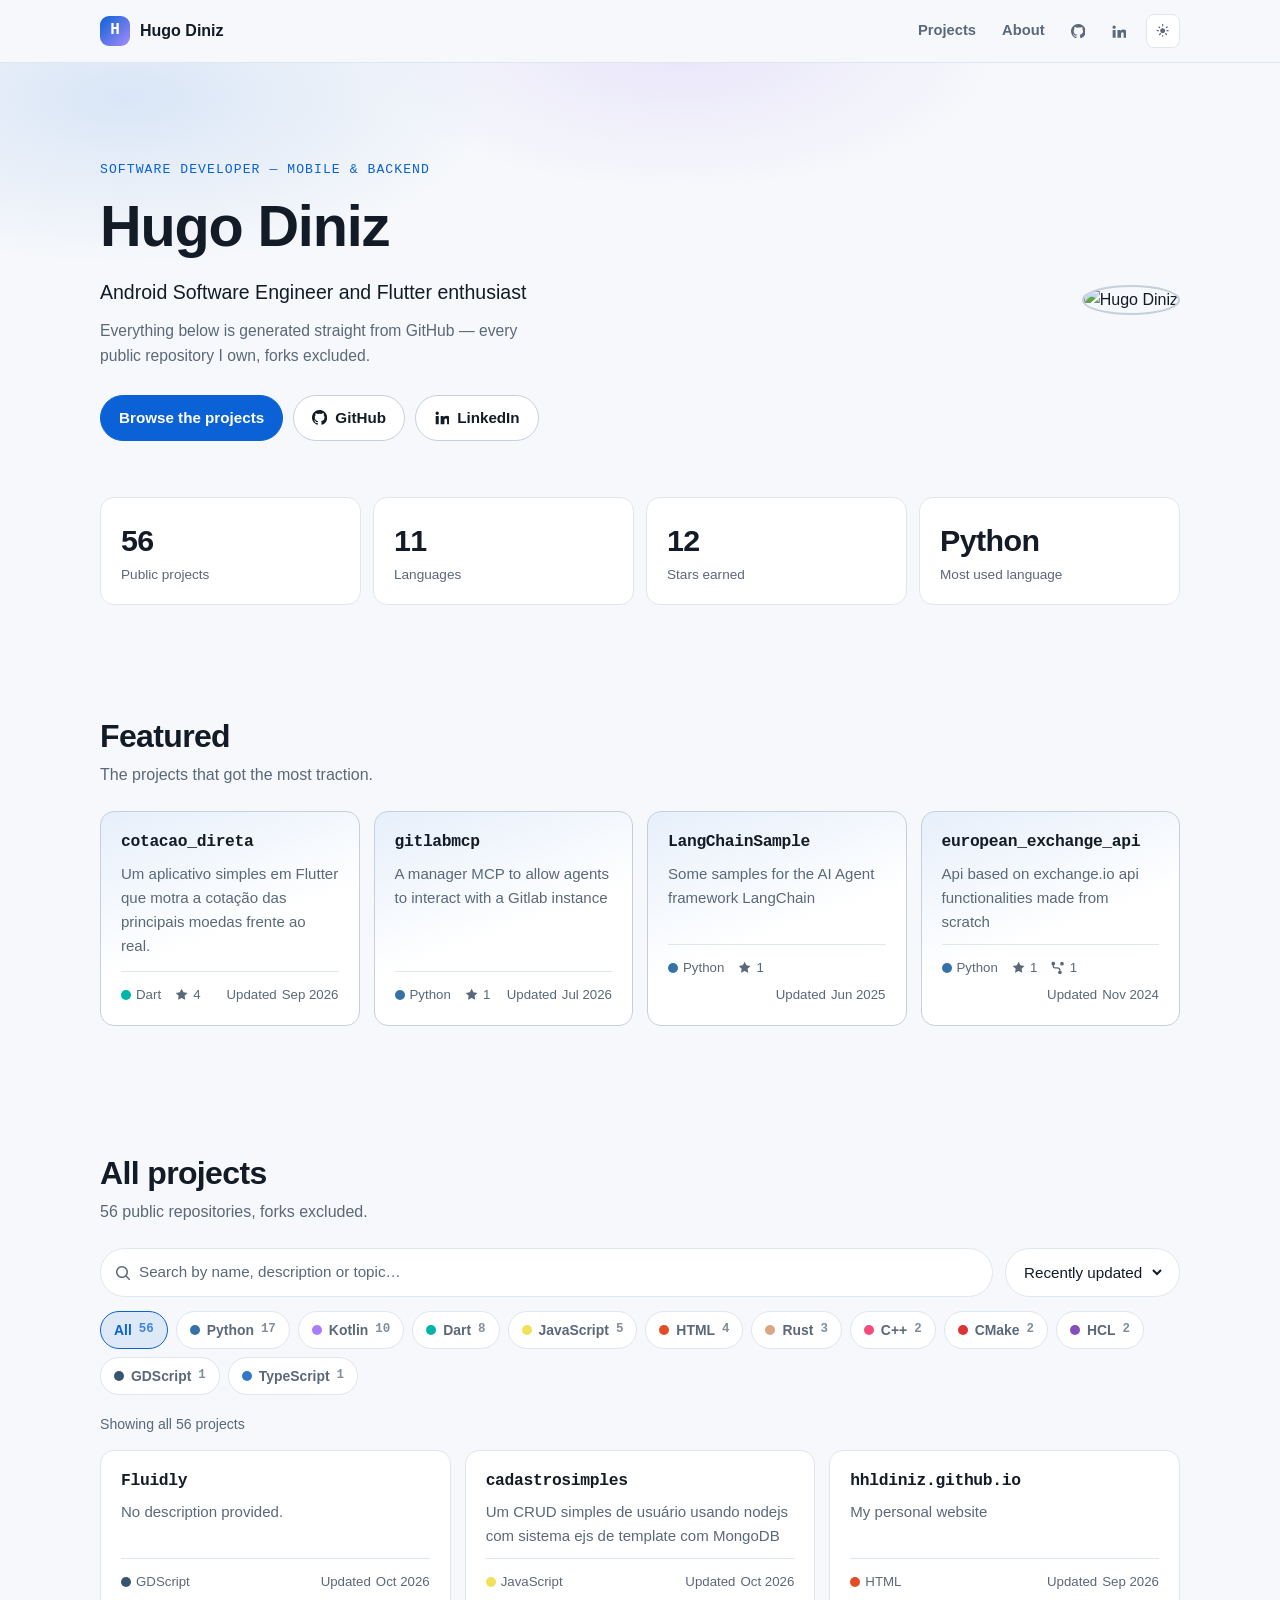
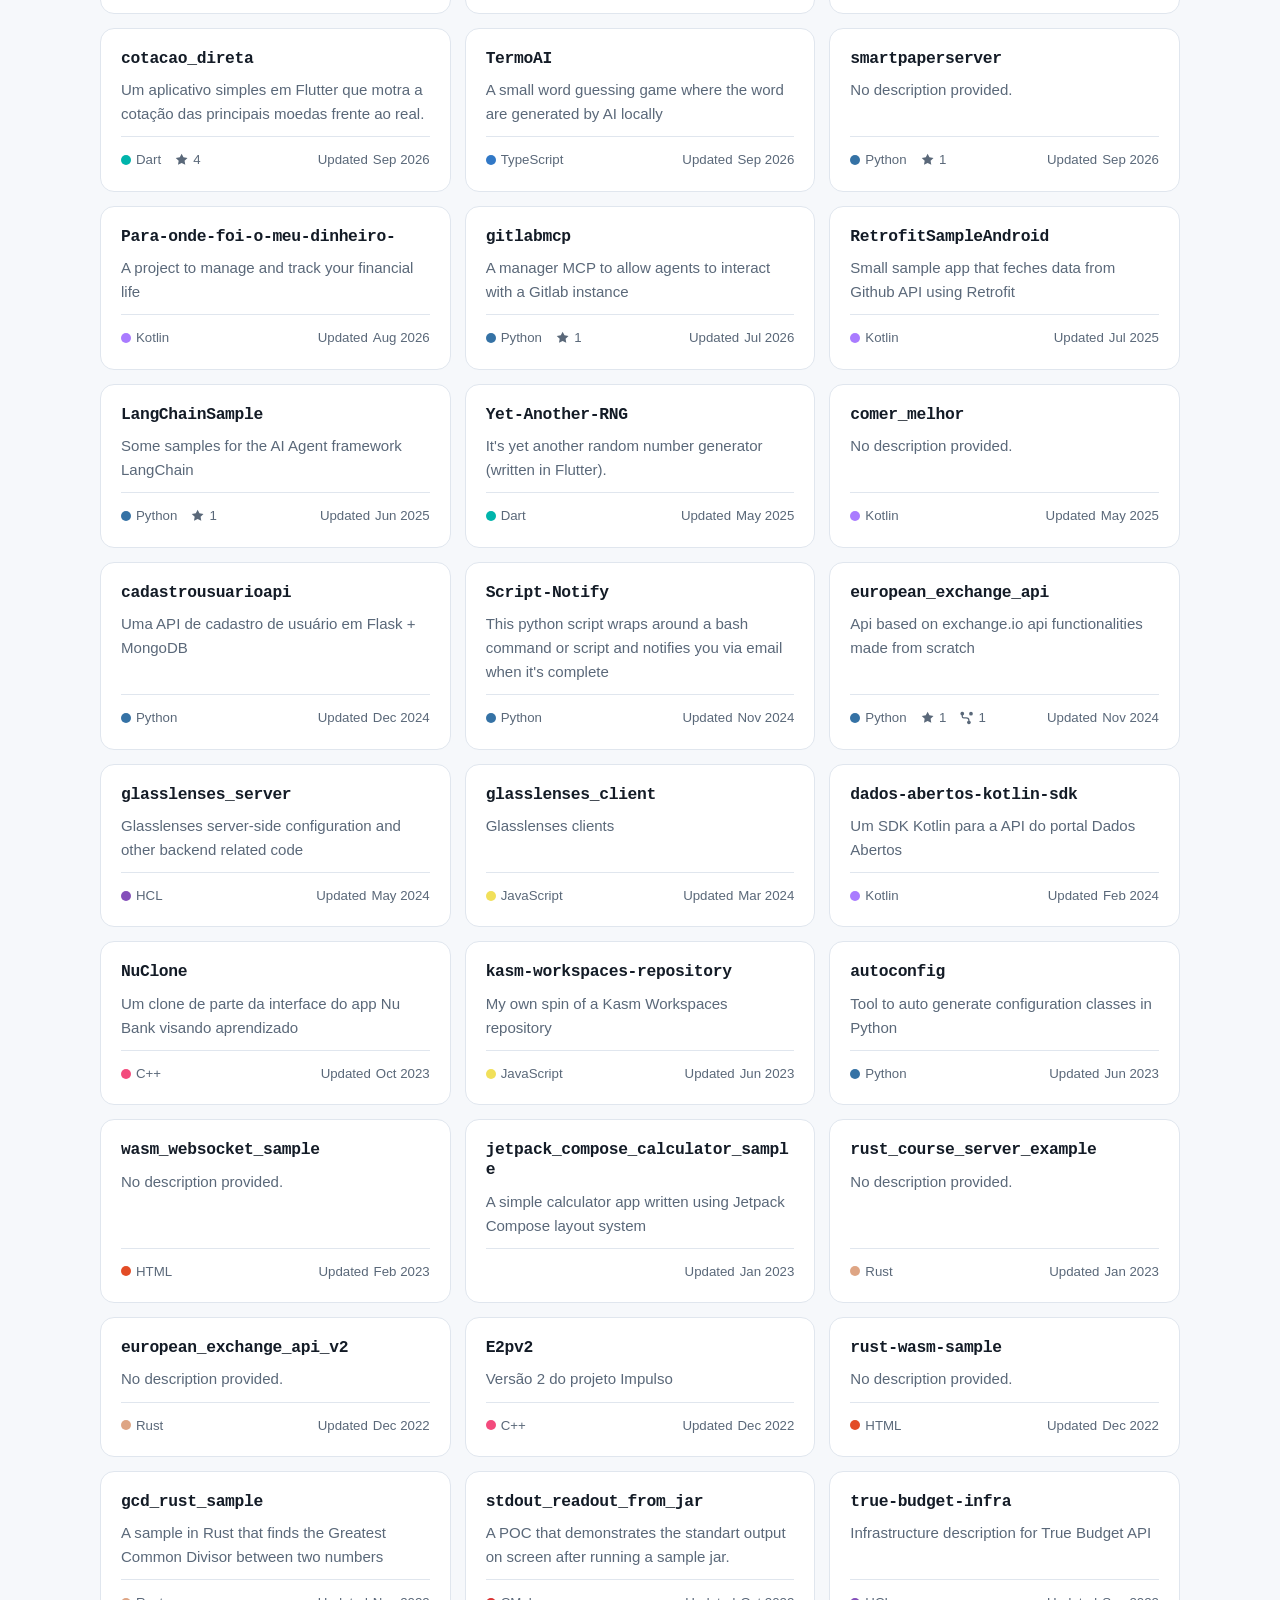
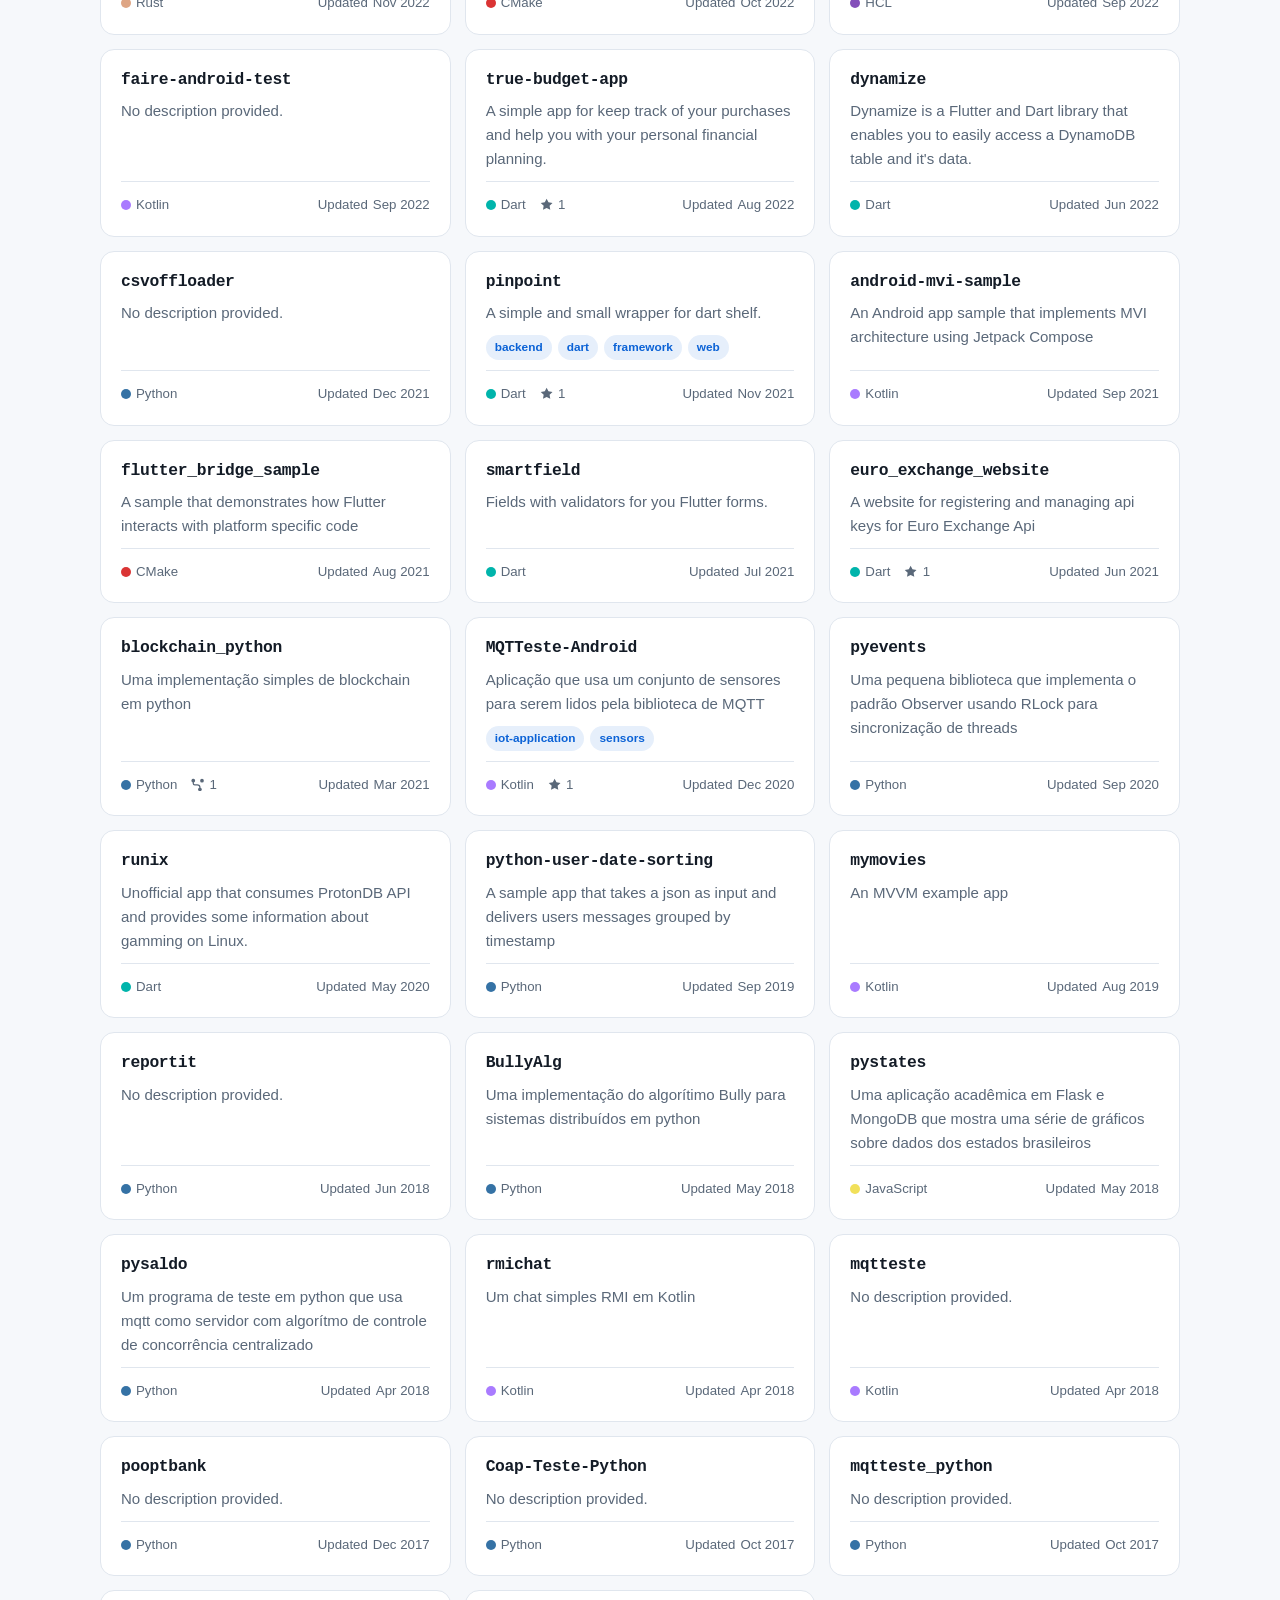
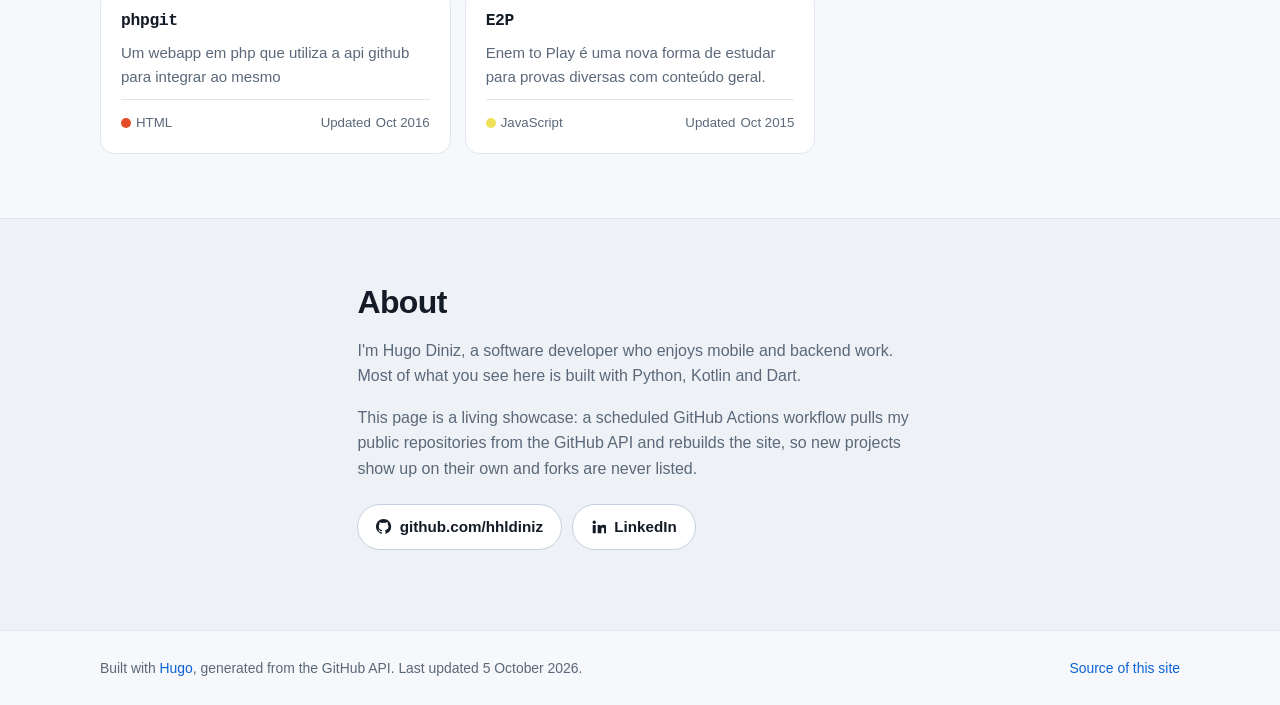
==== index.html @ 8334fb5f "deploy: 41e1f90b6f4371c943f8d280349ce79de2acee01" ====
<!doctype html><html lang=en-us data-theme=dark><head><meta name=generator content="Hugo 0.134.3"><meta charset=utf-8><meta name=viewport content="width=device-width,initial-scale=1"><title>Hugo Diniz — Portfolio</title>
<meta name=description content="Showcase of every public, non-forked project by Hugo Diniz — mobile, backend, and everything in between."><meta name=author content="Hugo Diniz"><link rel=canonical href=https://hhldiniz.github.io/><meta property="og:type" content="website"><meta property="og:title" content="Hugo Diniz — Portfolio"><meta property="og:description" content="Showcase of every public, non-forked project by Hugo Diniz — mobile, backend, and everything in between."><meta property="og:url" content="https://hhldiniz.github.io/"><meta property="og:image" content="https://avatars.githubusercontent.com/u/11294748?v=4"><meta name=twitter:card content="summary"><link rel=icon href="data:image/svg+xml,<svg xmlns=%22http://www.w3.org/2000/svg%22 viewBox=%220 0 100 100%22><text y=%22.9em%22 font-size=%2290%22>%F0%9F%91%A8%E2%80%8D%F0%9F%92%BB</text></svg>"><link rel=preconnect href=https://avatars.githubusercontent.com><link rel=stylesheet href=/css/portfolio.css><script type=application/ld+json>{"@context":"https://schema.org","@type":"Person","description":"Showcase of every public, non-forked project by Hugo Diniz — mobile, backend, and everything in between.","image":"https://avatars.githubusercontent.com/u/11294748?v=4","name":"Hugo Diniz","sameAs":["https://github.com/hhldiniz","https://www.linkedin.com/in/hhldiniz/"],"url":"https://hhldiniz.github.io/"}</script><script>(function(){try{var e=window.localStorage.getItem("portfolio-theme");if(e==="light"||e==="dark"){document.documentElement.setAttribute("data-theme",e);return}}catch{}window.matchMedia&&window.matchMedia("(prefers-color-scheme: light)").matches&&document.documentElement.setAttribute("data-theme","light")})()</script></head><body><a class=skip-link href=#projects>Skip to projects</a><header class=site-header><div class="wrap site-header__inner"><a class=brand href=/><span class=brand__mark aria-hidden=true>H</span>
<span class=brand__name>Hugo Diniz</span></a><nav class=site-nav aria-label=Primary><a href=#projects>Projects</a>
<a href=#about>About</a>
<a href=https://github.com/hhldiniz rel="noopener noreferrer me" target=_blank><svg class="icon" viewBox="0 0 16 16" aria-hidden="true" focusable="false"><path fill="currentcolor" d="M8 0C3.58.0.0 3.58.0 8c0 3.54 2.29 6.53 5.47 7.59.4.07.55-.17.55-.38.0-.19-.01-.82-.01-1.49-2.01.37-2.53-.49-2.69-.94-.09-.23-.48-.94-.82-1.13-.28-.15-.68-.52-.01-.53.63-.01 1.08.58 1.23.82.72 1.21 1.87.87 2.33.66.07-.52.28-.87.51-1.07-1.78-.2-3.64-.89-3.64-3.95.0-.87.31-1.59.82-2.15-.08-.2-.36-1.02.08-2.12.0.0.67-.21 2.2.82a7.4 7.4.0 012-.27c.68.0 1.36.09 2 .27 1.53-1.04 2.2-.82 2.2-.82.44 1.1.16 1.92.08 2.12.51.56.82 1.27.82 2.15.0 3.07-1.87 3.75-3.65 3.95.29.25.54.73.54 1.48.0 1.07-.01 1.93-.01 2.2.0.21.15.46.55.38A8.01 8.01.0 0016 8c0-4.42-3.58-8-8-8z"/></svg><span class=sr-only>GitHub profile</span>
</a><a href=https://www.linkedin.com/in/hhldiniz/ rel="noopener noreferrer me" target=_blank><svg class="icon" viewBox="0 0 16 16" aria-hidden="true" focusable="false"><path fill="currentcolor" d="M3.4 1.6a1.8 1.8.0 110 3.6 1.8 1.8.0 010-3.6zM1.8 6.4H5V15H1.8V6.4zm5.2.0h3.06v1.18h.04c.43-.8 1.47-1.64 3.02-1.64 3.23.0 3.83 2.06 3.83 4.74V15h-3.2v-3.84c0-.92-.02-2.1-1.3-2.1-1.3.0-1.5 1-1.5 2.04V15H7V6.4z"/></svg><span class=sr-only>LinkedIn profile</span>
</a><button type=button class=theme-toggle data-theme-toggle aria-label="Switch colour theme">
<span class=theme-toggle__sun><svg class="icon" viewBox="0 0 16 16" aria-hidden="true" focusable="false"><path fill="currentcolor" d="M8 11a3 3 0 110-6 3 3 0 010 6zm0-8.25A.75.75.0 017.25 2V.75a.75.75.0 011.5.0V2A.75.75.0 018 2.75zm0 12.5a.75.75.0 01-.75-.75V14a.75.75.0 011.5.0v.5a.75.75.0 01-.75.75zM2.75 8.75H1.5a.75.75.0 010-1.5h1.25a.75.75.0 010 1.5zm11.75.0h-1.25a.75.75.0 010-1.5h1.25a.75.75.0 010 1.5zM3.87 4.93 3 4.05A.75.75.0 014.05 3l.88.87A.75.75.0 013.87 4.93zm8.19 8.19-.88-.88a.75.75.0 111.06-1.06l.88.88a.75.75.0 01-1.06 1.06zm-8.19.0a.75.75.0 010-1.06l.88-.88a.75.75.0 111.06 1.06l-.88.88a.75.75.0 01-1.06.0zm8.19-8.19a.75.75.0 010-1.06L12.94 3A.75.75.0 0114 4.05l-.88.88a.75.75.0 01-1.06.0z"/></svg></span>
<span class=theme-toggle__moon><svg class="icon" viewBox="0 0 16 16" aria-hidden="true" focusable="false"><path fill="currentcolor" d="M9.6.63a.75.75.0 01.33.88 5.5 5.5.0 006.9 6.9.75.75.0 01.93 1A7.5 7.5.0 118.6.3a.75.75.0 011 .33z" transform="translate(-1 -.1)"/></svg></span></button></nav></div></header><main><section class=hero><div class="wrap hero__inner"><div class=hero__text><p class=eyebrow>Software developer — mobile & backend</p><h1>Hugo Diniz</h1><p class=hero__bio>Android Software Engineer and Flutter enthusiast</p><p class=hero__note>Everything below is generated straight from GitHub — every public repository I own,
forks excluded.</p><div class=hero__actions><a class="button button--primary" href=#projects>Browse the projects</a>
<a class=button href=https://github.com/hhldiniz rel="noopener noreferrer" target=_blank><svg class="icon" viewBox="0 0 16 16" aria-hidden="true" focusable="false"><path fill="currentcolor" d="M8 0C3.58.0.0 3.58.0 8c0 3.54 2.29 6.53 5.47 7.59.4.07.55-.17.55-.38.0-.19-.01-.82-.01-1.49-2.01.37-2.53-.49-2.69-.94-.09-.23-.48-.94-.82-1.13-.28-.15-.68-.52-.01-.53.63-.01 1.08.58 1.23.82.72 1.21 1.87.87 2.33.66.07-.52.28-.87.51-1.07-1.78-.2-3.64-.89-3.64-3.95.0-.87.31-1.59.82-2.15-.08-.2-.36-1.02.08-2.12.0.0.67-.21 2.2.82a7.4 7.4.0 012-.27c.68.0 1.36.09 2 .27 1.53-1.04 2.2-.82 2.2-.82.44 1.1.16 1.92.08 2.12.51.56.82 1.27.82 2.15.0 3.07-1.87 3.75-3.65 3.95.29.25.54.73.54 1.48.0 1.07-.01 1.93-.01 2.2.0.21.15.46.55.38A8.01 8.01.0 0016 8c0-4.42-3.58-8-8-8z"/></svg>GitHub
</a><a class=button href=https://www.linkedin.com/in/hhldiniz/ rel="noopener noreferrer" target=_blank><svg class="icon" viewBox="0 0 16 16" aria-hidden="true" focusable="false"><path fill="currentcolor" d="M3.4 1.6a1.8 1.8.0 110 3.6 1.8 1.8.0 010-3.6zM1.8 6.4H5V15H1.8V6.4zm5.2.0h3.06v1.18h.04c.43-.8 1.47-1.64 3.02-1.64 3.23.0 3.83 2.06 3.83 4.74V15h-3.2v-3.84c0-.92-.02-2.1-1.3-2.1-1.3.0-1.5 1-1.5 2.04V15H7V6.4z"/></svg>LinkedIn</a></div></div><div class=hero__avatar><img src="https://avatars.githubusercontent.com/u/11294748?v=4" alt="Hugo Diniz" width=200 height=200 loading=eager></div></div></section><section class=stats aria-label="Portfolio at a glance"><div class="wrap stats__grid"><div class=stat><span class=stat__value>56</span><span class=stat__label>Public projects</span></div><div class=stat><span class=stat__value>11</span><span class=stat__label>Languages</span></div><div class=stat><span class=stat__value>12</span><span class=stat__label>Stars earned</span></div><div class=stat><span class=stat__value>Python</span><span class=stat__label>Most used language</span></div></div></section><section class=section id=featured><div class=wrap><header class=section__head><h2>Featured</h2><p class=section__sub>The projects that got the most traction.</p></header><div class="grid grid--featured"><article class="card card--featured" data-repo data-name=cotacao_direta data-text="cotacao_direta um aplicativo simples em flutter que motra a cotação das principais moedas frente ao real. dart " data-language=Dart data-stars=4 data-pushed=2026-09-26T19:04:52Z><div class=card__head><h3 class=card__title><a href=https://github.com/hhldiniz/cotacao_direta rel="noopener noreferrer" target=_blank>cotacao_direta</a></h3></div><p class=card__description>Um aplicativo simples em Flutter que motra a cotação das principais moedas frente ao real.</p><footer class=card__meta><span class=meta-item><span class=lang-dot style=background:#00b4ab aria-hidden=true></span>Dart
</span><span class=meta-item><svg class="icon" viewBox="0 0 16 16" aria-hidden="true" focusable="false"><path fill="currentcolor" d="M8 .8l2.2 4.45 4.91.72-3.55 3.46.84 4.89L8 12l-4.4 2.32.84-4.89L.9 5.97l4.91-.72L8 .8z"/></svg>4</span>
<span class="meta-item meta-item--date">Updated <time datetime=2026-09-26T19:04:52Z>Sep 2026</time></span></footer></article><article class="card card--featured" data-repo data-name=gitlabmcp data-text="gitlabmcp a manager mcp to allow agents to interact with a gitlab instance python " data-language=Python data-stars=1 data-pushed=2026-07-07T11:11:59Z><div class=card__head><h3 class=card__title><a href=https://github.com/hhldiniz/gitlabmcp rel="noopener noreferrer" target=_blank>gitlabmcp</a></h3></div><p class=card__description>A manager MCP to allow agents to interact with a Gitlab instance</p><footer class=card__meta><span class=meta-item><span class=lang-dot style=background:#3572a5 aria-hidden=true></span>Python
</span><span class=meta-item><svg class="icon" viewBox="0 0 16 16" aria-hidden="true" focusable="false"><path fill="currentcolor" d="M8 .8l2.2 4.45 4.91.72-3.55 3.46.84 4.89L8 12l-4.4 2.32.84-4.89L.9 5.97l4.91-.72L8 .8z"/></svg>1</span>
<span class="meta-item meta-item--date">Updated <time datetime=2026-07-07T11:11:59Z>Jul 2026</time></span></footer></article><article class="card card--featured" data-repo data-name=langchainsample data-text="langchainsample some samples for the ai agent framework langchain python " data-language=Python data-stars=1 data-pushed=2025-06-23T17:15:56Z><div class=card__head><h3 class=card__title><a href=https://github.com/hhldiniz/LangChainSample rel="noopener noreferrer" target=_blank>LangChainSample</a></h3></div><p class=card__description>Some samples for the AI Agent framework LangChain</p><footer class=card__meta><span class=meta-item><span class=lang-dot style=background:#3572a5 aria-hidden=true></span>Python
</span><span class=meta-item><svg class="icon" viewBox="0 0 16 16" aria-hidden="true" focusable="false"><path fill="currentcolor" d="M8 .8l2.2 4.45 4.91.72-3.55 3.46.84 4.89L8 12l-4.4 2.32.84-4.89L.9 5.97l4.91-.72L8 .8z"/></svg>1</span>
<span class="meta-item meta-item--date">Updated <time datetime=2025-06-23T17:15:56Z>Jun 2025</time></span></footer></article><article class="card card--featured" data-repo data-name=european_exchange_api data-text="european_exchange_api api based on exchange.io api functionalities made from scratch python " data-language=Python data-stars=1 data-pushed=2024-11-18T18:19:58Z><div class=card__head><h3 class=card__title><a href=https://github.com/hhldiniz/european_exchange_api rel="noopener noreferrer" target=_blank>european_exchange_api</a></h3></div><p class=card__description>Api based on exchange.io api functionalities made from scratch</p><footer class=card__meta><span class=meta-item><span class=lang-dot style=background:#3572a5 aria-hidden=true></span>Python
</span><span class=meta-item><svg class="icon" viewBox="0 0 16 16" aria-hidden="true" focusable="false"><path fill="currentcolor" d="M8 .8l2.2 4.45 4.91.72-3.55 3.46.84 4.89L8 12l-4.4 2.32.84-4.89L.9 5.97l4.91-.72L8 .8z"/></svg>1</span>
<span class=meta-item><svg class="icon" viewBox="0 0 16 16" aria-hidden="true" focusable="false"><path fill="currentcolor" d="M5 3.25A2.25 2.25.0 102 5.37V6.5A2.5 2.5.0 004.5 9h3A2.5 2.5.0 0110 11.5v.13a2.25 2.25.0 101.5.0V11.5a4 4 0 00-4-4h-3a1 1 0 01-1-1V5.37A2.25 2.25.0 005 3.25zm6 0a2.25 2.25.0 114.5.0 2.25 2.25.0 01-4.5.0z"/></svg>1</span>
<span class="meta-item meta-item--date">Updated <time datetime=2024-11-18T18:19:58Z>Nov 2024</time></span></footer></article></div></div></section><section class=section id=projects><div class=wrap><header class=section__head><h2>All projects</h2><p class=section__sub>56 public repositories, forks excluded.</p></header><div class=toolbar data-toolbar hidden><div class="field field--search"><label class=sr-only for=project-search>Search projects</label>
<svg class="icon" viewBox="0 0 16 16" aria-hidden="true" focusable="false"><path fill="currentcolor" d="M10.68 11.74a6 6 0 111.06-1.06l3.04 3.04a.75.75.0 11-1.06 1.06l-3.04-3.04zM11.5 7a4.5 4.5.0 10-9 0 4.5 4.5.0 009 0z"/></svg>
<input type=search id=project-search data-search placeholder="Search by name, description or topic…" autocomplete=off></div><div class=field><label class=sr-only for=project-sort>Sort projects</label>
<select id=project-sort data-sort><option value=recent>Recently updated</option><option value=stars>Most starred</option><option value=name>Name (A–Z)</option></select></div></div><div class=filters data-filters hidden role=group aria-label="Filter by language"><button type=button class="chip is-active" data-language>All<span class=chip__count>56</span></button>
<button type=button class=chip data-language=Python>
<span class=lang-dot style=background:#3572a5 aria-hidden=true></span>Python<span class=chip__count>17</span>
</button>
<button type=button class=chip data-language=Kotlin>
<span class=lang-dot style=background:#a97bff aria-hidden=true></span>Kotlin<span class=chip__count>10</span>
</button>
<button type=button class=chip data-language=Dart>
<span class=lang-dot style=background:#00b4ab aria-hidden=true></span>Dart<span class=chip__count>8</span>
</button>
<button type=button class=chip data-language=JavaScript>
<span class=lang-dot style=background:#f1e05a aria-hidden=true></span>JavaScript<span class=chip__count>5</span>
</button>
<button type=button class=chip data-language=HTML>
<span class=lang-dot style=background:#e34c26 aria-hidden=true></span>HTML<span class=chip__count>4</span>
</button>
<button type=button class=chip data-language=Rust>
<span class=lang-dot style=background:#dea584 aria-hidden=true></span>Rust<span class=chip__count>3</span>
</button>
<button type=button class=chip data-language=C++>
<span class=lang-dot style=background:#f34b7d aria-hidden=true></span>C++<span class=chip__count>2</span>
</button>
<button type=button class=chip data-language=CMake>
<span class=lang-dot style=background:#da3434 aria-hidden=true></span>CMake<span class=chip__count>2</span>
</button>
<button type=button class=chip data-language=HCL>
<span class=lang-dot style=background:#844fba aria-hidden=true></span>HCL<span class=chip__count>2</span>
</button>
<button type=button class=chip data-language=GDScript>
<span class=lang-dot style=background:#355570 aria-hidden=true></span>GDScript<span class=chip__count>1</span>
</button>
<button type=button class=chip data-language=TypeScript>
<span class=lang-dot style=background:#3178c6 aria-hidden=true></span>TypeScript<span class=chip__count>1</span></button></div><p class=result-count data-result-count aria-live=polite hidden></p><div class=grid data-grid><article class=card data-repo data-name=fluidly data-text="fluidly  gdscript " data-language=GDScript data-stars=0 data-pushed=2026-10-04T07:17:45Z><div class=card__head><h3 class=card__title><a href=https://github.com/hhldiniz/Fluidly rel="noopener noreferrer" target=_blank>Fluidly</a></h3></div><p class=card__description><span class=muted>No description provided.</span></p><footer class=card__meta><span class=meta-item><span class=lang-dot style=background:#355570 aria-hidden=true></span>GDScript
</span><span class="meta-item meta-item--date">Updated <time datetime=2026-10-04T07:17:45Z>Oct 2026</time></span></footer></article><article class=card data-repo data-name=cadastrosimples data-text="cadastrosimples um crud simples de usuário usando nodejs com sistema ejs de template com mongodb javascript " data-language=JavaScript data-stars=0 data-pushed=2026-10-03T18:24:38Z><div class=card__head><h3 class=card__title><a href=https://github.com/hhldiniz/cadastrosimples rel="noopener noreferrer" target=_blank>cadastrosimples</a></h3></div><p class=card__description>Um CRUD simples de usuário usando nodejs com sistema ejs de template com MongoDB</p><footer class=card__meta><span class=meta-item><span class=lang-dot style=background:#f1e05a aria-hidden=true></span>JavaScript
</span><span class="meta-item meta-item--date">Updated <time datetime=2026-10-03T18:24:38Z>Oct 2026</time></span></footer></article><article class=card data-repo data-name=hhldiniz.github.io data-text="hhldiniz.github.io my personal website html " data-language=HTML data-stars=0 data-pushed=2026-09-28T11:18:39Z><div class=card__head><h3 class=card__title><a href=https://github.com/hhldiniz/hhldiniz.github.io rel="noopener noreferrer" target=_blank>hhldiniz.github.io</a></h3></div><p class=card__description>My personal website</p><footer class=card__meta><span class=meta-item><span class=lang-dot style=background:#e34c26 aria-hidden=true></span>HTML
</span><span class="meta-item meta-item--date">Updated <time datetime=2026-09-28T11:18:39Z>Sep 2026</time></span></footer></article><article class=card data-repo data-name=cotacao_direta data-text="cotacao_direta um aplicativo simples em flutter que motra a cotação das principais moedas frente ao real. dart " data-language=Dart data-stars=4 data-pushed=2026-09-26T19:04:52Z><div class=card__head><h3 class=card__title><a href=https://github.com/hhldiniz/cotacao_direta rel="noopener noreferrer" target=_blank>cotacao_direta</a></h3></div><p class=card__description>Um aplicativo simples em Flutter que motra a cotação das principais moedas frente ao real.</p><footer class=card__meta><span class=meta-item><span class=lang-dot style=background:#00b4ab aria-hidden=true></span>Dart
</span><span class=meta-item><svg class="icon" viewBox="0 0 16 16" aria-hidden="true" focusable="false"><path fill="currentcolor" d="M8 .8l2.2 4.45 4.91.72-3.55 3.46.84 4.89L8 12l-4.4 2.32.84-4.89L.9 5.97l4.91-.72L8 .8z"/></svg>4</span>
<span class="meta-item meta-item--date">Updated <time datetime=2026-09-26T19:04:52Z>Sep 2026</time></span></footer></article><article class=card data-repo data-name=termoai data-text="termoai a small word guessing game where the word are generated by ai locally typescript " data-language=TypeScript data-stars=0 data-pushed=2026-09-26T18:30:41Z><div class=card__head><h3 class=card__title><a href=https://github.com/hhldiniz/TermoAI rel="noopener noreferrer" target=_blank>TermoAI</a></h3></div><p class=card__description>A small word guessing game where the word are generated by AI locally</p><footer class=card__meta><span class=meta-item><span class=lang-dot style=background:#3178c6 aria-hidden=true></span>TypeScript
</span><span class="meta-item meta-item--date">Updated <time datetime=2026-09-26T18:30:41Z>Sep 2026</time></span></footer></article><article class=card data-repo data-name=smartpaperserver data-text="smartpaperserver  python " data-language=Python data-stars=1 data-pushed=2026-09-18T01:30:48Z><div class=card__head><h3 class=card__title><a href=https://github.com/hhldiniz/smartpaperserver rel="noopener noreferrer" target=_blank>smartpaperserver</a></h3></div><p class=card__description><span class=muted>No description provided.</span></p><footer class=card__meta><span class=meta-item><span class=lang-dot style=background:#3572a5 aria-hidden=true></span>Python
</span><span class=meta-item><svg class="icon" viewBox="0 0 16 16" aria-hidden="true" focusable="false"><path fill="currentcolor" d="M8 .8l2.2 4.45 4.91.72-3.55 3.46.84 4.89L8 12l-4.4 2.32.84-4.89L.9 5.97l4.91-.72L8 .8z"/></svg>1</span>
<span class="meta-item meta-item--date">Updated <time datetime=2026-09-18T01:30:48Z>Sep 2026</time></span></footer></article><article class=card data-repo data-name=para-onde-foi-o-meu-dinheiro- data-text="para-onde-foi-o-meu-dinheiro- a project to manage and track your financial life kotlin " data-language=Kotlin data-stars=0 data-pushed=2026-08-24T11:31:44Z><div class=card__head><h3 class=card__title><a href=https://github.com/hhldiniz/Para-onde-foi-o-meu-dinheiro- rel="noopener noreferrer" target=_blank>Para-onde-foi-o-meu-dinheiro-</a></h3></div><p class=card__description>A project to manage and track your financial life</p><footer class=card__meta><span class=meta-item><span class=lang-dot style=background:#a97bff aria-hidden=true></span>Kotlin
</span><span class="meta-item meta-item--date">Updated <time datetime=2026-08-24T11:31:44Z>Aug 2026</time></span></footer></article><article class=card data-repo data-name=gitlabmcp data-text="gitlabmcp a manager mcp to allow agents to interact with a gitlab instance python " data-language=Python data-stars=1 data-pushed=2026-07-07T11:11:59Z><div class=card__head><h3 class=card__title><a href=https://github.com/hhldiniz/gitlabmcp rel="noopener noreferrer" target=_blank>gitlabmcp</a></h3></div><p class=card__description>A manager MCP to allow agents to interact with a Gitlab instance</p><footer class=card__meta><span class=meta-item><span class=lang-dot style=background:#3572a5 aria-hidden=true></span>Python
</span><span class=meta-item><svg class="icon" viewBox="0 0 16 16" aria-hidden="true" focusable="false"><path fill="currentcolor" d="M8 .8l2.2 4.45 4.91.72-3.55 3.46.84 4.89L8 12l-4.4 2.32.84-4.89L.9 5.97l4.91-.72L8 .8z"/></svg>1</span>
<span class="meta-item meta-item--date">Updated <time datetime=2026-07-07T11:11:59Z>Jul 2026</time></span></footer></article><article class=card data-repo data-name=retrofitsampleandroid data-text="retrofitsampleandroid small sample app that feches data from github api using retrofit kotlin " data-language=Kotlin data-stars=0 data-pushed=2025-07-17T10:47:07Z><div class=card__head><h3 class=card__title><a href=https://github.com/hhldiniz/RetrofitSampleAndroid rel="noopener noreferrer" target=_blank>RetrofitSampleAndroid</a></h3></div><p class=card__description>Small sample app that feches data from Github API using Retrofit</p><footer class=card__meta><span class=meta-item><span class=lang-dot style=background:#a97bff aria-hidden=true></span>Kotlin
</span><span class="meta-item meta-item--date">Updated <time datetime=2025-07-17T10:47:07Z>Jul 2025</time></span></footer></article><article class=card data-repo data-name=langchainsample data-text="langchainsample some samples for the ai agent framework langchain python " data-language=Python data-stars=1 data-pushed=2025-06-23T17:15:56Z><div class=card__head><h3 class=card__title><a href=https://github.com/hhldiniz/LangChainSample rel="noopener noreferrer" target=_blank>LangChainSample</a></h3></div><p class=card__description>Some samples for the AI Agent framework LangChain</p><footer class=card__meta><span class=meta-item><span class=lang-dot style=background:#3572a5 aria-hidden=true></span>Python
</span><span class=meta-item><svg class="icon" viewBox="0 0 16 16" aria-hidden="true" focusable="false"><path fill="currentcolor" d="M8 .8l2.2 4.45 4.91.72-3.55 3.46.84 4.89L8 12l-4.4 2.32.84-4.89L.9 5.97l4.91-.72L8 .8z"/></svg>1</span>
<span class="meta-item meta-item--date">Updated <time datetime=2025-06-23T17:15:56Z>Jun 2025</time></span></footer></article><article class=card data-repo data-name=yet-another-rng data-text="yet-another-rng it's yet another random number generator (written in flutter). dart " data-language=Dart data-stars=0 data-pushed=2025-05-22T10:17:59Z><div class=card__head><h3 class=card__title><a href=https://github.com/hhldiniz/Yet-Another-RNG rel="noopener noreferrer" target=_blank>Yet-Another-RNG</a></h3></div><p class=card__description>It's yet another random number generator (written in Flutter).</p><footer class=card__meta><span class=meta-item><span class=lang-dot style=background:#00b4ab aria-hidden=true></span>Dart
</span><span class="meta-item meta-item--date">Updated <time datetime=2025-05-22T10:17:59Z>May 2025</time></span></footer></article><article class=card data-repo data-name=comer_melhor data-text="comer_melhor  kotlin " data-language=Kotlin data-stars=0 data-pushed=2025-05-16T10:10:52Z><div class=card__head><h3 class=card__title><a href=https://github.com/hhldiniz/comer_melhor rel="noopener noreferrer" target=_blank>comer_melhor</a></h3></div><p class=card__description><span class=muted>No description provided.</span></p><footer class=card__meta><span class=meta-item><span class=lang-dot style=background:#a97bff aria-hidden=true></span>Kotlin
</span><span class="meta-item meta-item--date">Updated <time datetime=2025-05-16T10:10:52Z>May 2025</time></span></footer></article><article class=card data-repo data-name=cadastrousuarioapi data-text="cadastrousuarioapi uma api de cadastro de usuário em flask + mongodb python " data-language=Python data-stars=0 data-pushed=2024-12-03T14:15:33Z><div class=card__head><h3 class=card__title><a href=https://github.com/hhldiniz/cadastrousuarioapi rel="noopener noreferrer" target=_blank>cadastrousuarioapi</a></h3></div><p class=card__description>Uma API de cadastro de usuário em Flask + MongoDB</p><footer class=card__meta><span class=meta-item><span class=lang-dot style=background:#3572a5 aria-hidden=true></span>Python
</span><span class="meta-item meta-item--date">Updated <time datetime=2024-12-03T14:15:33Z>Dec 2024</time></span></footer></article><article class=card data-repo data-name=script-notify data-text="script-notify this python script wraps around a bash command or script and notifies you via email when it's complete python " data-language=Python data-stars=0 data-pushed=2024-11-29T14:56:59Z><div class=card__head><h3 class=card__title><a href=https://github.com/hhldiniz/Script-Notify rel="noopener noreferrer" target=_blank>Script-Notify</a></h3></div><p class=card__description>This python script wraps around a bash command or script and notifies you via email when it's complete</p><footer class=card__meta><span class=meta-item><span class=lang-dot style=background:#3572a5 aria-hidden=true></span>Python
</span><span class="meta-item meta-item--date">Updated <time datetime=2024-11-29T14:56:59Z>Nov 2024</time></span></footer></article><article class=card data-repo data-name=european_exchange_api data-text="european_exchange_api api based on exchange.io api functionalities made from scratch python " data-language=Python data-stars=1 data-pushed=2024-11-18T18:19:58Z><div class=card__head><h3 class=card__title><a href=https://github.com/hhldiniz/european_exchange_api rel="noopener noreferrer" target=_blank>european_exchange_api</a></h3></div><p class=card__description>Api based on exchange.io api functionalities made from scratch</p><footer class=card__meta><span class=meta-item><span class=lang-dot style=background:#3572a5 aria-hidden=true></span>Python
</span><span class=meta-item><svg class="icon" viewBox="0 0 16 16" aria-hidden="true" focusable="false"><path fill="currentcolor" d="M8 .8l2.2 4.45 4.91.72-3.55 3.46.84 4.89L8 12l-4.4 2.32.84-4.89L.9 5.97l4.91-.72L8 .8z"/></svg>1</span>
<span class=meta-item><svg class="icon" viewBox="0 0 16 16" aria-hidden="true" focusable="false"><path fill="currentcolor" d="M5 3.25A2.25 2.25.0 102 5.37V6.5A2.5 2.5.0 004.5 9h3A2.5 2.5.0 0110 11.5v.13a2.25 2.25.0 101.5.0V11.5a4 4 0 00-4-4h-3a1 1 0 01-1-1V5.37A2.25 2.25.0 005 3.25zm6 0a2.25 2.25.0 114.5.0 2.25 2.25.0 01-4.5.0z"/></svg>1</span>
<span class="meta-item meta-item--date">Updated <time datetime=2024-11-18T18:19:58Z>Nov 2024</time></span></footer></article><article class=card data-repo data-name=glasslenses_server data-text="glasslenses_server glasslenses server-side configuration and other backend related code hcl " data-language=HCL data-stars=0 data-pushed=2024-05-24T22:49:43Z><div class=card__head><h3 class=card__title><a href=https://github.com/hhldiniz/glasslenses_server rel="noopener noreferrer" target=_blank>glasslenses_server</a></h3></div><p class=card__description>Glasslenses server-side configuration and other backend related code</p><footer class=card__meta><span class=meta-item><span class=lang-dot style=background:#844fba aria-hidden=true></span>HCL
</span><span class="meta-item meta-item--date">Updated <time datetime=2024-05-24T22:49:43Z>May 2024</time></span></footer></article><article class=card data-repo data-name=glasslenses_client data-text="glasslenses_client glasslenses clients javascript " data-language=JavaScript data-stars=0 data-pushed=2024-03-01T15:01:00Z><div class=card__head><h3 class=card__title><a href=https://github.com/hhldiniz/glasslenses_client rel="noopener noreferrer" target=_blank>glasslenses_client</a></h3></div><p class=card__description>Glasslenses clients</p><footer class=card__meta><span class=meta-item><span class=lang-dot style=background:#f1e05a aria-hidden=true></span>JavaScript
</span><span class="meta-item meta-item--date">Updated <time datetime=2024-03-01T15:01:00Z>Mar 2024</time></span></footer></article><article class=card data-repo data-name=dados-abertos-kotlin-sdk data-text="dados-abertos-kotlin-sdk um sdk kotlin para a api do portal dados abertos kotlin " data-language=Kotlin data-stars=0 data-pushed=2024-02-12T22:44:10Z><div class=card__head><h3 class=card__title><a href=https://github.com/hhldiniz/dados-abertos-kotlin-sdk rel="noopener noreferrer" target=_blank>dados-abertos-kotlin-sdk</a></h3></div><p class=card__description>Um SDK Kotlin para a API do portal Dados Abertos</p><footer class=card__meta><span class=meta-item><span class=lang-dot style=background:#a97bff aria-hidden=true></span>Kotlin
</span><span class="meta-item meta-item--date">Updated <time datetime=2024-02-12T22:44:10Z>Feb 2024</time></span></footer></article><article class=card data-repo data-name=nuclone data-text="nuclone um clone de parte da interface do app nu bank visando aprendizado c++ " data-language=C++ data-stars=0 data-pushed=2023-10-20T19:10:34Z><div class=card__head><h3 class=card__title><a href=https://github.com/hhldiniz/NuClone rel="noopener noreferrer" target=_blank>NuClone</a></h3></div><p class=card__description>Um clone de parte da interface do app Nu Bank visando aprendizado</p><footer class=card__meta><span class=meta-item><span class=lang-dot style=background:#f34b7d aria-hidden=true></span>C++
</span><span class="meta-item meta-item--date">Updated <time datetime=2023-10-20T19:10:34Z>Oct 2023</time></span></footer></article><article class=card data-repo data-name=kasm-workspaces-repository data-text="kasm-workspaces-repository my own spin of a kasm workspaces repository javascript " data-language=JavaScript data-stars=0 data-pushed=2023-06-20T13:20:55Z><div class=card__head><h3 class=card__title><a href=https://github.com/hhldiniz/kasm-workspaces-repository rel="noopener noreferrer" target=_blank>kasm-workspaces-repository</a></h3></div><p class=card__description>My own spin of a Kasm Workspaces repository</p><footer class=card__meta><span class=meta-item><span class=lang-dot style=background:#f1e05a aria-hidden=true></span>JavaScript
</span><span class="meta-item meta-item--date">Updated <time datetime=2023-06-20T13:20:55Z>Jun 2023</time></span></footer></article><article class=card data-repo data-name=autoconfig data-text="autoconfig tool to auto generate configuration classes in python python " data-language=Python data-stars=0 data-pushed=2023-06-16T01:19:28Z><div class=card__head><h3 class=card__title><a href=https://github.com/hhldiniz/autoconfig rel="noopener noreferrer" target=_blank>autoconfig</a></h3></div><p class=card__description>Tool to auto generate configuration classes in Python</p><footer class=card__meta><span class=meta-item><span class=lang-dot style=background:#3572a5 aria-hidden=true></span>Python
</span><span class="meta-item meta-item--date">Updated <time datetime=2023-06-16T01:19:28Z>Jun 2023</time></span></footer></article><article class=card data-repo data-name=wasm_websocket_sample data-text="wasm_websocket_sample  html " data-language=HTML data-stars=0 data-pushed=2023-02-21T22:39:26Z><div class=card__head><h3 class=card__title><a href=https://github.com/hhldiniz/wasm_websocket_sample rel="noopener noreferrer" target=_blank>wasm_websocket_sample</a></h3></div><p class=card__description><span class=muted>No description provided.</span></p><footer class=card__meta><span class=meta-item><span class=lang-dot style=background:#e34c26 aria-hidden=true></span>HTML
</span><span class="meta-item meta-item--date">Updated <time datetime=2023-02-21T22:39:26Z>Feb 2023</time></span></footer></article><article class=card data-repo data-name=jetpack_compose_calculator_sample data-text="jetpack_compose_calculator_sample a simple calculator app written using jetpack compose layout system  " data-language data-stars=0 data-pushed=2023-01-30T22:22:04Z><div class=card__head><h3 class=card__title><a href=https://github.com/hhldiniz/jetpack_compose_calculator_sample rel="noopener noreferrer" target=_blank>jetpack_compose_calculator_sample</a></h3></div><p class=card__description>A simple calculator app written using Jetpack Compose layout system</p><footer class=card__meta><span class="meta-item meta-item--date">Updated <time datetime=2023-01-30T22:22:04Z>Jan 2023</time></span></footer></article><article class=card data-repo data-name=rust_course_server_example data-text="rust_course_server_example  rust " data-language=Rust data-stars=0 data-pushed=2023-01-18T22:14:30Z><div class=card__head><h3 class=card__title><a href=https://github.com/hhldiniz/rust_course_server_example rel="noopener noreferrer" target=_blank>rust_course_server_example</a></h3></div><p class=card__description><span class=muted>No description provided.</span></p><footer class=card__meta><span class=meta-item><span class=lang-dot style=background:#dea584 aria-hidden=true></span>Rust
</span><span class="meta-item meta-item--date">Updated <time datetime=2023-01-18T22:14:30Z>Jan 2023</time></span></footer></article><article class=card data-repo data-name=european_exchange_api_v2 data-text="european_exchange_api_v2  rust " data-language=Rust data-stars=0 data-pushed=2022-12-17T02:36:09Z><div class=card__head><h3 class=card__title><a href=https://github.com/hhldiniz/european_exchange_api_v2 rel="noopener noreferrer" target=_blank>european_exchange_api_v2</a></h3></div><p class=card__description><span class=muted>No description provided.</span></p><footer class=card__meta><span class=meta-item><span class=lang-dot style=background:#dea584 aria-hidden=true></span>Rust
</span><span class="meta-item meta-item--date">Updated <time datetime=2022-12-17T02:36:09Z>Dec 2022</time></span></footer></article><article class=card data-repo data-name=e2pv2 data-text="e2pv2 versão 2 do projeto impulso c++ " data-language=C++ data-stars=0 data-pushed=2022-12-07T00:10:31Z><div class=card__head><h3 class=card__title><a href=https://github.com/hhldiniz/E2pv2 rel="noopener noreferrer" target=_blank>E2pv2</a></h3></div><p class=card__description>Versão 2 do projeto Impulso</p><footer class=card__meta><span class=meta-item><span class=lang-dot style=background:#f34b7d aria-hidden=true></span>C++
</span><span class="meta-item meta-item--date">Updated <time datetime=2022-12-07T00:10:31Z>Dec 2022</time></span></footer></article><article class=card data-repo data-name=rust-wasm-sample data-text="rust-wasm-sample  html " data-language=HTML data-stars=0 data-pushed=2022-12-02T23:15:45Z><div class=card__head><h3 class=card__title><a href=https://github.com/hhldiniz/rust-wasm-sample rel="noopener noreferrer" target=_blank>rust-wasm-sample</a></h3></div><p class=card__description><span class=muted>No description provided.</span></p><footer class=card__meta><span class=meta-item><span class=lang-dot style=background:#e34c26 aria-hidden=true></span>HTML
</span><span class="meta-item meta-item--date">Updated <time datetime=2022-12-02T23:15:45Z>Dec 2022</time></span></footer></article><article class=card data-repo data-name=gcd_rust_sample data-text="gcd_rust_sample a sample in rust that finds the greatest common divisor between two numbers rust " data-language=Rust data-stars=0 data-pushed=2022-11-20T17:50:04Z><div class=card__head><h3 class=card__title><a href=https://github.com/hhldiniz/gcd_rust_sample rel="noopener noreferrer" target=_blank>gcd_rust_sample</a></h3></div><p class=card__description>A sample in Rust that finds the Greatest Common Divisor between two numbers</p><footer class=card__meta><span class=meta-item><span class=lang-dot style=background:#dea584 aria-hidden=true></span>Rust
</span><span class="meta-item meta-item--date">Updated <time datetime=2022-11-20T17:50:04Z>Nov 2022</time></span></footer></article><article class=card data-repo data-name=stdout_readout_from_jar data-text="stdout_readout_from_jar a poc that demonstrates the standart output on screen after running a sample jar. cmake " data-language=CMake data-stars=0 data-pushed=2022-10-12T21:36:38Z><div class=card__head><h3 class=card__title><a href=https://github.com/hhldiniz/stdout_readout_from_jar rel="noopener noreferrer" target=_blank>stdout_readout_from_jar</a></h3></div><p class=card__description>A POC that demonstrates the standart output on screen after running a sample jar.</p><footer class=card__meta><span class=meta-item><span class=lang-dot style=background:#da3434 aria-hidden=true></span>CMake
</span><span class="meta-item meta-item--date">Updated <time datetime=2022-10-12T21:36:38Z>Oct 2022</time></span></footer></article><article class=card data-repo data-name=true-budget-infra data-text="true-budget-infra infrastructure description for true budget api hcl " data-language=HCL data-stars=0 data-pushed=2022-09-25T16:16:47Z><div class=card__head><h3 class=card__title><a href=https://github.com/hhldiniz/true-budget-infra rel="noopener noreferrer" target=_blank>true-budget-infra</a></h3></div><p class=card__description>Infrastructure description for True Budget API</p><footer class=card__meta><span class=meta-item><span class=lang-dot style=background:#844fba aria-hidden=true></span>HCL
</span><span class="meta-item meta-item--date">Updated <time datetime=2022-09-25T16:16:47Z>Sep 2022</time></span></footer></article><article class=card data-repo data-name=faire-android-test data-text="faire-android-test  kotlin " data-language=Kotlin data-stars=0 data-pushed=2022-09-05T22:43:26Z><div class=card__head><h3 class=card__title><a href=https://github.com/hhldiniz/faire-android-test rel="noopener noreferrer" target=_blank>faire-android-test</a></h3></div><p class=card__description><span class=muted>No description provided.</span></p><footer class=card__meta><span class=meta-item><span class=lang-dot style=background:#a97bff aria-hidden=true></span>Kotlin
</span><span class="meta-item meta-item--date">Updated <time datetime=2022-09-05T22:43:26Z>Sep 2022</time></span></footer></article><article class=card data-repo data-name=true-budget-app data-text="true-budget-app a simple app for keep track of your purchases and help you with your personal financial planning. dart " data-language=Dart data-stars=1 data-pushed=2022-08-03T21:46:28Z><div class=card__head><h3 class=card__title><a href=https://github.com/hhldiniz/true-budget-app rel="noopener noreferrer" target=_blank>true-budget-app</a></h3></div><p class=card__description>A simple app for keep track of your purchases and help you with your personal financial planning.</p><footer class=card__meta><span class=meta-item><span class=lang-dot style=background:#00b4ab aria-hidden=true></span>Dart
</span><span class=meta-item><svg class="icon" viewBox="0 0 16 16" aria-hidden="true" focusable="false"><path fill="currentcolor" d="M8 .8l2.2 4.45 4.91.72-3.55 3.46.84 4.89L8 12l-4.4 2.32.84-4.89L.9 5.97l4.91-.72L8 .8z"/></svg>1</span>
<span class="meta-item meta-item--date">Updated <time datetime=2022-08-03T21:46:28Z>Aug 2022</time></span></footer></article><article class=card data-repo data-name=dynamize data-text="dynamize dynamize is a flutter and dart library that enables you to easily access a dynamodb table and it's data. dart " data-language=Dart data-stars=0 data-pushed=2022-06-26T19:41:47Z><div class=card__head><h3 class=card__title><a href=https://github.com/hhldiniz/dynamize rel="noopener noreferrer" target=_blank>dynamize</a></h3></div><p class=card__description>Dynamize is a Flutter and Dart library that enables you to easily access a DynamoDB table and it's data.</p><footer class=card__meta><span class=meta-item><span class=lang-dot style=background:#00b4ab aria-hidden=true></span>Dart
</span><span class="meta-item meta-item--date">Updated <time datetime=2022-06-26T19:41:47Z>Jun 2022</time></span></footer></article><article class=card data-repo data-name=csvoffloader data-text="csvoffloader  python " data-language=Python data-stars=0 data-pushed=2021-12-05T01:10:12Z><div class=card__head><h3 class=card__title><a href=https://github.com/hhldiniz/csvoffloader rel="noopener noreferrer" target=_blank>csvoffloader</a></h3></div><p class=card__description><span class=muted>No description provided.</span></p><footer class=card__meta><span class=meta-item><span class=lang-dot style=background:#3572a5 aria-hidden=true></span>Python
</span><span class="meta-item meta-item--date">Updated <time datetime=2021-12-05T01:10:12Z>Dec 2021</time></span></footer></article><article class=card data-repo data-name=pinpoint data-text="pinpoint a simple and small wrapper for dart shelf. dart backend dart framework web webserver" data-language=Dart data-stars=1 data-pushed=2021-11-04T23:34:20Z><div class=card__head><h3 class=card__title><a href=https://github.com/hhldiniz/pinpoint rel="noopener noreferrer" target=_blank>pinpoint</a></h3></div><p class=card__description>A simple and small wrapper for dart shelf.</p><ul class=topics aria-label=Topics><li class=topic>backend</li><li class=topic>dart</li><li class=topic>framework</li><li class=topic>web</li></ul><footer class=card__meta><span class=meta-item><span class=lang-dot style=background:#00b4ab aria-hidden=true></span>Dart
</span><span class=meta-item><svg class="icon" viewBox="0 0 16 16" aria-hidden="true" focusable="false"><path fill="currentcolor" d="M8 .8l2.2 4.45 4.91.72-3.55 3.46.84 4.89L8 12l-4.4 2.32.84-4.89L.9 5.97l4.91-.72L8 .8z"/></svg>1</span>
<span class="meta-item meta-item--date">Updated <time datetime=2021-11-04T23:34:20Z>Nov 2021</time></span></footer></article><article class=card data-repo data-name=android-mvi-sample data-text="android-mvi-sample an android app sample that implements mvi architecture using jetpack compose kotlin " data-language=Kotlin data-stars=0 data-pushed=2021-09-12T23:23:37Z><div class=card__head><h3 class=card__title><a href=https://github.com/hhldiniz/android-mvi-sample rel="noopener noreferrer" target=_blank>android-mvi-sample</a></h3></div><p class=card__description>An Android app sample that implements MVI architecture using Jetpack Compose</p><footer class=card__meta><span class=meta-item><span class=lang-dot style=background:#a97bff aria-hidden=true></span>Kotlin
</span><span class="meta-item meta-item--date">Updated <time datetime=2021-09-12T23:23:37Z>Sep 2021</time></span></footer></article><article class=card data-repo data-name=flutter_bridge_sample data-text="flutter_bridge_sample a sample that demonstrates how flutter interacts with platform specific code cmake " data-language=CMake data-stars=0 data-pushed=2021-08-26T23:12:55Z><div class=card__head><h3 class=card__title><a href=https://github.com/hhldiniz/flutter_bridge_sample rel="noopener noreferrer" target=_blank>flutter_bridge_sample</a></h3></div><p class=card__description>A sample that demonstrates how Flutter interacts with platform specific code</p><footer class=card__meta><span class=meta-item><span class=lang-dot style=background:#da3434 aria-hidden=true></span>CMake
</span><span class="meta-item meta-item--date">Updated <time datetime=2021-08-26T23:12:55Z>Aug 2021</time></span></footer></article><article class=card data-repo data-name=smartfield data-text="smartfield fields with validators for you flutter forms. dart " data-language=Dart data-stars=0 data-pushed=2021-07-11T20:04:47Z><div class=card__head><h3 class=card__title><a href=https://github.com/hhldiniz/smartfield rel="noopener noreferrer" target=_blank>smartfield</a></h3></div><p class=card__description>Fields with validators for you Flutter forms.</p><footer class=card__meta><span class=meta-item><span class=lang-dot style=background:#00b4ab aria-hidden=true></span>Dart
</span><span class="meta-item meta-item--date">Updated <time datetime=2021-07-11T20:04:47Z>Jul 2021</time></span></footer></article><article class=card data-repo data-name=euro_exchange_website data-text="euro_exchange_website a website for registering and managing api keys for euro exchange api dart " data-language=Dart data-stars=1 data-pushed=2021-06-09T01:05:27Z><div class=card__head><h3 class=card__title><a href=https://github.com/hhldiniz/euro_exchange_website rel="noopener noreferrer" target=_blank>euro_exchange_website</a></h3></div><p class=card__description>A website for registering and managing api keys for Euro Exchange Api</p><footer class=card__meta><span class=meta-item><span class=lang-dot style=background:#00b4ab aria-hidden=true></span>Dart
</span><span class=meta-item><svg class="icon" viewBox="0 0 16 16" aria-hidden="true" focusable="false"><path fill="currentcolor" d="M8 .8l2.2 4.45 4.91.72-3.55 3.46.84 4.89L8 12l-4.4 2.32.84-4.89L.9 5.97l4.91-.72L8 .8z"/></svg>1</span>
<span class="meta-item meta-item--date">Updated <time datetime=2021-06-09T01:05:27Z>Jun 2021</time></span></footer></article><article class=card data-repo data-name=blockchain_python data-text="blockchain_python uma implementação simples de blockchain em python python " data-language=Python data-stars=0 data-pushed=2021-03-27T21:07:57Z><div class=card__head><h3 class=card__title><a href=https://github.com/hhldiniz/blockchain_python rel="noopener noreferrer" target=_blank>blockchain_python</a></h3></div><p class=card__description>Uma implementação simples de blockchain em python</p><footer class=card__meta><span class=meta-item><span class=lang-dot style=background:#3572a5 aria-hidden=true></span>Python
</span><span class=meta-item><svg class="icon" viewBox="0 0 16 16" aria-hidden="true" focusable="false"><path fill="currentcolor" d="M5 3.25A2.25 2.25.0 102 5.37V6.5A2.5 2.5.0 004.5 9h3A2.5 2.5.0 0110 11.5v.13a2.25 2.25.0 101.5.0V11.5a4 4 0 00-4-4h-3a1 1 0 01-1-1V5.37A2.25 2.25.0 005 3.25zm6 0a2.25 2.25.0 114.5.0 2.25 2.25.0 01-4.5.0z"/></svg>1</span>
<span class="meta-item meta-item--date">Updated <time datetime=2021-03-27T21:07:57Z>Mar 2021</time></span></footer></article><article class=card data-repo data-name=mqtteste-android data-text="mqtteste-android aplicação que usa um conjunto de sensores para serem lidos pela biblioteca de mqtt kotlin iot-application sensors" data-language=Kotlin data-stars=1 data-pushed=2020-12-14T19:46:07Z><div class=card__head><h3 class=card__title><a href=https://github.com/hhldiniz/MQTTeste-Android rel="noopener noreferrer" target=_blank>MQTTeste-Android</a></h3></div><p class=card__description>Aplicação que usa um conjunto de sensores para serem lidos pela biblioteca de MQTT</p><ul class=topics aria-label=Topics><li class=topic>iot-application</li><li class=topic>sensors</li></ul><footer class=card__meta><span class=meta-item><span class=lang-dot style=background:#a97bff aria-hidden=true></span>Kotlin
</span><span class=meta-item><svg class="icon" viewBox="0 0 16 16" aria-hidden="true" focusable="false"><path fill="currentcolor" d="M8 .8l2.2 4.45 4.91.72-3.55 3.46.84 4.89L8 12l-4.4 2.32.84-4.89L.9 5.97l4.91-.72L8 .8z"/></svg>1</span>
<span class="meta-item meta-item--date">Updated <time datetime=2020-12-14T19:46:07Z>Dec 2020</time></span></footer></article><article class=card data-repo data-name=pyevents data-text="pyevents uma pequena biblioteca que implementa o padrão observer usando rlock para sincronização de threads python " data-language=Python data-stars=0 data-pushed=2020-09-22T16:28:34Z><div class=card__head><h3 class=card__title><a href=https://github.com/hhldiniz/pyevents rel="noopener noreferrer" target=_blank>pyevents</a></h3></div><p class=card__description>Uma pequena biblioteca que implementa o padrão Observer usando RLock para sincronização de threads</p><footer class=card__meta><span class=meta-item><span class=lang-dot style=background:#3572a5 aria-hidden=true></span>Python
</span><span class="meta-item meta-item--date">Updated <time datetime=2020-09-22T16:28:34Z>Sep 2020</time></span></footer></article><article class=card data-repo data-name=runix data-text="runix unofficial app that consumes protondb api and provides some information about gamming on linux. dart " data-language=Dart data-stars=0 data-pushed=2020-05-10T20:10:08Z><div class=card__head><h3 class=card__title><a href=https://github.com/hhldiniz/runix rel="noopener noreferrer" target=_blank>runix</a></h3></div><p class=card__description>Unofficial app that consumes ProtonDB API and provides some information about gamming on Linux.</p><footer class=card__meta><span class=meta-item><span class=lang-dot style=background:#00b4ab aria-hidden=true></span>Dart
</span><span class="meta-item meta-item--date">Updated <time datetime=2020-05-10T20:10:08Z>May 2020</time></span></footer></article><article class=card data-repo data-name=python-user-date-sorting data-text="python-user-date-sorting a sample app that takes a json as input and delivers users messages grouped by timestamp python " data-language=Python data-stars=0 data-pushed=2019-09-29T20:06:35Z><div class=card__head><h3 class=card__title><a href=https://github.com/hhldiniz/python-user-date-sorting rel="noopener noreferrer" target=_blank>python-user-date-sorting</a></h3></div><p class=card__description>A sample app that takes a json as input and delivers users messages grouped by timestamp</p><footer class=card__meta><span class=meta-item><span class=lang-dot style=background:#3572a5 aria-hidden=true></span>Python
</span><span class="meta-item meta-item--date">Updated <time datetime=2019-09-29T20:06:35Z>Sep 2019</time></span></footer></article><article class=card data-repo data-name=mymovies data-text="mymovies an mvvm example app kotlin " data-language=Kotlin data-stars=0 data-pushed=2019-08-23T19:17:11Z><div class=card__head><h3 class=card__title><a href=https://github.com/hhldiniz/mymovies rel="noopener noreferrer" target=_blank>mymovies</a></h3></div><p class=card__description>An MVVM example app</p><footer class=card__meta><span class=meta-item><span class=lang-dot style=background:#a97bff aria-hidden=true></span>Kotlin
</span><span class="meta-item meta-item--date">Updated <time datetime=2019-08-23T19:17:11Z>Aug 2019</time></span></footer></article><article class=card data-repo data-name=reportit data-text="reportit  python " data-language=Python data-stars=0 data-pushed=2018-06-19T23:48:14Z><div class=card__head><h3 class=card__title><a href=https://github.com/hhldiniz/reportit rel="noopener noreferrer" target=_blank>reportit</a></h3></div><p class=card__description><span class=muted>No description provided.</span></p><footer class=card__meta><span class=meta-item><span class=lang-dot style=background:#3572a5 aria-hidden=true></span>Python
</span><span class="meta-item meta-item--date">Updated <time datetime=2018-06-19T23:48:14Z>Jun 2018</time></span></footer></article><article class=card data-repo data-name=bullyalg data-text="bullyalg uma implementação do algorítimo bully para sistemas distribuídos em python python " data-language=Python data-stars=0 data-pushed=2018-05-17T00:11:25Z><div class=card__head><h3 class=card__title><a href=https://github.com/hhldiniz/BullyAlg rel="noopener noreferrer" target=_blank>BullyAlg</a></h3></div><p class=card__description>Uma implementação do algorítimo Bully para sistemas distribuídos em python</p><footer class=card__meta><span class=meta-item><span class=lang-dot style=background:#3572a5 aria-hidden=true></span>Python
</span><span class="meta-item meta-item--date">Updated <time datetime=2018-05-17T00:11:25Z>May 2018</time></span></footer></article><article class=card data-repo data-name=pystates data-text="pystates uma aplicação acadêmica em flask e mongodb que mostra uma série de gráficos sobre dados dos estados brasileiros javascript " data-language=JavaScript data-stars=0 data-pushed=2018-05-13T00:43:47Z><div class=card__head><h3 class=card__title><a href=https://github.com/hhldiniz/pystates rel="noopener noreferrer" target=_blank>pystates</a></h3></div><p class=card__description>Uma aplicação acadêmica em Flask e MongoDB que mostra uma série de gráficos sobre dados dos estados brasileiros</p><footer class=card__meta><span class=meta-item><span class=lang-dot style=background:#f1e05a aria-hidden=true></span>JavaScript
</span><span class="meta-item meta-item--date">Updated <time datetime=2018-05-13T00:43:47Z>May 2018</time></span></footer></article><article class=card data-repo data-name=pysaldo data-text="pysaldo um programa de teste em python que usa mqtt como servidor com algorítmo de controle de concorrência centralizado python " data-language=Python data-stars=0 data-pushed=2018-04-29T23:44:01Z><div class=card__head><h3 class=card__title><a href=https://github.com/hhldiniz/pysaldo rel="noopener noreferrer" target=_blank>pysaldo</a></h3></div><p class=card__description>Um programa de teste em python que usa mqtt como servidor com algorítmo de controle de concorrência centralizado</p><footer class=card__meta><span class=meta-item><span class=lang-dot style=background:#3572a5 aria-hidden=true></span>Python
</span><span class="meta-item meta-item--date">Updated <time datetime=2018-04-29T23:44:01Z>Apr 2018</time></span></footer></article><article class=card data-repo data-name=rmichat data-text="rmichat um chat simples rmi em kotlin kotlin " data-language=Kotlin data-stars=0 data-pushed=2018-04-28T00:08:10Z><div class=card__head><h3 class=card__title><a href=https://github.com/hhldiniz/rmichat rel="noopener noreferrer" target=_blank>rmichat</a></h3></div><p class=card__description>Um chat simples RMI em Kotlin</p><footer class=card__meta><span class=meta-item><span class=lang-dot style=background:#a97bff aria-hidden=true></span>Kotlin
</span><span class="meta-item meta-item--date">Updated <time datetime=2018-04-28T00:08:10Z>Apr 2018</time></span></footer></article><article class=card data-repo data-name=mqtteste data-text="mqtteste  kotlin " data-language=Kotlin data-stars=0 data-pushed=2018-04-03T22:48:21Z><div class=card__head><h3 class=card__title><a href=https://github.com/hhldiniz/mqtteste rel="noopener noreferrer" target=_blank>mqtteste</a></h3></div><p class=card__description><span class=muted>No description provided.</span></p><footer class=card__meta><span class=meta-item><span class=lang-dot style=background:#a97bff aria-hidden=true></span>Kotlin
</span><span class="meta-item meta-item--date">Updated <time datetime=2018-04-03T22:48:21Z>Apr 2018</time></span></footer></article><article class=card data-repo data-name=pooptbank data-text="pooptbank  python " data-language=Python data-stars=0 data-pushed=2017-12-08T22:45:41Z><div class=card__head><h3 class=card__title><a href=https://github.com/hhldiniz/pooptbank rel="noopener noreferrer" target=_blank>pooptbank</a></h3></div><p class=card__description><span class=muted>No description provided.</span></p><footer class=card__meta><span class=meta-item><span class=lang-dot style=background:#3572a5 aria-hidden=true></span>Python
</span><span class="meta-item meta-item--date">Updated <time datetime=2017-12-08T22:45:41Z>Dec 2017</time></span></footer></article><article class=card data-repo data-name=coap-teste-python data-text="coap-teste-python  python " data-language=Python data-stars=0 data-pushed=2017-10-23T22:26:16Z><div class=card__head><h3 class=card__title><a href=https://github.com/hhldiniz/Coap-Teste-Python rel="noopener noreferrer" target=_blank>Coap-Teste-Python</a></h3></div><p class=card__description><span class=muted>No description provided.</span></p><footer class=card__meta><span class=meta-item><span class=lang-dot style=background:#3572a5 aria-hidden=true></span>Python
</span><span class="meta-item meta-item--date">Updated <time datetime=2017-10-23T22:26:16Z>Oct 2017</time></span></footer></article><article class=card data-repo data-name=mqtteste_python data-text="mqtteste_python  python " data-language=Python data-stars=0 data-pushed=2017-10-23T00:25:23Z><div class=card__head><h3 class=card__title><a href=https://github.com/hhldiniz/mqtteste_python rel="noopener noreferrer" target=_blank>mqtteste_python</a></h3></div><p class=card__description><span class=muted>No description provided.</span></p><footer class=card__meta><span class=meta-item><span class=lang-dot style=background:#3572a5 aria-hidden=true></span>Python
</span><span class="meta-item meta-item--date">Updated <time datetime=2017-10-23T00:25:23Z>Oct 2017</time></span></footer></article><article class=card data-repo data-name=phpgit data-text="phpgit um webapp em php que utiliza a api github para integrar ao mesmo html " data-language=HTML data-stars=0 data-pushed=2016-10-19T14:59:13Z><div class=card__head><h3 class=card__title><a href=https://github.com/hhldiniz/phpgit rel="noopener noreferrer" target=_blank>phpgit</a></h3></div><p class=card__description>Um webapp em php que utiliza a api github para integrar ao mesmo</p><footer class=card__meta><span class=meta-item><span class=lang-dot style=background:#e34c26 aria-hidden=true></span>HTML
</span><span class="meta-item meta-item--date">Updated <time datetime=2016-10-19T14:59:13Z>Oct 2016</time></span></footer></article><article class=card data-repo data-name=e2p data-text="e2p enem to play é uma nova forma de estudar para provas diversas com conteúdo geral. javascript " data-language=JavaScript data-stars=0 data-pushed=2015-10-20T14:09:05Z><div class=card__head><h3 class=card__title><a href=https://github.com/hhldiniz/E2P rel="noopener noreferrer" target=_blank>E2P</a></h3></div><p class=card__description>Enem to Play é uma nova forma de estudar para provas diversas com conteúdo geral.</p><footer class=card__meta><span class=meta-item><span class=lang-dot style=background:#f1e05a aria-hidden=true></span>JavaScript
</span><span class="meta-item meta-item--date">Updated <time datetime=2015-10-20T14:09:05Z>Oct 2015</time></span></footer></article></div><p class=empty-state data-empty hidden>No project matches that search. Try another term.</p></div></section><section class="section section--about" id=about><div class="wrap about"><h2>About</h2><p>I'm Hugo Diniz, a software developer who enjoys mobile and backend work.
Most of what you see here is built with Python, Kotlin and Dart.</p><p>This page is a living showcase: a scheduled GitHub Actions workflow pulls my public
repositories from the GitHub API and rebuilds the site, so new projects show up on their
own and forks are never listed.</p><p class=about__links><a class=button href=https://github.com/hhldiniz rel="noopener noreferrer" target=_blank><svg class="icon" viewBox="0 0 16 16" aria-hidden="true" focusable="false"><path fill="currentcolor" d="M8 0C3.58.0.0 3.58.0 8c0 3.54 2.29 6.53 5.47 7.59.4.07.55-.17.55-.38.0-.19-.01-.82-.01-1.49-2.01.37-2.53-.49-2.69-.94-.09-.23-.48-.94-.82-1.13-.28-.15-.68-.52-.01-.53.63-.01 1.08.58 1.23.82.72 1.21 1.87.87 2.33.66.07-.52.28-.87.51-1.07-1.78-.2-3.64-.89-3.64-3.95.0-.87.31-1.59.82-2.15-.08-.2-.36-1.02.08-2.12.0.0.67-.21 2.2.82a7.4 7.4.0 012-.27c.68.0 1.36.09 2 .27 1.53-1.04 2.2-.82 2.2-.82.44 1.1.16 1.92.08 2.12.51.56.82 1.27.82 2.15.0 3.07-1.87 3.75-3.65 3.95.29.25.54.73.54 1.48.0 1.07-.01 1.93-.01 2.2.0.21.15.46.55.38A8.01 8.01.0 0016 8c0-4.42-3.58-8-8-8z"/></svg>github.com/hhldiniz</a>
<a class=button href=https://www.linkedin.com/in/hhldiniz/ rel="noopener noreferrer" target=_blank><svg class="icon" viewBox="0 0 16 16" aria-hidden="true" focusable="false"><path fill="currentcolor" d="M3.4 1.6a1.8 1.8.0 110 3.6 1.8 1.8.0 010-3.6zM1.8 6.4H5V15H1.8V6.4zm5.2.0h3.06v1.18h.04c.43-.8 1.47-1.64 3.02-1.64 3.23.0 3.83 2.06 3.83 4.74V15h-3.2v-3.84c0-.92-.02-2.1-1.3-2.1-1.3.0-1.5 1-1.5 2.04V15H7V6.4z"/></svg>LinkedIn</a></p></div></section></main><footer class=site-footer><div class="wrap site-footer__inner"><p>Built with <a href=https://gohugo.io rel="noopener noreferrer" target=_blank>Hugo</a>,
generated from the GitHub API.
Last updated <time datetime=2026-10-05T11:54:28Z>5 October 2026</time>.</p><p><a href=https://github.com/hhldiniz/hhldiniz.github.io rel="noopener noreferrer" target=_blank>Source of this site</a></p></div></footer><script src=/js/portfolio.js defer></script></body></html>
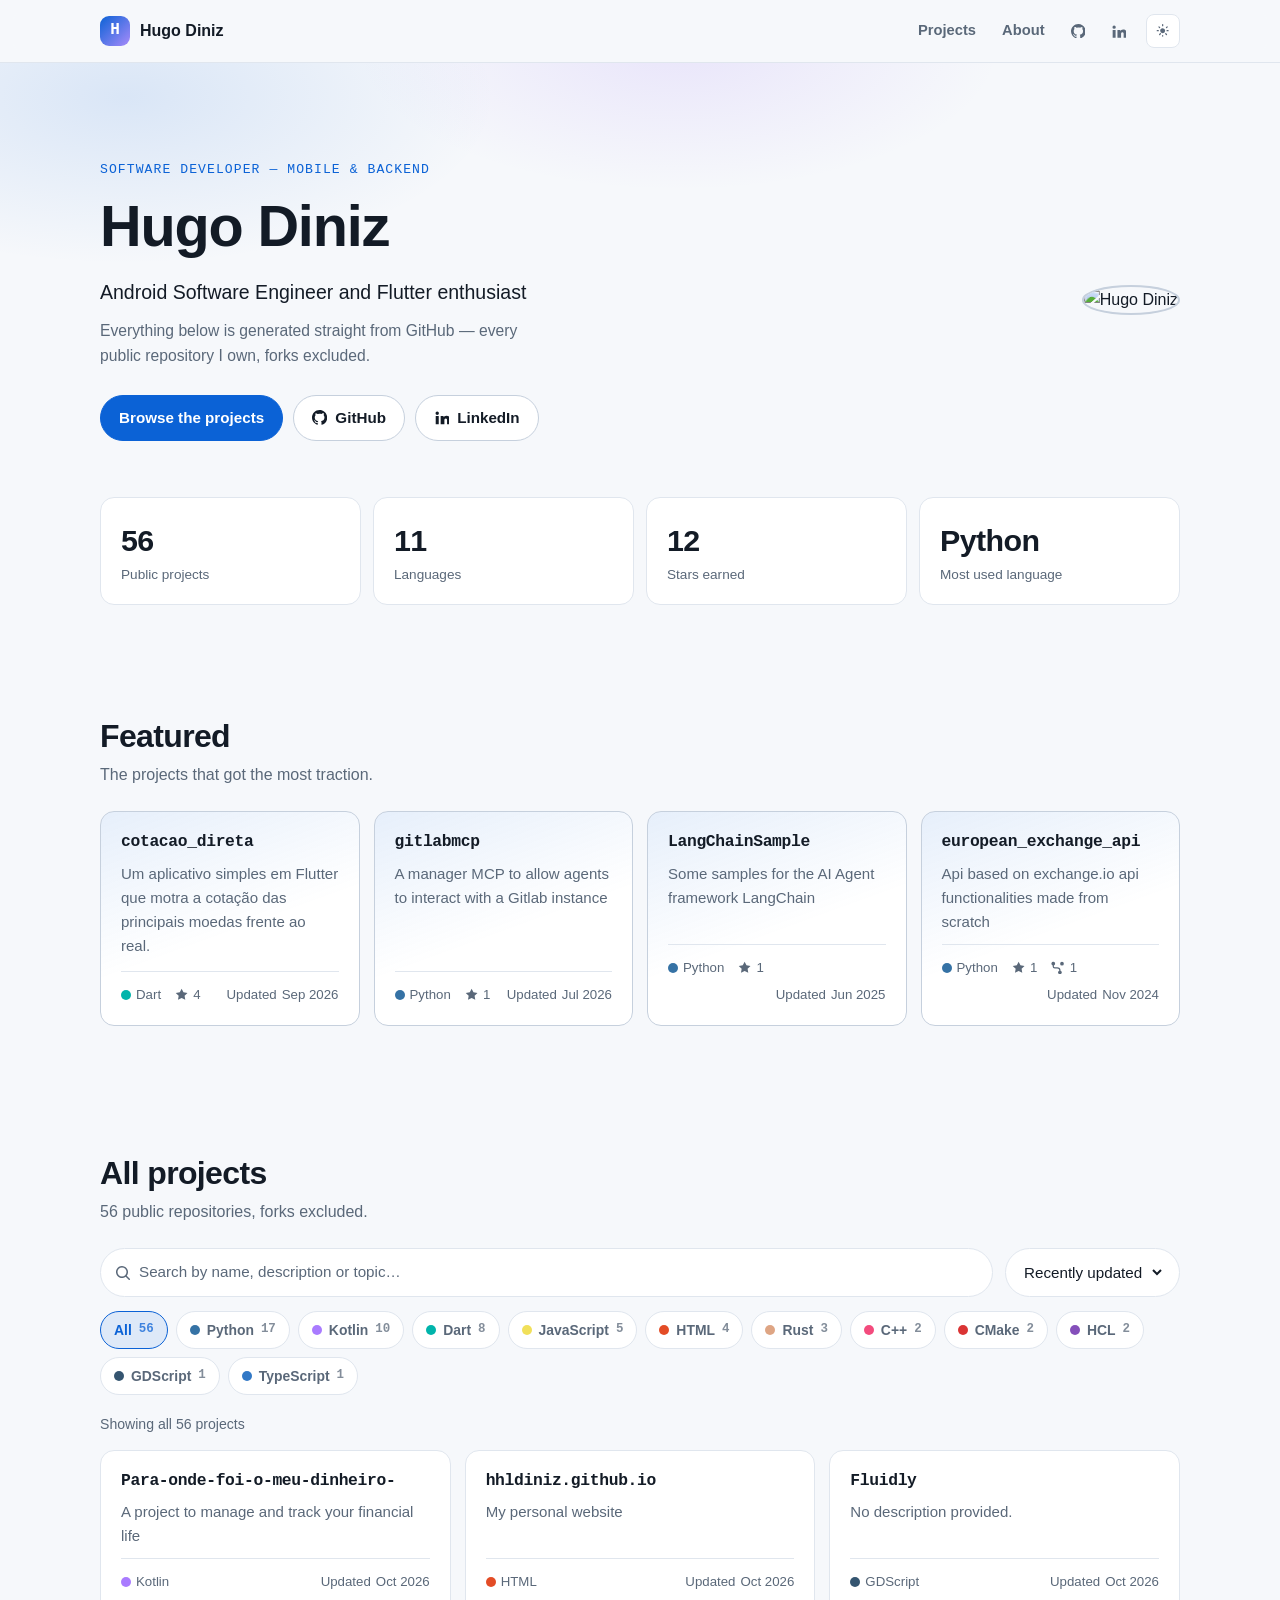
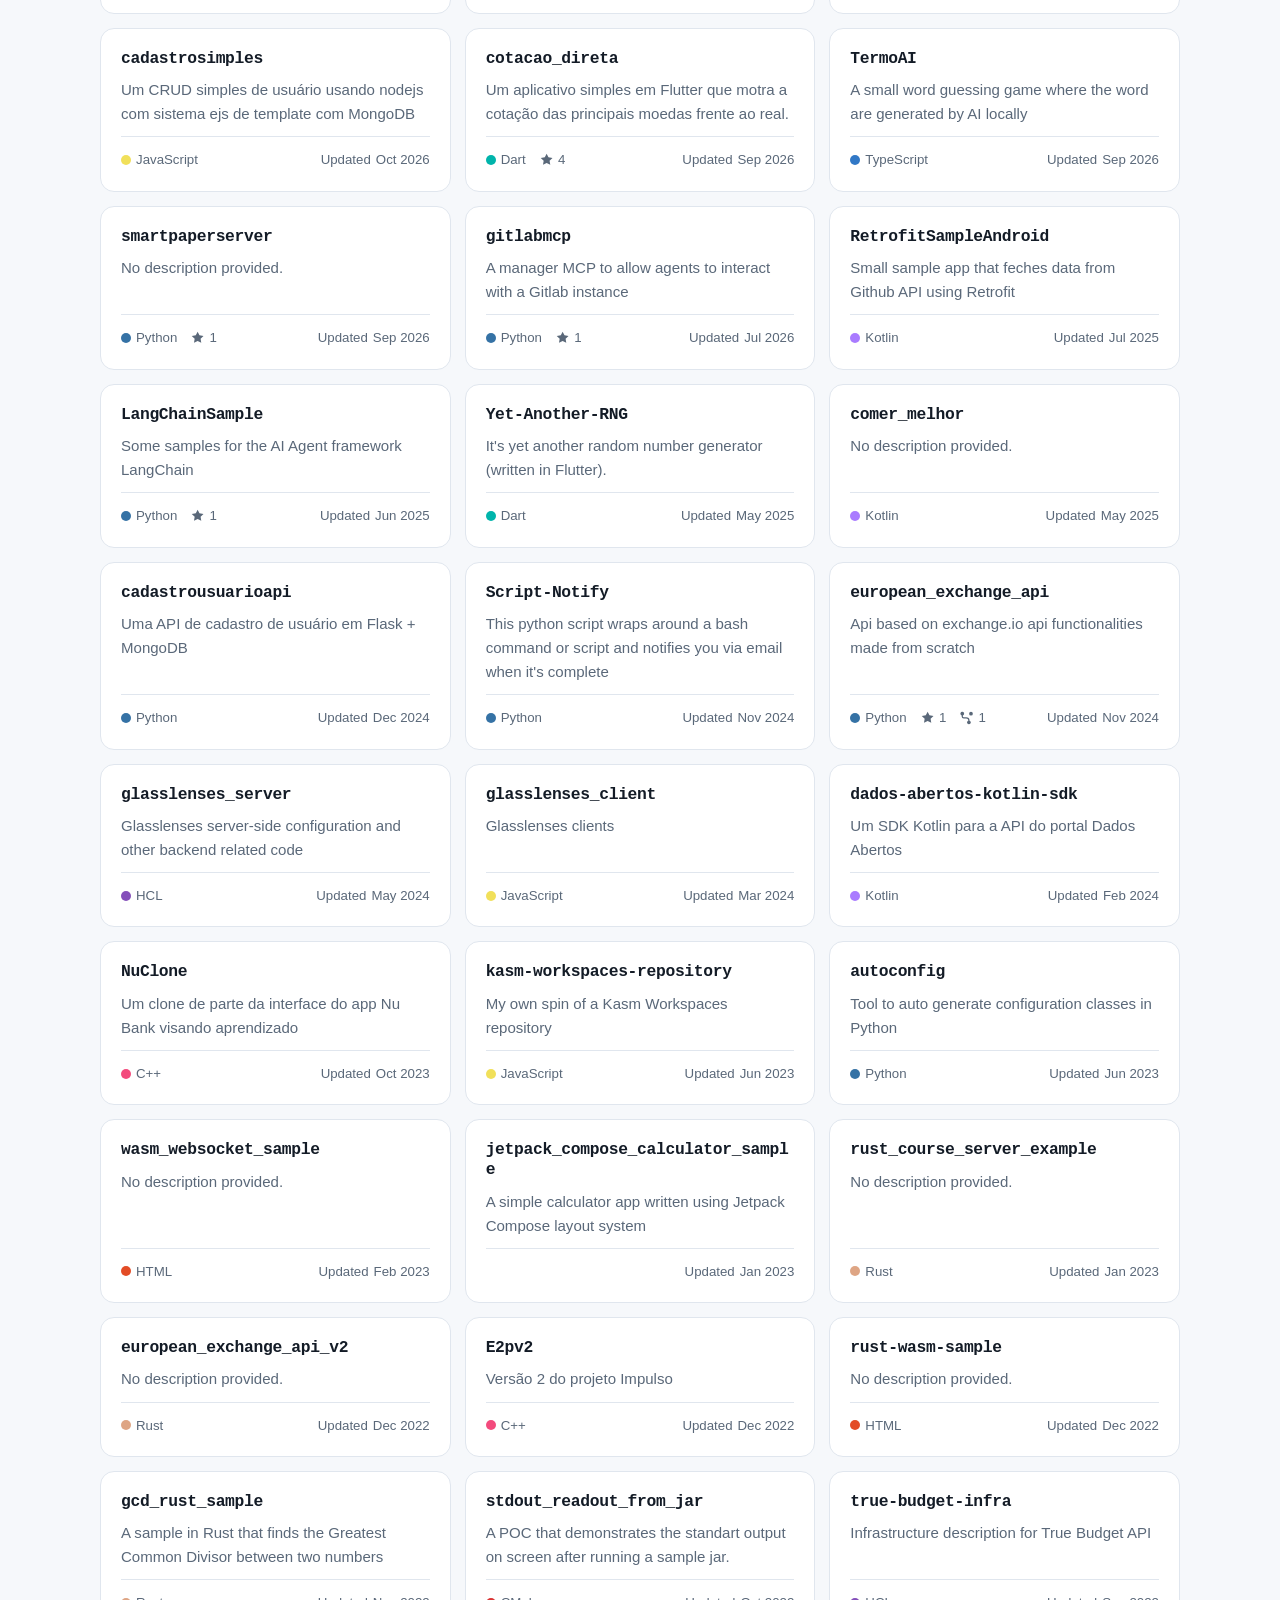
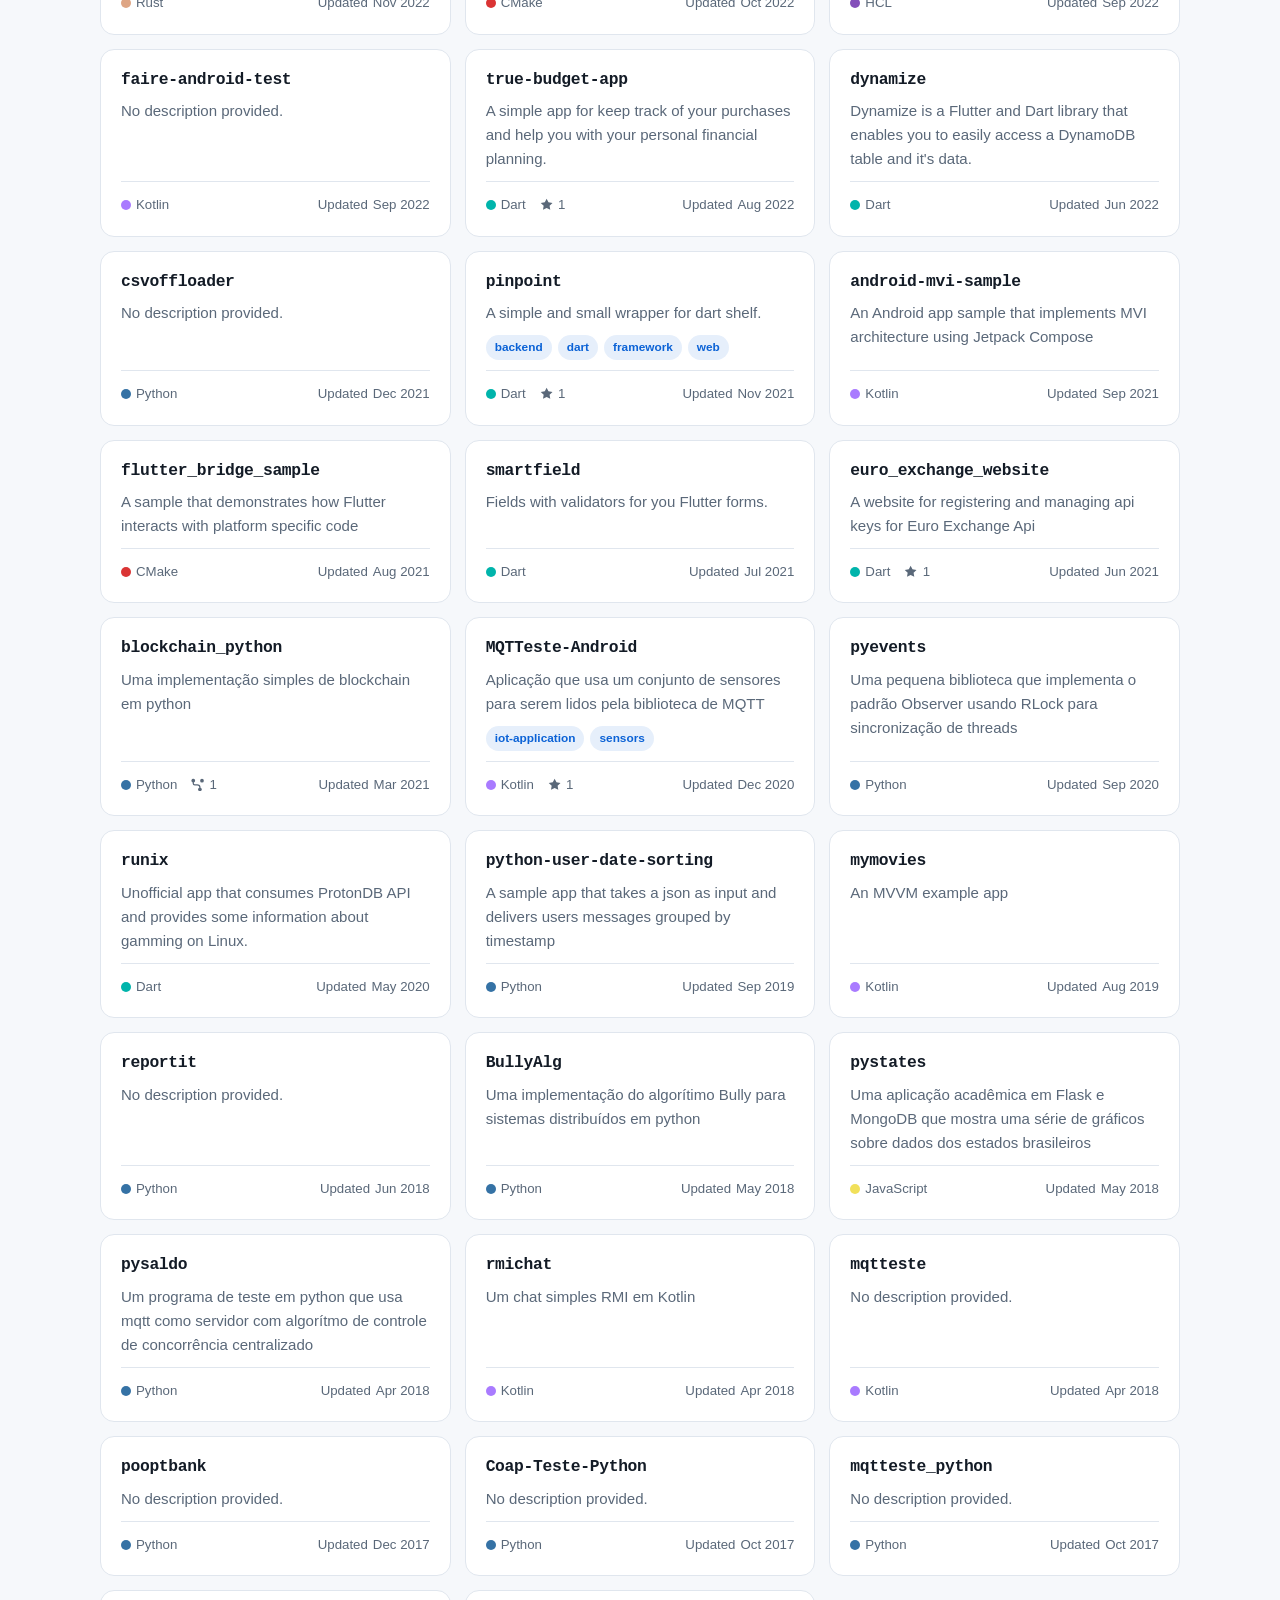
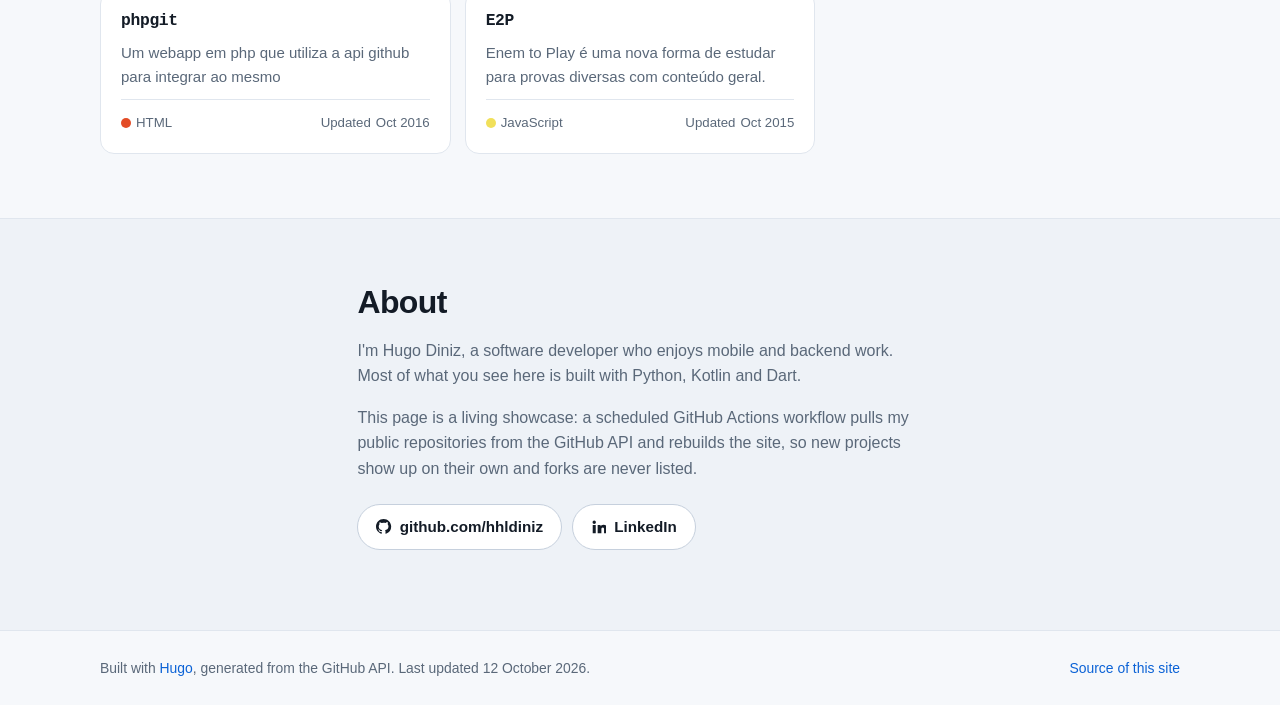
==== commit 1f27ec21: "deploy: 41e1f90b6f4371c943f8d280349ce79de2acee01" ====
--- a/index.html
+++ b/index.html
@@ -53,16 +53,16 @@
 <span class=lang-dot style=background:#355570 aria-hidden=true></span>GDScript<span class=chip__count>1</span>
 </button>
 <button type=button class=chip data-language=TypeScript>
-<span class=lang-dot style=background:#3178c6 aria-hidden=true></span>TypeScript<span class=chip__count>1</span></button></div><p class=result-count data-result-count aria-live=polite hidden></p><div class=grid data-grid><article class=card data-repo data-name=fluidly data-text="fluidly  gdscript " data-language=GDScript data-stars=0 data-pushed=2026-10-04T07:17:45Z><div class=card__head><h3 class=card__title><a href=https://github.com/hhldiniz/Fluidly rel="noopener noreferrer" target=_blank>Fluidly</a></h3></div><p class=card__description><span class=muted>No description provided.</span></p><footer class=card__meta><span class=meta-item><span class=lang-dot style=background:#355570 aria-hidden=true></span>GDScript
+<span class=lang-dot style=background:#3178c6 aria-hidden=true></span>TypeScript<span class=chip__count>1</span></button></div><p class=result-count data-result-count aria-live=polite hidden></p><div class=grid data-grid><article class=card data-repo data-name=para-onde-foi-o-meu-dinheiro- data-text="para-onde-foi-o-meu-dinheiro- a project to manage and track your financial life kotlin " data-language=Kotlin data-stars=0 data-pushed=2026-10-12T12:32:19Z><div class=card__head><h3 class=card__title><a href=https://github.com/hhldiniz/Para-onde-foi-o-meu-dinheiro- rel="noopener noreferrer" target=_blank>Para-onde-foi-o-meu-dinheiro-</a></h3></div><p class=card__description>A project to manage and track your financial life</p><footer class=card__meta><span class=meta-item><span class=lang-dot style=background:#a97bff aria-hidden=true></span>Kotlin
+</span><span class="meta-item meta-item--date">Updated <time datetime=2026-10-12T12:32:19Z>Oct 2026</time></span></footer></article><article class=card data-repo data-name=hhldiniz.github.io data-text="hhldiniz.github.io my personal website html " data-language=HTML data-stars=0 data-pushed=2026-10-05T11:54:32Z><div class=card__head><h3 class=card__title><a href=https://github.com/hhldiniz/hhldiniz.github.io rel="noopener noreferrer" target=_blank>hhldiniz.github.io</a></h3></div><p class=card__description>My personal website</p><footer class=card__meta><span class=meta-item><span class=lang-dot style=background:#e34c26 aria-hidden=true></span>HTML
+</span><span class="meta-item meta-item--date">Updated <time datetime=2026-10-05T11:54:32Z>Oct 2026</time></span></footer></article><article class=card data-repo data-name=fluidly data-text="fluidly  gdscript " data-language=GDScript data-stars=0 data-pushed=2026-10-04T07:17:45Z><div class=card__head><h3 class=card__title><a href=https://github.com/hhldiniz/Fluidly rel="noopener noreferrer" target=_blank>Fluidly</a></h3></div><p class=card__description><span class=muted>No description provided.</span></p><footer class=card__meta><span class=meta-item><span class=lang-dot style=background:#355570 aria-hidden=true></span>GDScript
 </span><span class="meta-item meta-item--date">Updated <time datetime=2026-10-04T07:17:45Z>Oct 2026</time></span></footer></article><article class=card data-repo data-name=cadastrosimples data-text="cadastrosimples um crud simples de usuário usando nodejs com sistema ejs de template com mongodb javascript " data-language=JavaScript data-stars=0 data-pushed=2026-10-03T18:24:38Z><div class=card__head><h3 class=card__title><a href=https://github.com/hhldiniz/cadastrosimples rel="noopener noreferrer" target=_blank>cadastrosimples</a></h3></div><p class=card__description>Um CRUD simples de usuário usando nodejs com sistema ejs de template com MongoDB</p><footer class=card__meta><span class=meta-item><span class=lang-dot style=background:#f1e05a aria-hidden=true></span>JavaScript
-</span><span class="meta-item meta-item--date">Updated <time datetime=2026-10-03T18:24:38Z>Oct 2026</time></span></footer></article><article class=card data-repo data-name=hhldiniz.github.io data-text="hhldiniz.github.io my personal website html " data-language=HTML data-stars=0 data-pushed=2026-09-28T11:18:39Z><div class=card__head><h3 class=card__title><a href=https://github.com/hhldiniz/hhldiniz.github.io rel="noopener noreferrer" target=_blank>hhldiniz.github.io</a></h3></div><p class=card__description>My personal website</p><footer class=card__meta><span class=meta-item><span class=lang-dot style=background:#e34c26 aria-hidden=true></span>HTML
-</span><span class="meta-item meta-item--date">Updated <time datetime=2026-09-28T11:18:39Z>Sep 2026</time></span></footer></article><article class=card data-repo data-name=cotacao_direta data-text="cotacao_direta um aplicativo simples em flutter que motra a cotação das principais moedas frente ao real. dart " data-language=Dart data-stars=4 data-pushed=2026-09-26T19:04:52Z><div class=card__head><h3 class=card__title><a href=https://github.com/hhldiniz/cotacao_direta rel="noopener noreferrer" target=_blank>cotacao_direta</a></h3></div><p class=card__description>Um aplicativo simples em Flutter que motra a cotação das principais moedas frente ao real.</p><footer class=card__meta><span class=meta-item><span class=lang-dot style=background:#00b4ab aria-hidden=true></span>Dart
+</span><span class="meta-item meta-item--date">Updated <time datetime=2026-10-03T18:24:38Z>Oct 2026</time></span></footer></article><article class=card data-repo data-name=cotacao_direta data-text="cotacao_direta um aplicativo simples em flutter que motra a cotação das principais moedas frente ao real. dart " data-language=Dart data-stars=4 data-pushed=2026-09-26T19:04:52Z><div class=card__head><h3 class=card__title><a href=https://github.com/hhldiniz/cotacao_direta rel="noopener noreferrer" target=_blank>cotacao_direta</a></h3></div><p class=card__description>Um aplicativo simples em Flutter que motra a cotação das principais moedas frente ao real.</p><footer class=card__meta><span class=meta-item><span class=lang-dot style=background:#00b4ab aria-hidden=true></span>Dart
 </span><span class=meta-item><svg class="icon" viewBox="0 0 16 16" aria-hidden="true" focusable="false"><path fill="currentcolor" d="M8 .8l2.2 4.45 4.91.72-3.55 3.46.84 4.89L8 12l-4.4 2.32.84-4.89L.9 5.97l4.91-.72L8 .8z"/></svg>4</span>
 <span class="meta-item meta-item--date">Updated <time datetime=2026-09-26T19:04:52Z>Sep 2026</time></span></footer></article><article class=card data-repo data-name=termoai data-text="termoai a small word guessing game where the word are generated by ai locally typescript " data-language=TypeScript data-stars=0 data-pushed=2026-09-26T18:30:41Z><div class=card__head><h3 class=card__title><a href=https://github.com/hhldiniz/TermoAI rel="noopener noreferrer" target=_blank>TermoAI</a></h3></div><p class=card__description>A small word guessing game where the word are generated by AI locally</p><footer class=card__meta><span class=meta-item><span class=lang-dot style=background:#3178c6 aria-hidden=true></span>TypeScript
 </span><span class="meta-item meta-item--date">Updated <time datetime=2026-09-26T18:30:41Z>Sep 2026</time></span></footer></article><article class=card data-repo data-name=smartpaperserver data-text="smartpaperserver  python " data-language=Python data-stars=1 data-pushed=2026-09-18T01:30:48Z><div class=card__head><h3 class=card__title><a href=https://github.com/hhldiniz/smartpaperserver rel="noopener noreferrer" target=_blank>smartpaperserver</a></h3></div><p class=card__description><span class=muted>No description provided.</span></p><footer class=card__meta><span class=meta-item><span class=lang-dot style=background:#3572a5 aria-hidden=true></span>Python
 </span><span class=meta-item><svg class="icon" viewBox="0 0 16 16" aria-hidden="true" focusable="false"><path fill="currentcolor" d="M8 .8l2.2 4.45 4.91.72-3.55 3.46.84 4.89L8 12l-4.4 2.32.84-4.89L.9 5.97l4.91-.72L8 .8z"/></svg>1</span>
-<span class="meta-item meta-item--date">Updated <time datetime=2026-09-18T01:30:48Z>Sep 2026</time></span></footer></article><article class=card data-repo data-name=para-onde-foi-o-meu-dinheiro- data-text="para-onde-foi-o-meu-dinheiro- a project to manage and track your financial life kotlin " data-language=Kotlin data-stars=0 data-pushed=2026-08-24T11:31:44Z><div class=card__head><h3 class=card__title><a href=https://github.com/hhldiniz/Para-onde-foi-o-meu-dinheiro- rel="noopener noreferrer" target=_blank>Para-onde-foi-o-meu-dinheiro-</a></h3></div><p class=card__description>A project to manage and track your financial life</p><footer class=card__meta><span class=meta-item><span class=lang-dot style=background:#a97bff aria-hidden=true></span>Kotlin
-</span><span class="meta-item meta-item--date">Updated <time datetime=2026-08-24T11:31:44Z>Aug 2026</time></span></footer></article><article class=card data-repo data-name=gitlabmcp data-text="gitlabmcp a manager mcp to allow agents to interact with a gitlab instance python " data-language=Python data-stars=1 data-pushed=2026-07-07T11:11:59Z><div class=card__head><h3 class=card__title><a href=https://github.com/hhldiniz/gitlabmcp rel="noopener noreferrer" target=_blank>gitlabmcp</a></h3></div><p class=card__description>A manager MCP to allow agents to interact with a Gitlab instance</p><footer class=card__meta><span class=meta-item><span class=lang-dot style=background:#3572a5 aria-hidden=true></span>Python
+<span class="meta-item meta-item--date">Updated <time datetime=2026-09-18T01:30:48Z>Sep 2026</time></span></footer></article><article class=card data-repo data-name=gitlabmcp data-text="gitlabmcp a manager mcp to allow agents to interact with a gitlab instance python " data-language=Python data-stars=1 data-pushed=2026-07-07T11:11:59Z><div class=card__head><h3 class=card__title><a href=https://github.com/hhldiniz/gitlabmcp rel="noopener noreferrer" target=_blank>gitlabmcp</a></h3></div><p class=card__description>A manager MCP to allow agents to interact with a Gitlab instance</p><footer class=card__meta><span class=meta-item><span class=lang-dot style=background:#3572a5 aria-hidden=true></span>Python
 </span><span class=meta-item><svg class="icon" viewBox="0 0 16 16" aria-hidden="true" focusable="false"><path fill="currentcolor" d="M8 .8l2.2 4.45 4.91.72-3.55 3.46.84 4.89L8 12l-4.4 2.32.84-4.89L.9 5.97l4.91-.72L8 .8z"/></svg>1</span>
 <span class="meta-item meta-item--date">Updated <time datetime=2026-07-07T11:11:59Z>Jul 2026</time></span></footer></article><article class=card data-repo data-name=retrofitsampleandroid data-text="retrofitsampleandroid small sample app that feches data from github api using retrofit kotlin " data-language=Kotlin data-stars=0 data-pushed=2025-07-17T10:47:07Z><div class=card__head><h3 class=card__title><a href=https://github.com/hhldiniz/RetrofitSampleAndroid rel="noopener noreferrer" target=_blank>RetrofitSampleAndroid</a></h3></div><p class=card__description>Small sample app that feches data from Github API using Retrofit</p><footer class=card__meta><span class=meta-item><span class=lang-dot style=background:#a97bff aria-hidden=true></span>Kotlin
 </span><span class="meta-item meta-item--date">Updated <time datetime=2025-07-17T10:47:07Z>Jul 2025</time></span></footer></article><article class=card data-repo data-name=langchainsample data-text="langchainsample some samples for the ai agent framework langchain python " data-language=Python data-stars=1 data-pushed=2025-06-23T17:15:56Z><div class=card__head><h3 class=card__title><a href=https://github.com/hhldiniz/LangChainSample rel="noopener noreferrer" target=_blank>LangChainSample</a></h3></div><p class=card__description>Some samples for the AI Agent framework LangChain</p><footer class=card__meta><span class=meta-item><span class=lang-dot style=background:#3572a5 aria-hidden=true></span>Python
@@ -125,4 +125,4 @@
 own and forks are never listed.</p><p class=about__links><a class=button href=https://github.com/hhldiniz rel="noopener noreferrer" target=_blank><svg class="icon" viewBox="0 0 16 16" aria-hidden="true" focusable="false"><path fill="currentcolor" d="M8 0C3.58.0.0 3.58.0 8c0 3.54 2.29 6.53 5.47 7.59.4.07.55-.17.55-.38.0-.19-.01-.82-.01-1.49-2.01.37-2.53-.49-2.69-.94-.09-.23-.48-.94-.82-1.13-.28-.15-.68-.52-.01-.53.63-.01 1.08.58 1.23.82.72 1.21 1.87.87 2.33.66.07-.52.28-.87.51-1.07-1.78-.2-3.64-.89-3.64-3.95.0-.87.31-1.59.82-2.15-.08-.2-.36-1.02.08-2.12.0.0.67-.21 2.2.82a7.4 7.4.0 012-.27c.68.0 1.36.09 2 .27 1.53-1.04 2.2-.82 2.2-.82.44 1.1.16 1.92.08 2.12.51.56.82 1.27.82 2.15.0 3.07-1.87 3.75-3.65 3.95.29.25.54.73.54 1.48.0 1.07-.01 1.93-.01 2.2.0.21.15.46.55.38A8.01 8.01.0 0016 8c0-4.42-3.58-8-8-8z"/></svg>github.com/hhldiniz</a>
 <a class=button href=https://www.linkedin.com/in/hhldiniz/ rel="noopener noreferrer" target=_blank><svg class="icon" viewBox="0 0 16 16" aria-hidden="true" focusable="false"><path fill="currentcolor" d="M3.4 1.6a1.8 1.8.0 110 3.6 1.8 1.8.0 010-3.6zM1.8 6.4H5V15H1.8V6.4zm5.2.0h3.06v1.18h.04c.43-.8 1.47-1.64 3.02-1.64 3.23.0 3.83 2.06 3.83 4.74V15h-3.2v-3.84c0-.92-.02-2.1-1.3-2.1-1.3.0-1.5 1-1.5 2.04V15H7V6.4z"/></svg>LinkedIn</a></p></div></section></main><footer class=site-footer><div class="wrap site-footer__inner"><p>Built with <a href=https://gohugo.io rel="noopener noreferrer" target=_blank>Hugo</a>,
 generated from the GitHub API.
-Last updated <time datetime=2026-10-05T11:54:28Z>5 October 2026</time>.</p><p><a href=https://github.com/hhldiniz/hhldiniz.github.io rel="noopener noreferrer" target=_blank>Source of this site</a></p></div></footer><script src=/js/portfolio.js defer></script></body></html>+Last updated <time datetime=2026-10-12T12:33:31Z>12 October 2026</time>.</p><p><a href=https://github.com/hhldiniz/hhldiniz.github.io rel="noopener noreferrer" target=_blank>Source of this site</a></p></div></footer><script src=/js/portfolio.js defer></script></body></html>
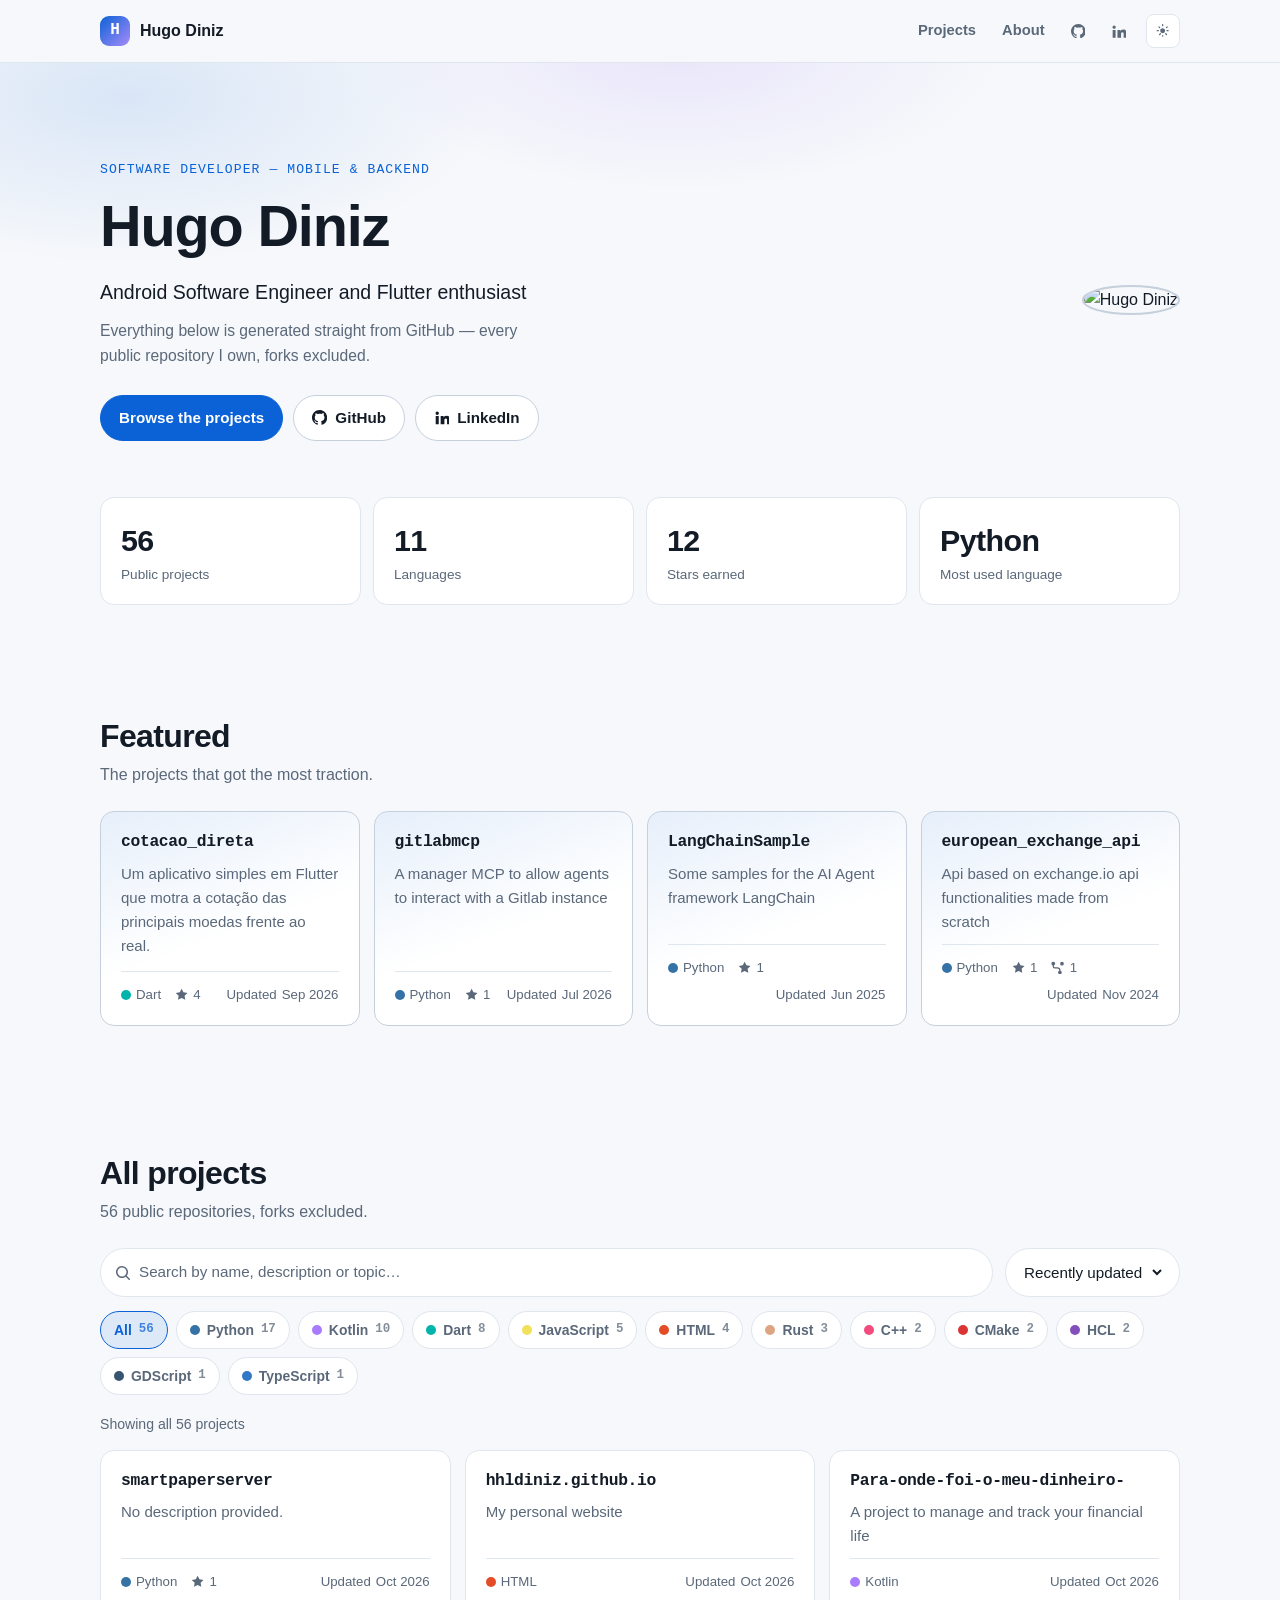
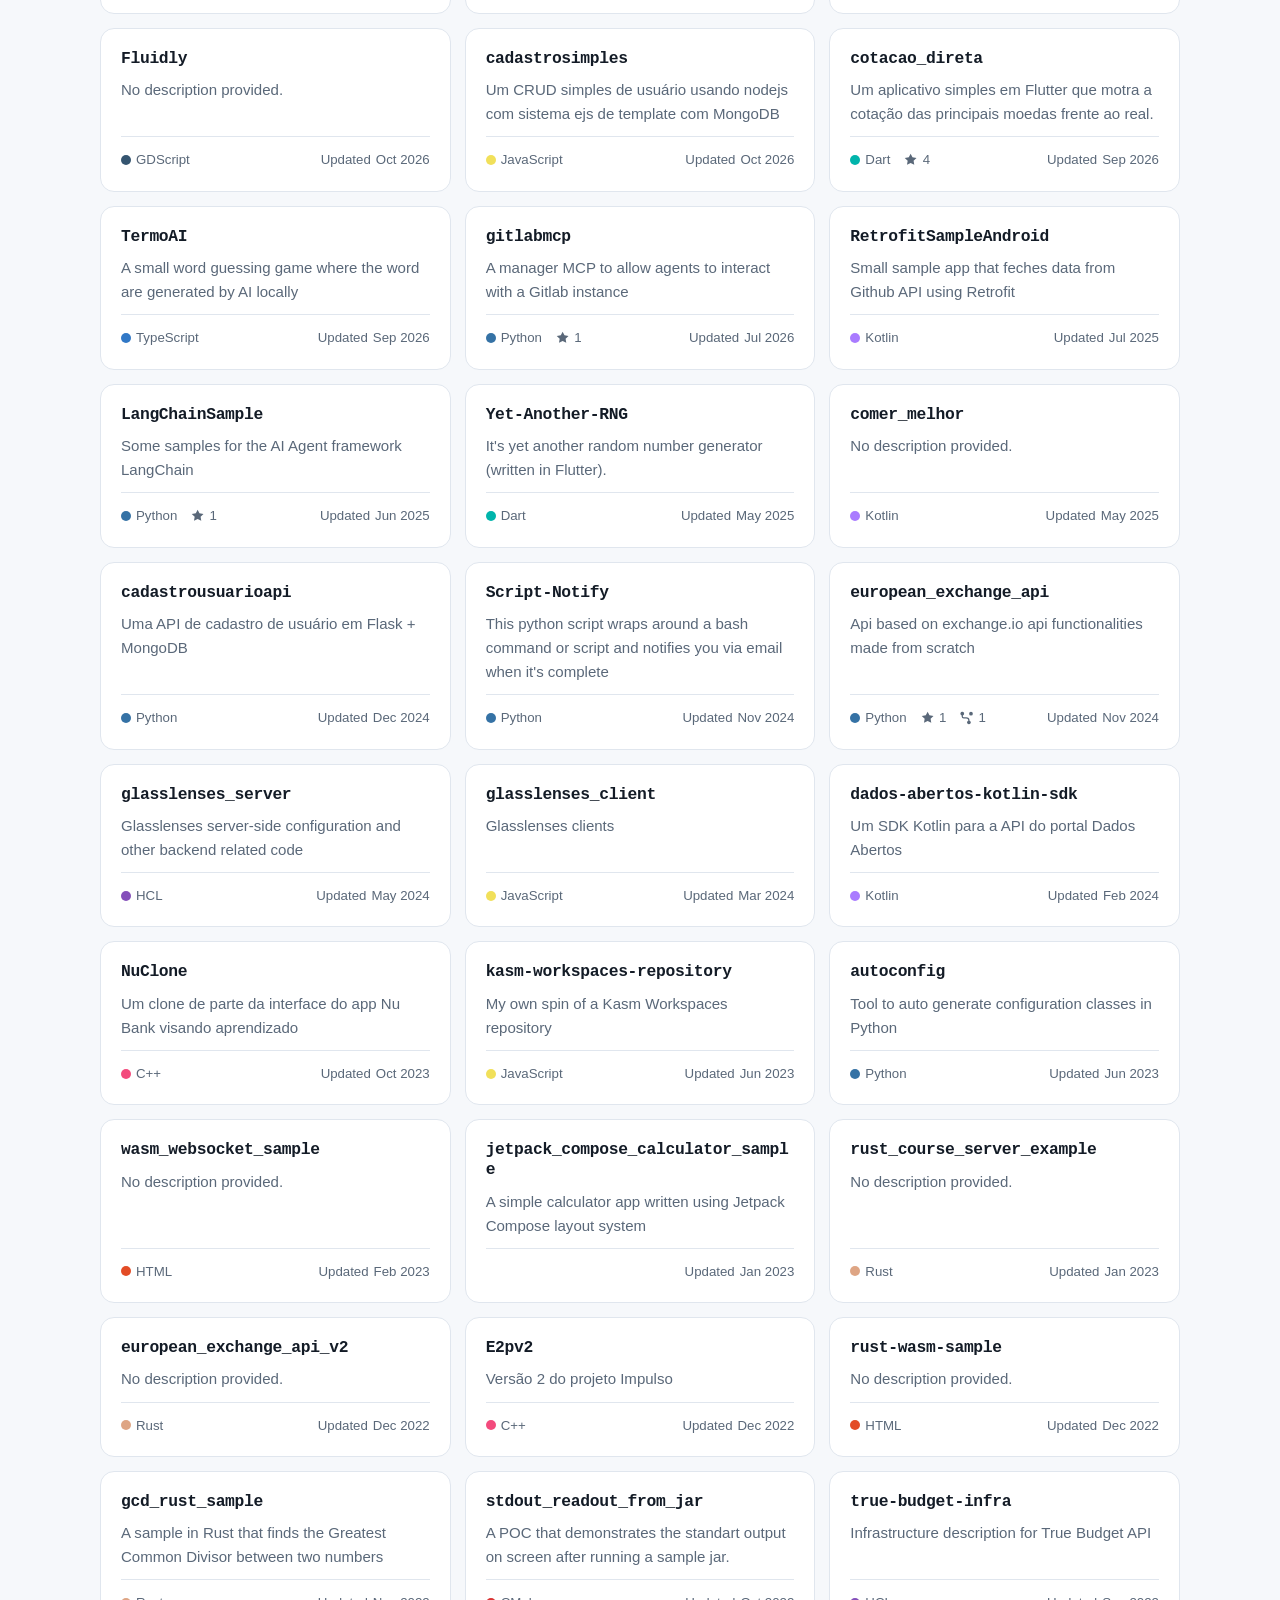
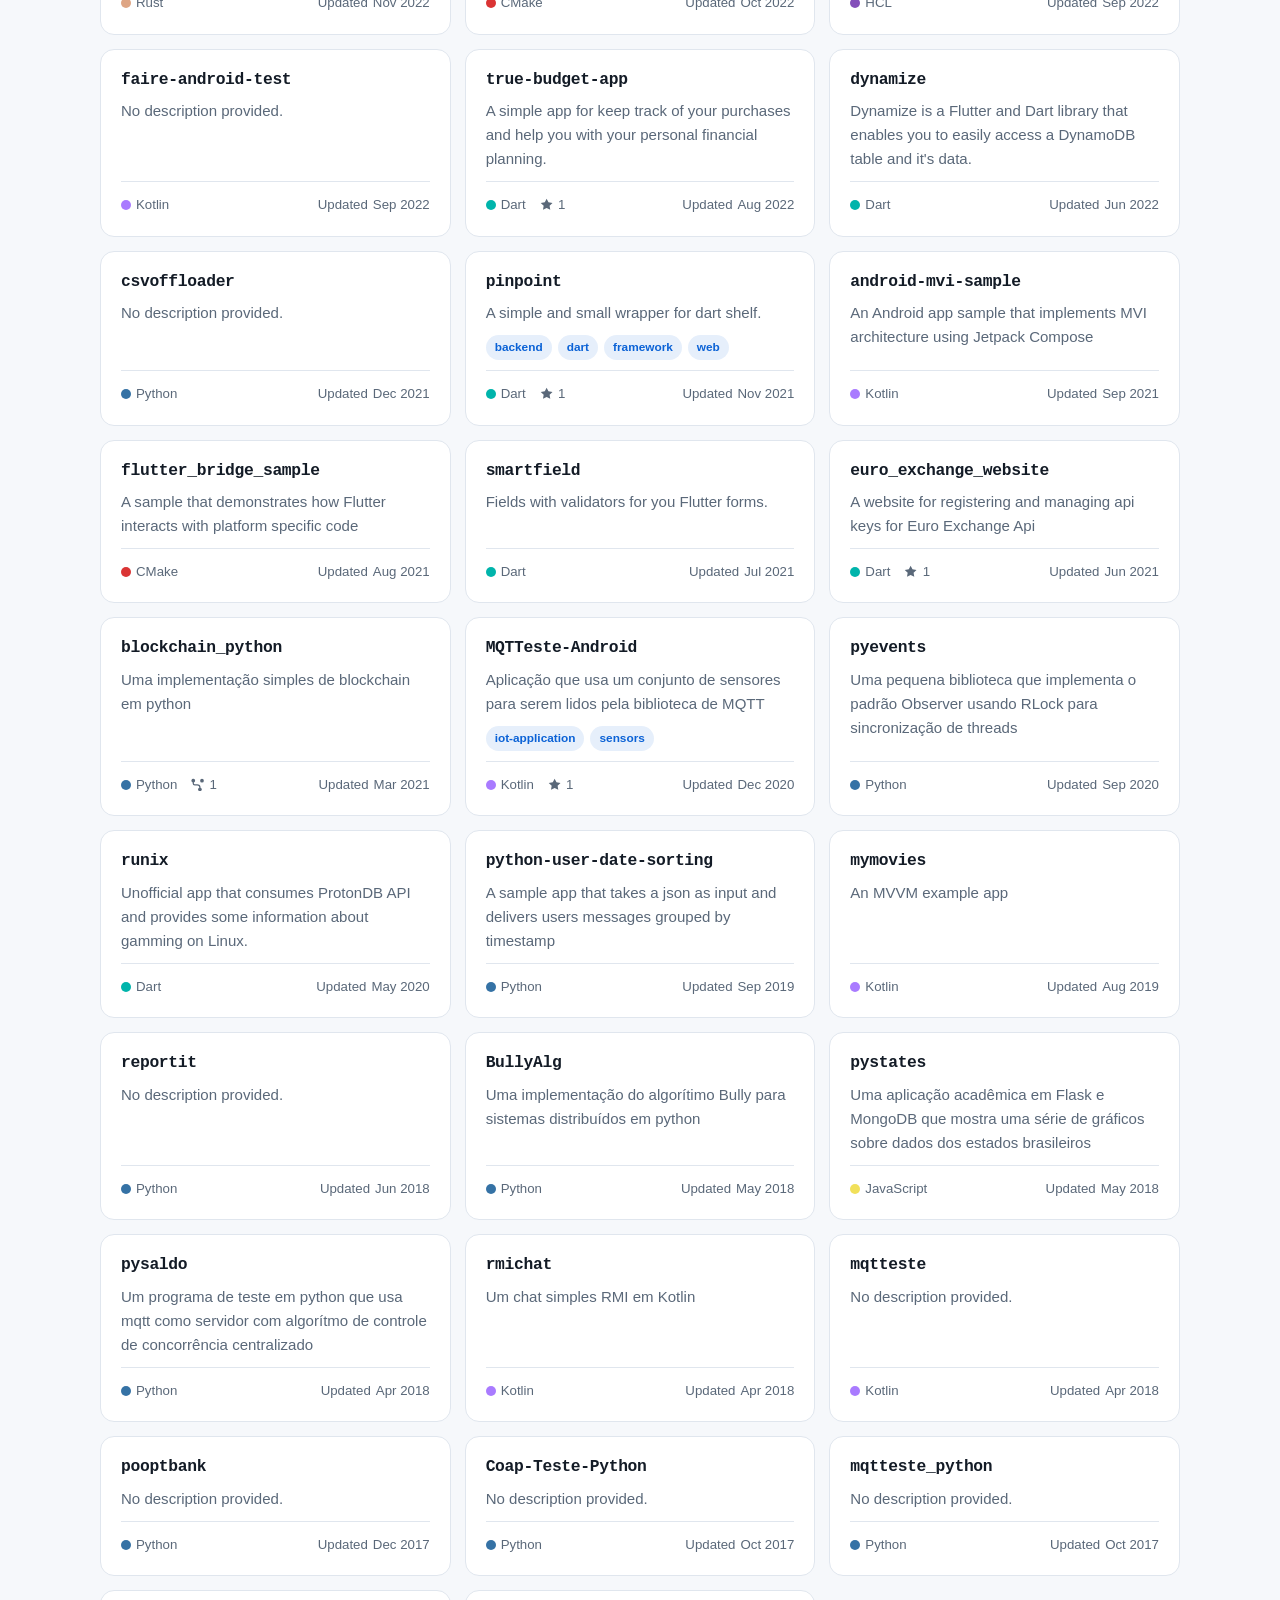
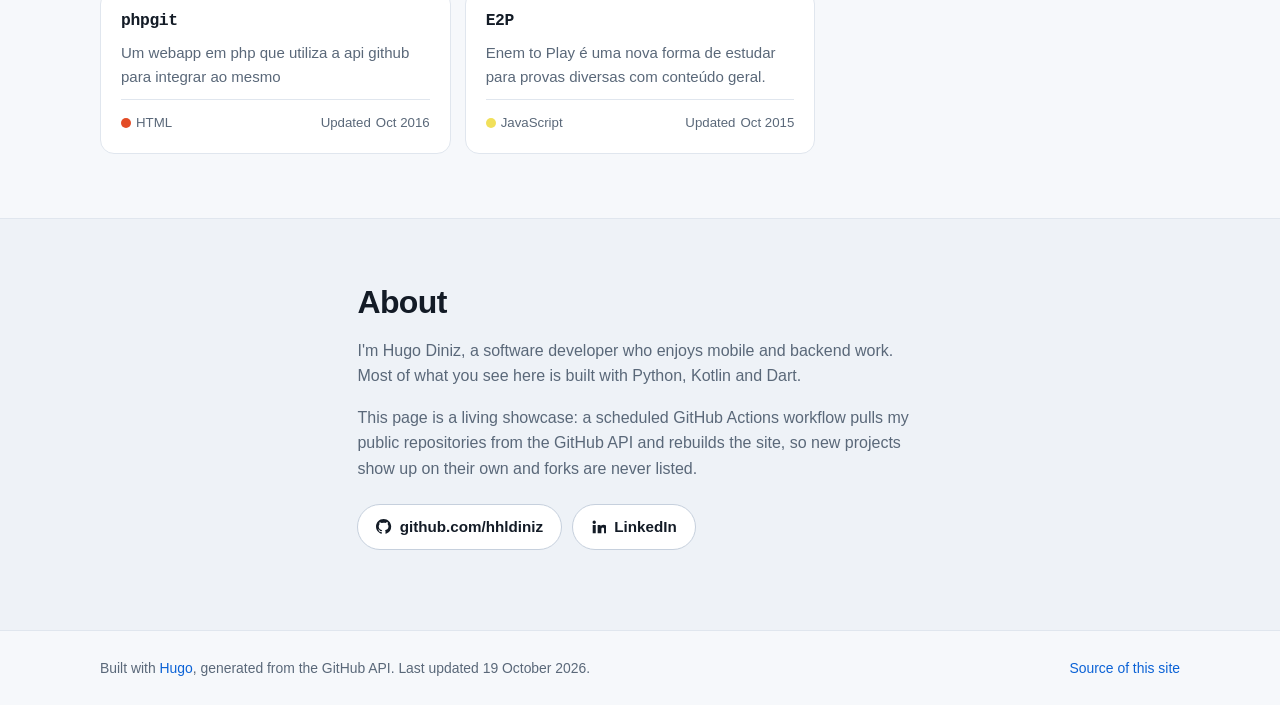
==== commit 6ab21d4d: "deploy: 41e1f90b6f4371c943f8d280349ce79de2acee01" ====
--- a/index.html
+++ b/index.html
@@ -53,16 +53,16 @@
 <span class=lang-dot style=background:#355570 aria-hidden=true></span>GDScript<span class=chip__count>1</span>
 </button>
 <button type=button class=chip data-language=TypeScript>
-<span class=lang-dot style=background:#3178c6 aria-hidden=true></span>TypeScript<span class=chip__count>1</span></button></div><p class=result-count data-result-count aria-live=polite hidden></p><div class=grid data-grid><article class=card data-repo data-name=para-onde-foi-o-meu-dinheiro- data-text="para-onde-foi-o-meu-dinheiro- a project to manage and track your financial life kotlin " data-language=Kotlin data-stars=0 data-pushed=2026-10-12T12:32:19Z><div class=card__head><h3 class=card__title><a href=https://github.com/hhldiniz/Para-onde-foi-o-meu-dinheiro- rel="noopener noreferrer" target=_blank>Para-onde-foi-o-meu-dinheiro-</a></h3></div><p class=card__description>A project to manage and track your financial life</p><footer class=card__meta><span class=meta-item><span class=lang-dot style=background:#a97bff aria-hidden=true></span>Kotlin
-</span><span class="meta-item meta-item--date">Updated <time datetime=2026-10-12T12:32:19Z>Oct 2026</time></span></footer></article><article class=card data-repo data-name=hhldiniz.github.io data-text="hhldiniz.github.io my personal website html " data-language=HTML data-stars=0 data-pushed=2026-10-05T11:54:32Z><div class=card__head><h3 class=card__title><a href=https://github.com/hhldiniz/hhldiniz.github.io rel="noopener noreferrer" target=_blank>hhldiniz.github.io</a></h3></div><p class=card__description>My personal website</p><footer class=card__meta><span class=meta-item><span class=lang-dot style=background:#e34c26 aria-hidden=true></span>HTML
-</span><span class="meta-item meta-item--date">Updated <time datetime=2026-10-05T11:54:32Z>Oct 2026</time></span></footer></article><article class=card data-repo data-name=fluidly data-text="fluidly  gdscript " data-language=GDScript data-stars=0 data-pushed=2026-10-04T07:17:45Z><div class=card__head><h3 class=card__title><a href=https://github.com/hhldiniz/Fluidly rel="noopener noreferrer" target=_blank>Fluidly</a></h3></div><p class=card__description><span class=muted>No description provided.</span></p><footer class=card__meta><span class=meta-item><span class=lang-dot style=background:#355570 aria-hidden=true></span>GDScript
+<span class=lang-dot style=background:#3178c6 aria-hidden=true></span>TypeScript<span class=chip__count>1</span></button></div><p class=result-count data-result-count aria-live=polite hidden></p><div class=grid data-grid><article class=card data-repo data-name=smartpaperserver data-text="smartpaperserver  python " data-language=Python data-stars=1 data-pushed=2026-10-14T07:58:58Z><div class=card__head><h3 class=card__title><a href=https://github.com/hhldiniz/smartpaperserver rel="noopener noreferrer" target=_blank>smartpaperserver</a></h3></div><p class=card__description><span class=muted>No description provided.</span></p><footer class=card__meta><span class=meta-item><span class=lang-dot style=background:#3572a5 aria-hidden=true></span>Python
+</span><span class=meta-item><svg class="icon" viewBox="0 0 16 16" aria-hidden="true" focusable="false"><path fill="currentcolor" d="M8 .8l2.2 4.45 4.91.72-3.55 3.46.84 4.89L8 12l-4.4 2.32.84-4.89L.9 5.97l4.91-.72L8 .8z"/></svg>1</span>
+<span class="meta-item meta-item--date">Updated <time datetime=2026-10-14T07:58:58Z>Oct 2026</time></span></footer></article><article class=card data-repo data-name=hhldiniz.github.io data-text="hhldiniz.github.io my personal website html " data-language=HTML data-stars=0 data-pushed=2026-10-12T12:33:40Z><div class=card__head><h3 class=card__title><a href=https://github.com/hhldiniz/hhldiniz.github.io rel="noopener noreferrer" target=_blank>hhldiniz.github.io</a></h3></div><p class=card__description>My personal website</p><footer class=card__meta><span class=meta-item><span class=lang-dot style=background:#e34c26 aria-hidden=true></span>HTML
+</span><span class="meta-item meta-item--date">Updated <time datetime=2026-10-12T12:33:40Z>Oct 2026</time></span></footer></article><article class=card data-repo data-name=para-onde-foi-o-meu-dinheiro- data-text="para-onde-foi-o-meu-dinheiro- a project to manage and track your financial life kotlin " data-language=Kotlin data-stars=0 data-pushed=2026-10-12T12:32:19Z><div class=card__head><h3 class=card__title><a href=https://github.com/hhldiniz/Para-onde-foi-o-meu-dinheiro- rel="noopener noreferrer" target=_blank>Para-onde-foi-o-meu-dinheiro-</a></h3></div><p class=card__description>A project to manage and track your financial life</p><footer class=card__meta><span class=meta-item><span class=lang-dot style=background:#a97bff aria-hidden=true></span>Kotlin
+</span><span class="meta-item meta-item--date">Updated <time datetime=2026-10-12T12:32:19Z>Oct 2026</time></span></footer></article><article class=card data-repo data-name=fluidly data-text="fluidly  gdscript " data-language=GDScript data-stars=0 data-pushed=2026-10-04T07:17:45Z><div class=card__head><h3 class=card__title><a href=https://github.com/hhldiniz/Fluidly rel="noopener noreferrer" target=_blank>Fluidly</a></h3></div><p class=card__description><span class=muted>No description provided.</span></p><footer class=card__meta><span class=meta-item><span class=lang-dot style=background:#355570 aria-hidden=true></span>GDScript
 </span><span class="meta-item meta-item--date">Updated <time datetime=2026-10-04T07:17:45Z>Oct 2026</time></span></footer></article><article class=card data-repo data-name=cadastrosimples data-text="cadastrosimples um crud simples de usuário usando nodejs com sistema ejs de template com mongodb javascript " data-language=JavaScript data-stars=0 data-pushed=2026-10-03T18:24:38Z><div class=card__head><h3 class=card__title><a href=https://github.com/hhldiniz/cadastrosimples rel="noopener noreferrer" target=_blank>cadastrosimples</a></h3></div><p class=card__description>Um CRUD simples de usuário usando nodejs com sistema ejs de template com MongoDB</p><footer class=card__meta><span class=meta-item><span class=lang-dot style=background:#f1e05a aria-hidden=true></span>JavaScript
 </span><span class="meta-item meta-item--date">Updated <time datetime=2026-10-03T18:24:38Z>Oct 2026</time></span></footer></article><article class=card data-repo data-name=cotacao_direta data-text="cotacao_direta um aplicativo simples em flutter que motra a cotação das principais moedas frente ao real. dart " data-language=Dart data-stars=4 data-pushed=2026-09-26T19:04:52Z><div class=card__head><h3 class=card__title><a href=https://github.com/hhldiniz/cotacao_direta rel="noopener noreferrer" target=_blank>cotacao_direta</a></h3></div><p class=card__description>Um aplicativo simples em Flutter que motra a cotação das principais moedas frente ao real.</p><footer class=card__meta><span class=meta-item><span class=lang-dot style=background:#00b4ab aria-hidden=true></span>Dart
 </span><span class=meta-item><svg class="icon" viewBox="0 0 16 16" aria-hidden="true" focusable="false"><path fill="currentcolor" d="M8 .8l2.2 4.45 4.91.72-3.55 3.46.84 4.89L8 12l-4.4 2.32.84-4.89L.9 5.97l4.91-.72L8 .8z"/></svg>4</span>
 <span class="meta-item meta-item--date">Updated <time datetime=2026-09-26T19:04:52Z>Sep 2026</time></span></footer></article><article class=card data-repo data-name=termoai data-text="termoai a small word guessing game where the word are generated by ai locally typescript " data-language=TypeScript data-stars=0 data-pushed=2026-09-26T18:30:41Z><div class=card__head><h3 class=card__title><a href=https://github.com/hhldiniz/TermoAI rel="noopener noreferrer" target=_blank>TermoAI</a></h3></div><p class=card__description>A small word guessing game where the word are generated by AI locally</p><footer class=card__meta><span class=meta-item><span class=lang-dot style=background:#3178c6 aria-hidden=true></span>TypeScript
-</span><span class="meta-item meta-item--date">Updated <time datetime=2026-09-26T18:30:41Z>Sep 2026</time></span></footer></article><article class=card data-repo data-name=smartpaperserver data-text="smartpaperserver  python " data-language=Python data-stars=1 data-pushed=2026-09-18T01:30:48Z><div class=card__head><h3 class=card__title><a href=https://github.com/hhldiniz/smartpaperserver rel="noopener noreferrer" target=_blank>smartpaperserver</a></h3></div><p class=card__description><span class=muted>No description provided.</span></p><footer class=card__meta><span class=meta-item><span class=lang-dot style=background:#3572a5 aria-hidden=true></span>Python
-</span><span class=meta-item><svg class="icon" viewBox="0 0 16 16" aria-hidden="true" focusable="false"><path fill="currentcolor" d="M8 .8l2.2 4.45 4.91.72-3.55 3.46.84 4.89L8 12l-4.4 2.32.84-4.89L.9 5.97l4.91-.72L8 .8z"/></svg>1</span>
-<span class="meta-item meta-item--date">Updated <time datetime=2026-09-18T01:30:48Z>Sep 2026</time></span></footer></article><article class=card data-repo data-name=gitlabmcp data-text="gitlabmcp a manager mcp to allow agents to interact with a gitlab instance python " data-language=Python data-stars=1 data-pushed=2026-07-07T11:11:59Z><div class=card__head><h3 class=card__title><a href=https://github.com/hhldiniz/gitlabmcp rel="noopener noreferrer" target=_blank>gitlabmcp</a></h3></div><p class=card__description>A manager MCP to allow agents to interact with a Gitlab instance</p><footer class=card__meta><span class=meta-item><span class=lang-dot style=background:#3572a5 aria-hidden=true></span>Python
+</span><span class="meta-item meta-item--date">Updated <time datetime=2026-09-26T18:30:41Z>Sep 2026</time></span></footer></article><article class=card data-repo data-name=gitlabmcp data-text="gitlabmcp a manager mcp to allow agents to interact with a gitlab instance python " data-language=Python data-stars=1 data-pushed=2026-07-07T11:11:59Z><div class=card__head><h3 class=card__title><a href=https://github.com/hhldiniz/gitlabmcp rel="noopener noreferrer" target=_blank>gitlabmcp</a></h3></div><p class=card__description>A manager MCP to allow agents to interact with a Gitlab instance</p><footer class=card__meta><span class=meta-item><span class=lang-dot style=background:#3572a5 aria-hidden=true></span>Python
 </span><span class=meta-item><svg class="icon" viewBox="0 0 16 16" aria-hidden="true" focusable="false"><path fill="currentcolor" d="M8 .8l2.2 4.45 4.91.72-3.55 3.46.84 4.89L8 12l-4.4 2.32.84-4.89L.9 5.97l4.91-.72L8 .8z"/></svg>1</span>
 <span class="meta-item meta-item--date">Updated <time datetime=2026-07-07T11:11:59Z>Jul 2026</time></span></footer></article><article class=card data-repo data-name=retrofitsampleandroid data-text="retrofitsampleandroid small sample app that feches data from github api using retrofit kotlin " data-language=Kotlin data-stars=0 data-pushed=2025-07-17T10:47:07Z><div class=card__head><h3 class=card__title><a href=https://github.com/hhldiniz/RetrofitSampleAndroid rel="noopener noreferrer" target=_blank>RetrofitSampleAndroid</a></h3></div><p class=card__description>Small sample app that feches data from Github API using Retrofit</p><footer class=card__meta><span class=meta-item><span class=lang-dot style=background:#a97bff aria-hidden=true></span>Kotlin
 </span><span class="meta-item meta-item--date">Updated <time datetime=2025-07-17T10:47:07Z>Jul 2025</time></span></footer></article><article class=card data-repo data-name=langchainsample data-text="langchainsample some samples for the ai agent framework langchain python " data-language=Python data-stars=1 data-pushed=2025-06-23T17:15:56Z><div class=card__head><h3 class=card__title><a href=https://github.com/hhldiniz/LangChainSample rel="noopener noreferrer" target=_blank>LangChainSample</a></h3></div><p class=card__description>Some samples for the AI Agent framework LangChain</p><footer class=card__meta><span class=meta-item><span class=lang-dot style=background:#3572a5 aria-hidden=true></span>Python
@@ -125,4 +125,4 @@
 own and forks are never listed.</p><p class=about__links><a class=button href=https://github.com/hhldiniz rel="noopener noreferrer" target=_blank><svg class="icon" viewBox="0 0 16 16" aria-hidden="true" focusable="false"><path fill="currentcolor" d="M8 0C3.58.0.0 3.58.0 8c0 3.54 2.29 6.53 5.47 7.59.4.07.55-.17.55-.38.0-.19-.01-.82-.01-1.49-2.01.37-2.53-.49-2.69-.94-.09-.23-.48-.94-.82-1.13-.28-.15-.68-.52-.01-.53.63-.01 1.08.58 1.23.82.72 1.21 1.87.87 2.33.66.07-.52.28-.87.51-1.07-1.78-.2-3.64-.89-3.64-3.95.0-.87.31-1.59.82-2.15-.08-.2-.36-1.02.08-2.12.0.0.67-.21 2.2.82a7.4 7.4.0 012-.27c.68.0 1.36.09 2 .27 1.53-1.04 2.2-.82 2.2-.82.44 1.1.16 1.92.08 2.12.51.56.82 1.27.82 2.15.0 3.07-1.87 3.75-3.65 3.95.29.25.54.73.54 1.48.0 1.07-.01 1.93-.01 2.2.0.21.15.46.55.38A8.01 8.01.0 0016 8c0-4.42-3.58-8-8-8z"/></svg>github.com/hhldiniz</a>
 <a class=button href=https://www.linkedin.com/in/hhldiniz/ rel="noopener noreferrer" target=_blank><svg class="icon" viewBox="0 0 16 16" aria-hidden="true" focusable="false"><path fill="currentcolor" d="M3.4 1.6a1.8 1.8.0 110 3.6 1.8 1.8.0 010-3.6zM1.8 6.4H5V15H1.8V6.4zm5.2.0h3.06v1.18h.04c.43-.8 1.47-1.64 3.02-1.64 3.23.0 3.83 2.06 3.83 4.74V15h-3.2v-3.84c0-.92-.02-2.1-1.3-2.1-1.3.0-1.5 1-1.5 2.04V15H7V6.4z"/></svg>LinkedIn</a></p></div></section></main><footer class=site-footer><div class="wrap site-footer__inner"><p>Built with <a href=https://gohugo.io rel="noopener noreferrer" target=_blank>Hugo</a>,
 generated from the GitHub API.
-Last updated <time datetime=2026-10-12T12:33:31Z>12 October 2026</time>.</p><p><a href=https://github.com/hhldiniz/hhldiniz.github.io rel="noopener noreferrer" target=_blank>Source of this site</a></p></div></footer><script src=/js/portfolio.js defer></script></body></html>+Last updated <time datetime=2026-10-19T10:22:24Z>19 October 2026</time>.</p><p><a href=https://github.com/hhldiniz/hhldiniz.github.io rel="noopener noreferrer" target=_blank>Source of this site</a></p></div></footer><script src=/js/portfolio.js defer></script></body></html>
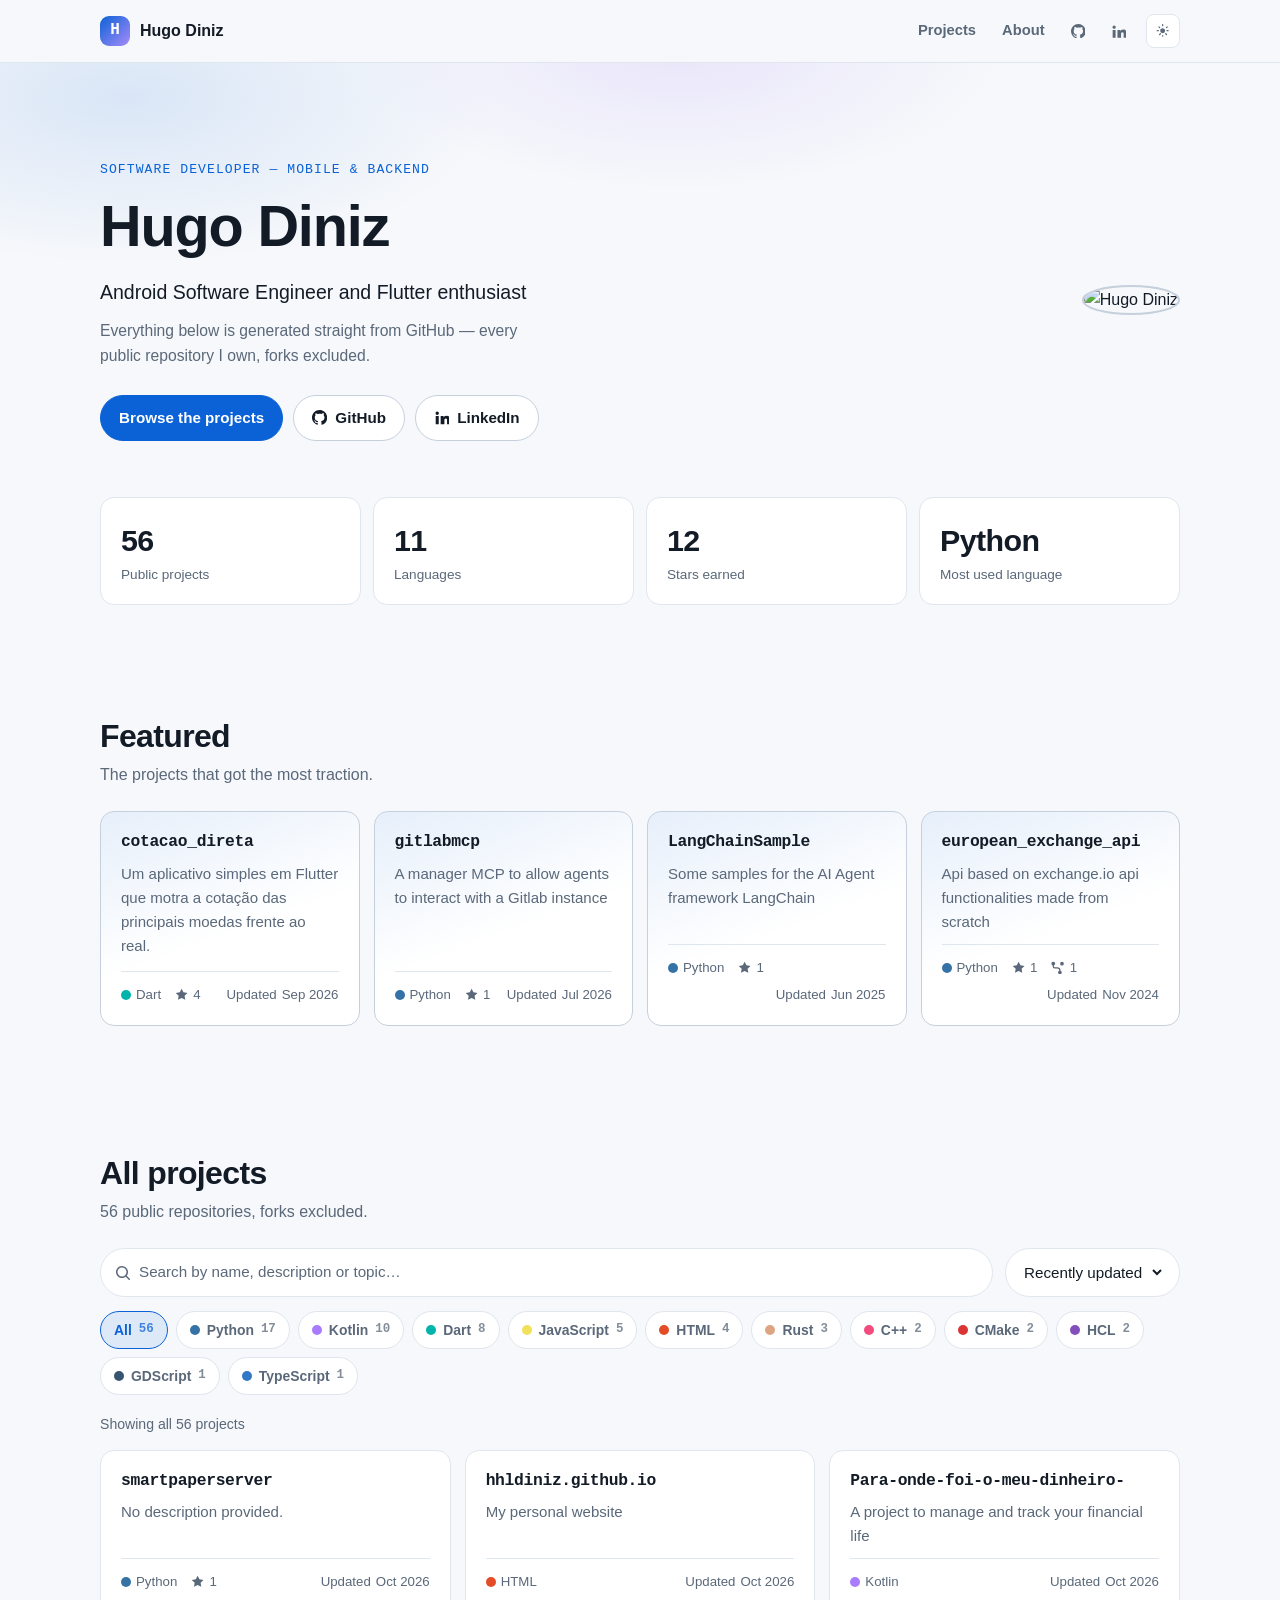
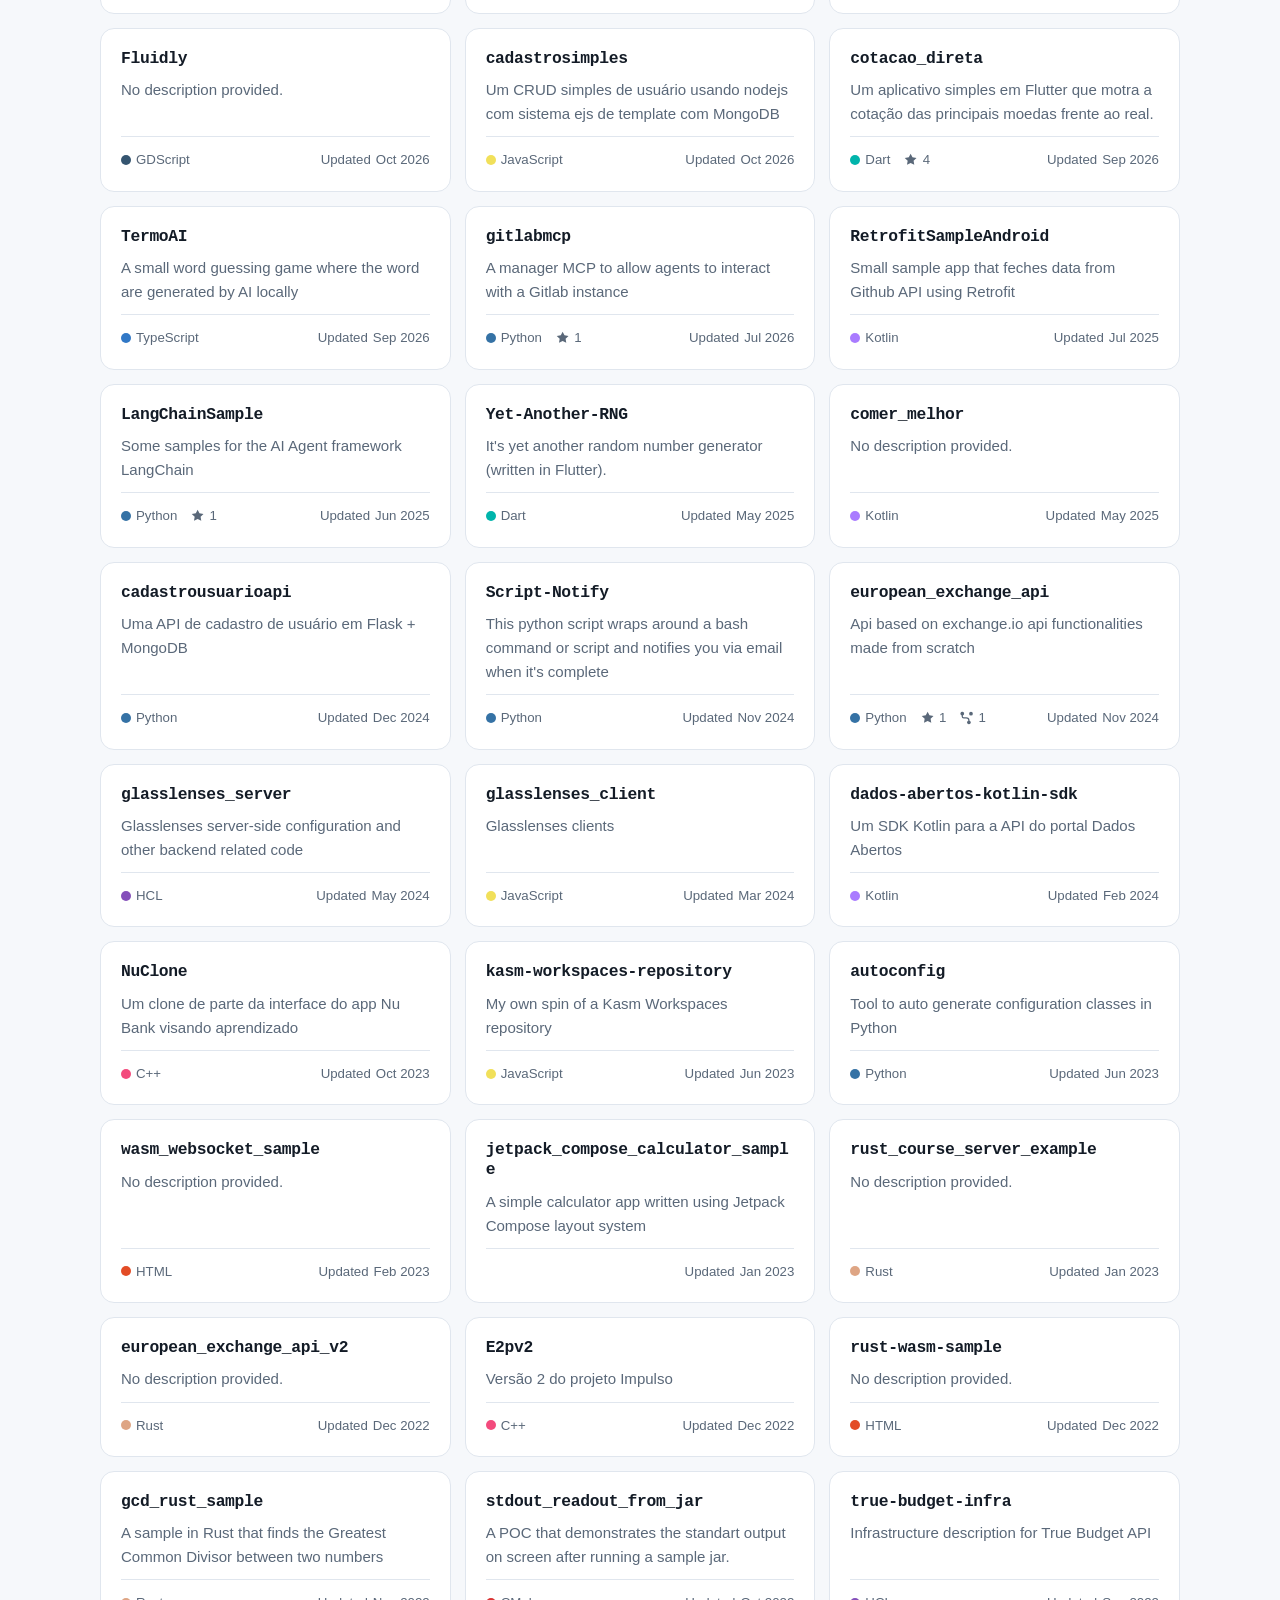
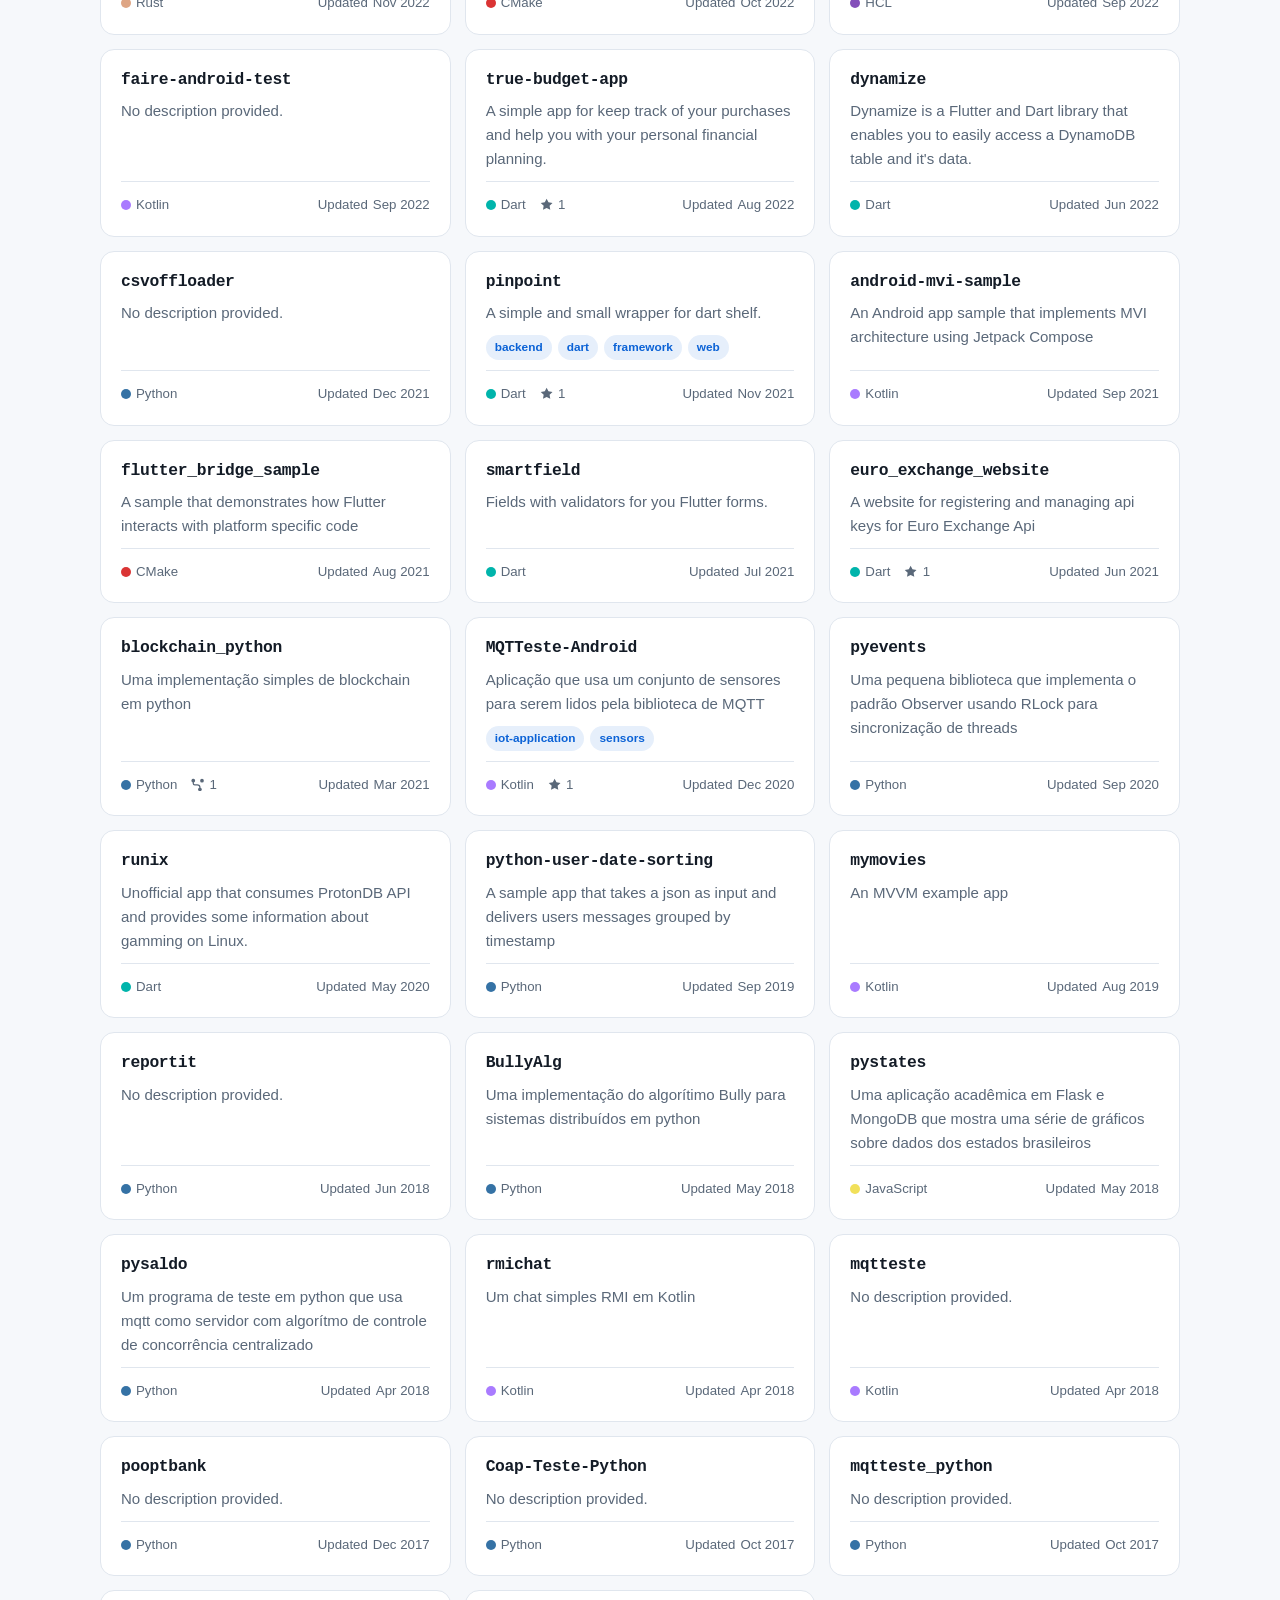
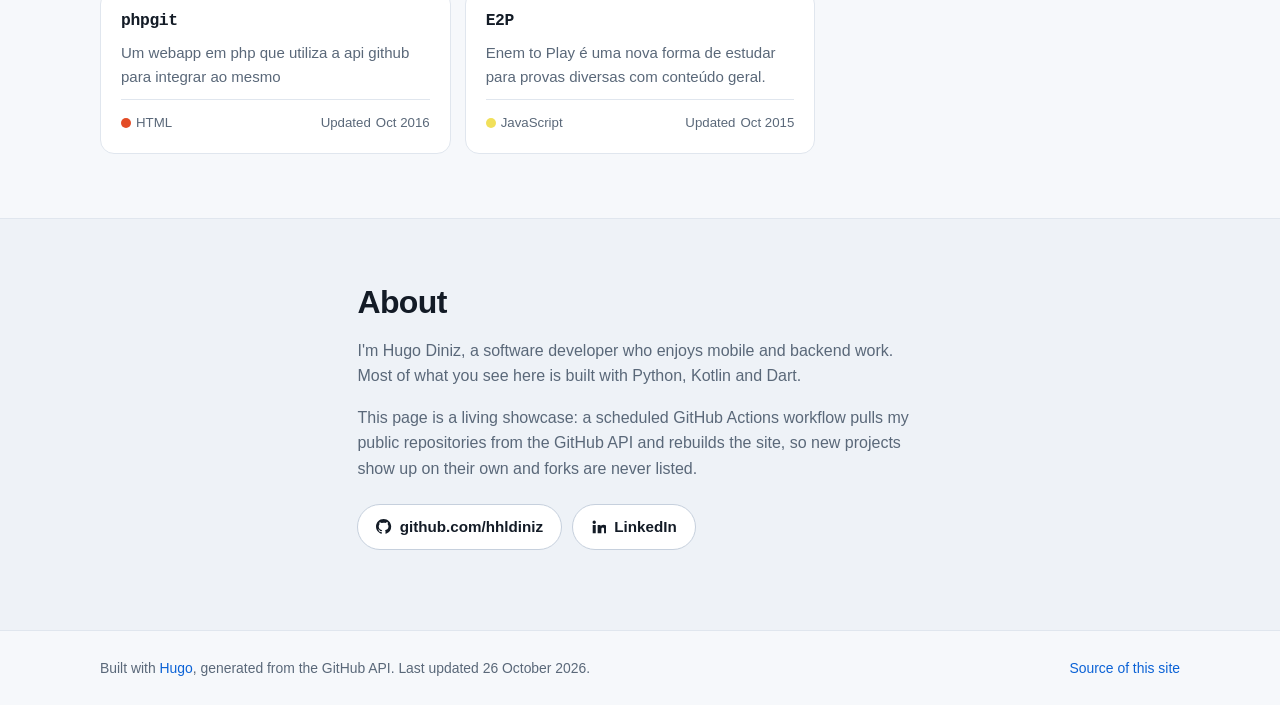
==== commit a2de6b8a: "deploy: 41e1f90b6f4371c943f8d280349ce79de2acee01" ====
--- a/index.html
+++ b/index.html
@@ -53,10 +53,10 @@
 <span class=lang-dot style=background:#355570 aria-hidden=true></span>GDScript<span class=chip__count>1</span>
 </button>
 <button type=button class=chip data-language=TypeScript>
-<span class=lang-dot style=background:#3178c6 aria-hidden=true></span>TypeScript<span class=chip__count>1</span></button></div><p class=result-count data-result-count aria-live=polite hidden></p><div class=grid data-grid><article class=card data-repo data-name=smartpaperserver data-text="smartpaperserver  python " data-language=Python data-stars=1 data-pushed=2026-10-14T07:58:58Z><div class=card__head><h3 class=card__title><a href=https://github.com/hhldiniz/smartpaperserver rel="noopener noreferrer" target=_blank>smartpaperserver</a></h3></div><p class=card__description><span class=muted>No description provided.</span></p><footer class=card__meta><span class=meta-item><span class=lang-dot style=background:#3572a5 aria-hidden=true></span>Python
+<span class=lang-dot style=background:#3178c6 aria-hidden=true></span>TypeScript<span class=chip__count>1</span></button></div><p class=result-count data-result-count aria-live=polite hidden></p><div class=grid data-grid><article class=card data-repo data-name=smartpaperserver data-text="smartpaperserver  python " data-language=Python data-stars=1 data-pushed=2026-10-25T09:27:26Z><div class=card__head><h3 class=card__title><a href=https://github.com/hhldiniz/smartpaperserver rel="noopener noreferrer" target=_blank>smartpaperserver</a></h3></div><p class=card__description><span class=muted>No description provided.</span></p><footer class=card__meta><span class=meta-item><span class=lang-dot style=background:#3572a5 aria-hidden=true></span>Python
 </span><span class=meta-item><svg class="icon" viewBox="0 0 16 16" aria-hidden="true" focusable="false"><path fill="currentcolor" d="M8 .8l2.2 4.45 4.91.72-3.55 3.46.84 4.89L8 12l-4.4 2.32.84-4.89L.9 5.97l4.91-.72L8 .8z"/></svg>1</span>
-<span class="meta-item meta-item--date">Updated <time datetime=2026-10-14T07:58:58Z>Oct 2026</time></span></footer></article><article class=card data-repo data-name=hhldiniz.github.io data-text="hhldiniz.github.io my personal website html " data-language=HTML data-stars=0 data-pushed=2026-10-12T12:33:40Z><div class=card__head><h3 class=card__title><a href=https://github.com/hhldiniz/hhldiniz.github.io rel="noopener noreferrer" target=_blank>hhldiniz.github.io</a></h3></div><p class=card__description>My personal website</p><footer class=card__meta><span class=meta-item><span class=lang-dot style=background:#e34c26 aria-hidden=true></span>HTML
-</span><span class="meta-item meta-item--date">Updated <time datetime=2026-10-12T12:33:40Z>Oct 2026</time></span></footer></article><article class=card data-repo data-name=para-onde-foi-o-meu-dinheiro- data-text="para-onde-foi-o-meu-dinheiro- a project to manage and track your financial life kotlin " data-language=Kotlin data-stars=0 data-pushed=2026-10-12T12:32:19Z><div class=card__head><h3 class=card__title><a href=https://github.com/hhldiniz/Para-onde-foi-o-meu-dinheiro- rel="noopener noreferrer" target=_blank>Para-onde-foi-o-meu-dinheiro-</a></h3></div><p class=card__description>A project to manage and track your financial life</p><footer class=card__meta><span class=meta-item><span class=lang-dot style=background:#a97bff aria-hidden=true></span>Kotlin
+<span class="meta-item meta-item--date">Updated <time datetime=2026-10-25T09:27:26Z>Oct 2026</time></span></footer></article><article class=card data-repo data-name=hhldiniz.github.io data-text="hhldiniz.github.io my personal website html " data-language=HTML data-stars=0 data-pushed=2026-10-19T10:22:27Z><div class=card__head><h3 class=card__title><a href=https://github.com/hhldiniz/hhldiniz.github.io rel="noopener noreferrer" target=_blank>hhldiniz.github.io</a></h3></div><p class=card__description>My personal website</p><footer class=card__meta><span class=meta-item><span class=lang-dot style=background:#e34c26 aria-hidden=true></span>HTML
+</span><span class="meta-item meta-item--date">Updated <time datetime=2026-10-19T10:22:27Z>Oct 2026</time></span></footer></article><article class=card data-repo data-name=para-onde-foi-o-meu-dinheiro- data-text="para-onde-foi-o-meu-dinheiro- a project to manage and track your financial life kotlin " data-language=Kotlin data-stars=0 data-pushed=2026-10-12T12:32:19Z><div class=card__head><h3 class=card__title><a href=https://github.com/hhldiniz/Para-onde-foi-o-meu-dinheiro- rel="noopener noreferrer" target=_blank>Para-onde-foi-o-meu-dinheiro-</a></h3></div><p class=card__description>A project to manage and track your financial life</p><footer class=card__meta><span class=meta-item><span class=lang-dot style=background:#a97bff aria-hidden=true></span>Kotlin
 </span><span class="meta-item meta-item--date">Updated <time datetime=2026-10-12T12:32:19Z>Oct 2026</time></span></footer></article><article class=card data-repo data-name=fluidly data-text="fluidly  gdscript " data-language=GDScript data-stars=0 data-pushed=2026-10-04T07:17:45Z><div class=card__head><h3 class=card__title><a href=https://github.com/hhldiniz/Fluidly rel="noopener noreferrer" target=_blank>Fluidly</a></h3></div><p class=card__description><span class=muted>No description provided.</span></p><footer class=card__meta><span class=meta-item><span class=lang-dot style=background:#355570 aria-hidden=true></span>GDScript
 </span><span class="meta-item meta-item--date">Updated <time datetime=2026-10-04T07:17:45Z>Oct 2026</time></span></footer></article><article class=card data-repo data-name=cadastrosimples data-text="cadastrosimples um crud simples de usuário usando nodejs com sistema ejs de template com mongodb javascript " data-language=JavaScript data-stars=0 data-pushed=2026-10-03T18:24:38Z><div class=card__head><h3 class=card__title><a href=https://github.com/hhldiniz/cadastrosimples rel="noopener noreferrer" target=_blank>cadastrosimples</a></h3></div><p class=card__description>Um CRUD simples de usuário usando nodejs com sistema ejs de template com MongoDB</p><footer class=card__meta><span class=meta-item><span class=lang-dot style=background:#f1e05a aria-hidden=true></span>JavaScript
 </span><span class="meta-item meta-item--date">Updated <time datetime=2026-10-03T18:24:38Z>Oct 2026</time></span></footer></article><article class=card data-repo data-name=cotacao_direta data-text="cotacao_direta um aplicativo simples em flutter que motra a cotação das principais moedas frente ao real. dart " data-language=Dart data-stars=4 data-pushed=2026-09-26T19:04:52Z><div class=card__head><h3 class=card__title><a href=https://github.com/hhldiniz/cotacao_direta rel="noopener noreferrer" target=_blank>cotacao_direta</a></h3></div><p class=card__description>Um aplicativo simples em Flutter que motra a cotação das principais moedas frente ao real.</p><footer class=card__meta><span class=meta-item><span class=lang-dot style=background:#00b4ab aria-hidden=true></span>Dart
@@ -125,4 +125,4 @@
 own and forks are never listed.</p><p class=about__links><a class=button href=https://github.com/hhldiniz rel="noopener noreferrer" target=_blank><svg class="icon" viewBox="0 0 16 16" aria-hidden="true" focusable="false"><path fill="currentcolor" d="M8 0C3.58.0.0 3.58.0 8c0 3.54 2.29 6.53 5.47 7.59.4.07.55-.17.55-.38.0-.19-.01-.82-.01-1.49-2.01.37-2.53-.49-2.69-.94-.09-.23-.48-.94-.82-1.13-.28-.15-.68-.52-.01-.53.63-.01 1.08.58 1.23.82.72 1.21 1.87.87 2.33.66.07-.52.28-.87.51-1.07-1.78-.2-3.64-.89-3.64-3.95.0-.87.31-1.59.82-2.15-.08-.2-.36-1.02.08-2.12.0.0.67-.21 2.2.82a7.4 7.4.0 012-.27c.68.0 1.36.09 2 .27 1.53-1.04 2.2-.82 2.2-.82.44 1.1.16 1.92.08 2.12.51.56.82 1.27.82 2.15.0 3.07-1.87 3.75-3.65 3.95.29.25.54.73.54 1.48.0 1.07-.01 1.93-.01 2.2.0.21.15.46.55.38A8.01 8.01.0 0016 8c0-4.42-3.58-8-8-8z"/></svg>github.com/hhldiniz</a>
 <a class=button href=https://www.linkedin.com/in/hhldiniz/ rel="noopener noreferrer" target=_blank><svg class="icon" viewBox="0 0 16 16" aria-hidden="true" focusable="false"><path fill="currentcolor" d="M3.4 1.6a1.8 1.8.0 110 3.6 1.8 1.8.0 010-3.6zM1.8 6.4H5V15H1.8V6.4zm5.2.0h3.06v1.18h.04c.43-.8 1.47-1.64 3.02-1.64 3.23.0 3.83 2.06 3.83 4.74V15h-3.2v-3.84c0-.92-.02-2.1-1.3-2.1-1.3.0-1.5 1-1.5 2.04V15H7V6.4z"/></svg>LinkedIn</a></p></div></section></main><footer class=site-footer><div class="wrap site-footer__inner"><p>Built with <a href=https://gohugo.io rel="noopener noreferrer" target=_blank>Hugo</a>,
 generated from the GitHub API.
-Last updated <time datetime=2026-10-19T10:22:24Z>19 October 2026</time>.</p><p><a href=https://github.com/hhldiniz/hhldiniz.github.io rel="noopener noreferrer" target=_blank>Source of this site</a></p></div></footer><script src=/js/portfolio.js defer></script></body></html>+Last updated <time datetime=2026-10-26T10:37:04Z>26 October 2026</time>.</p><p><a href=https://github.com/hhldiniz/hhldiniz.github.io rel="noopener noreferrer" target=_blank>Source of this site</a></p></div></footer><script src=/js/portfolio.js defer></script></body></html>
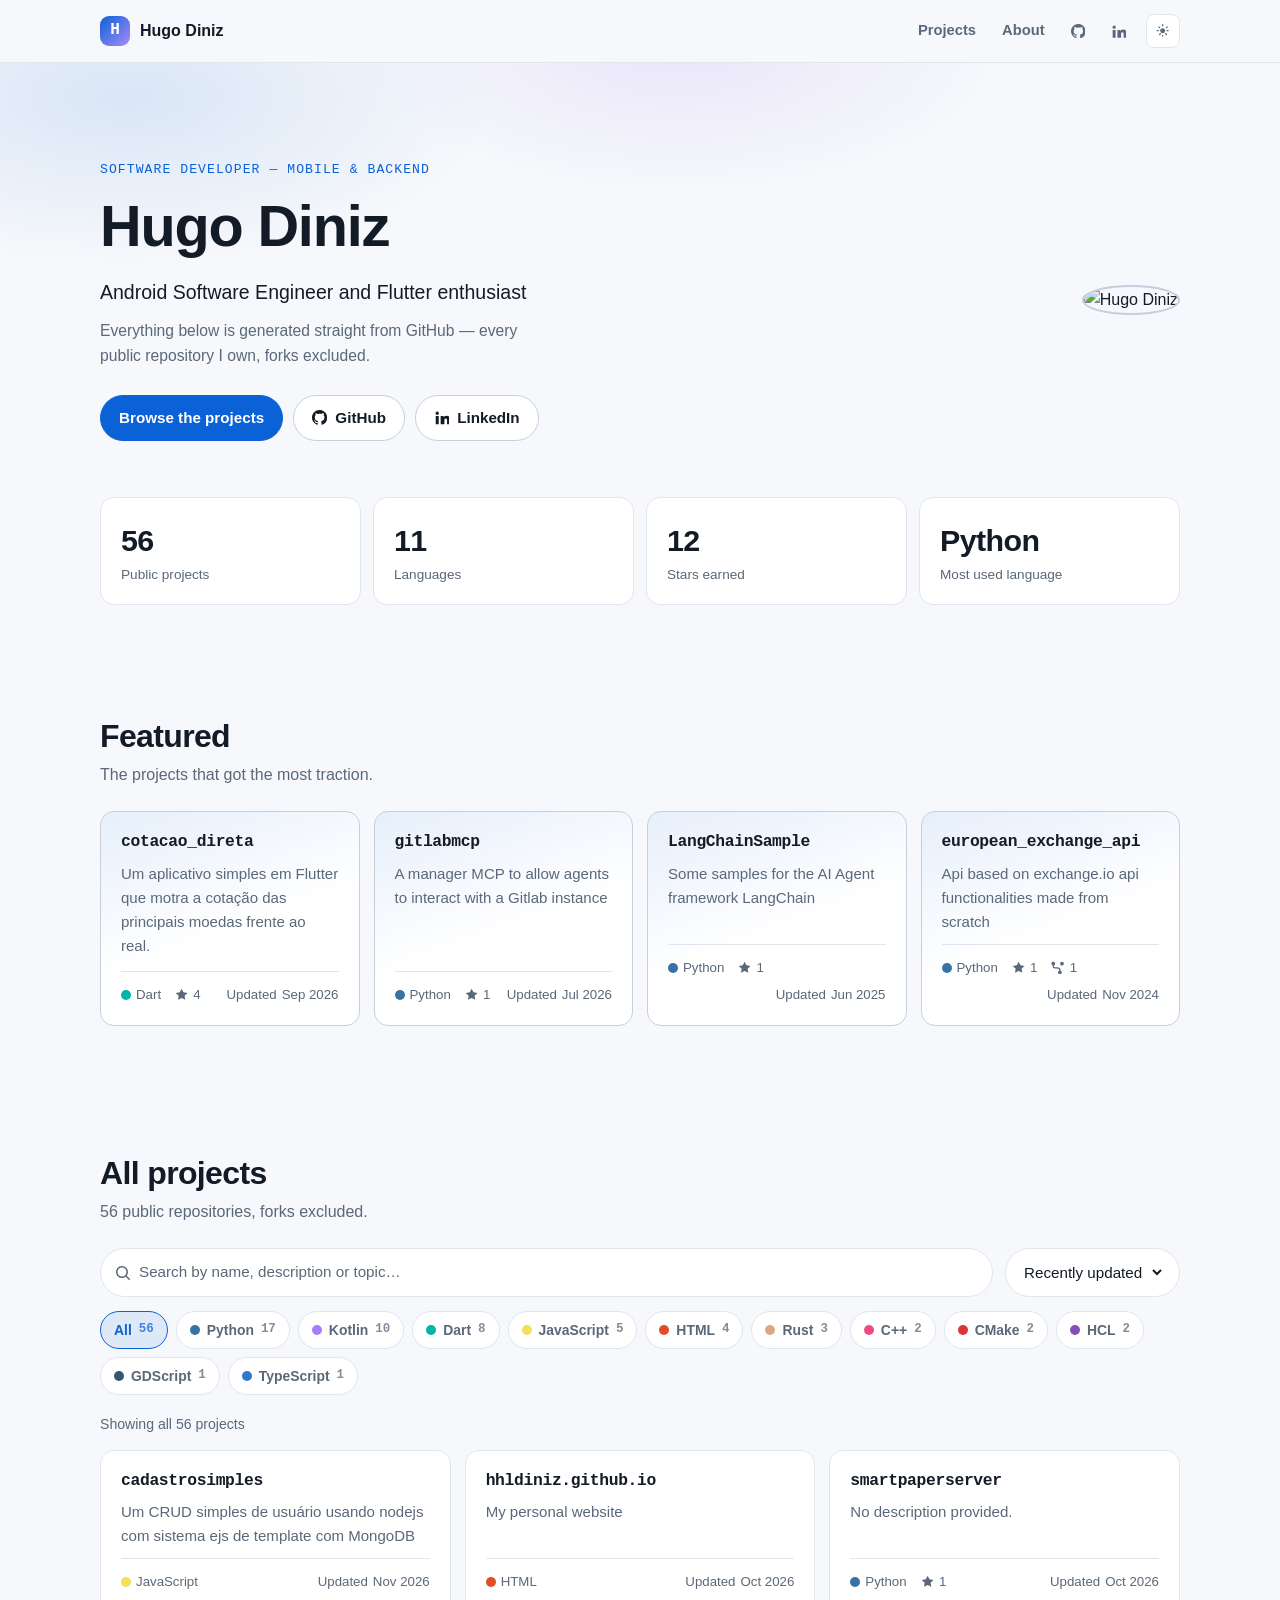
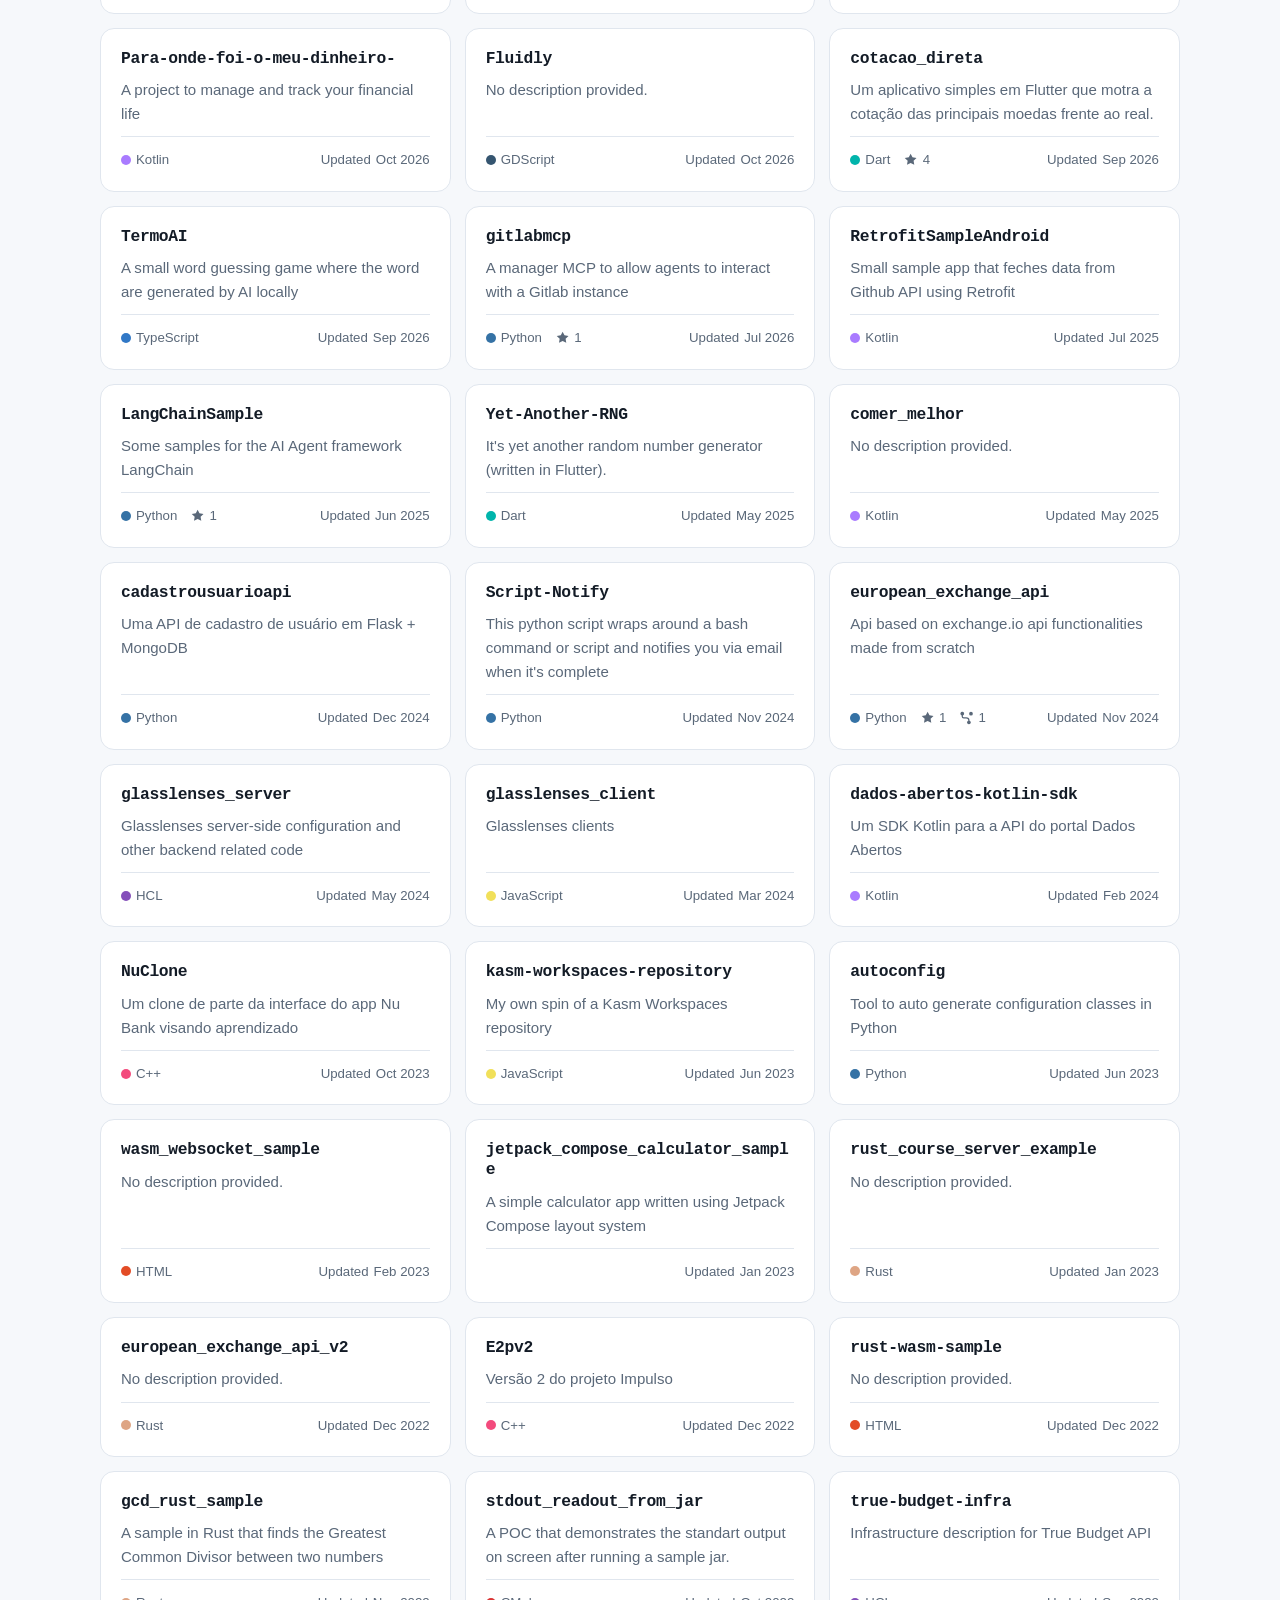
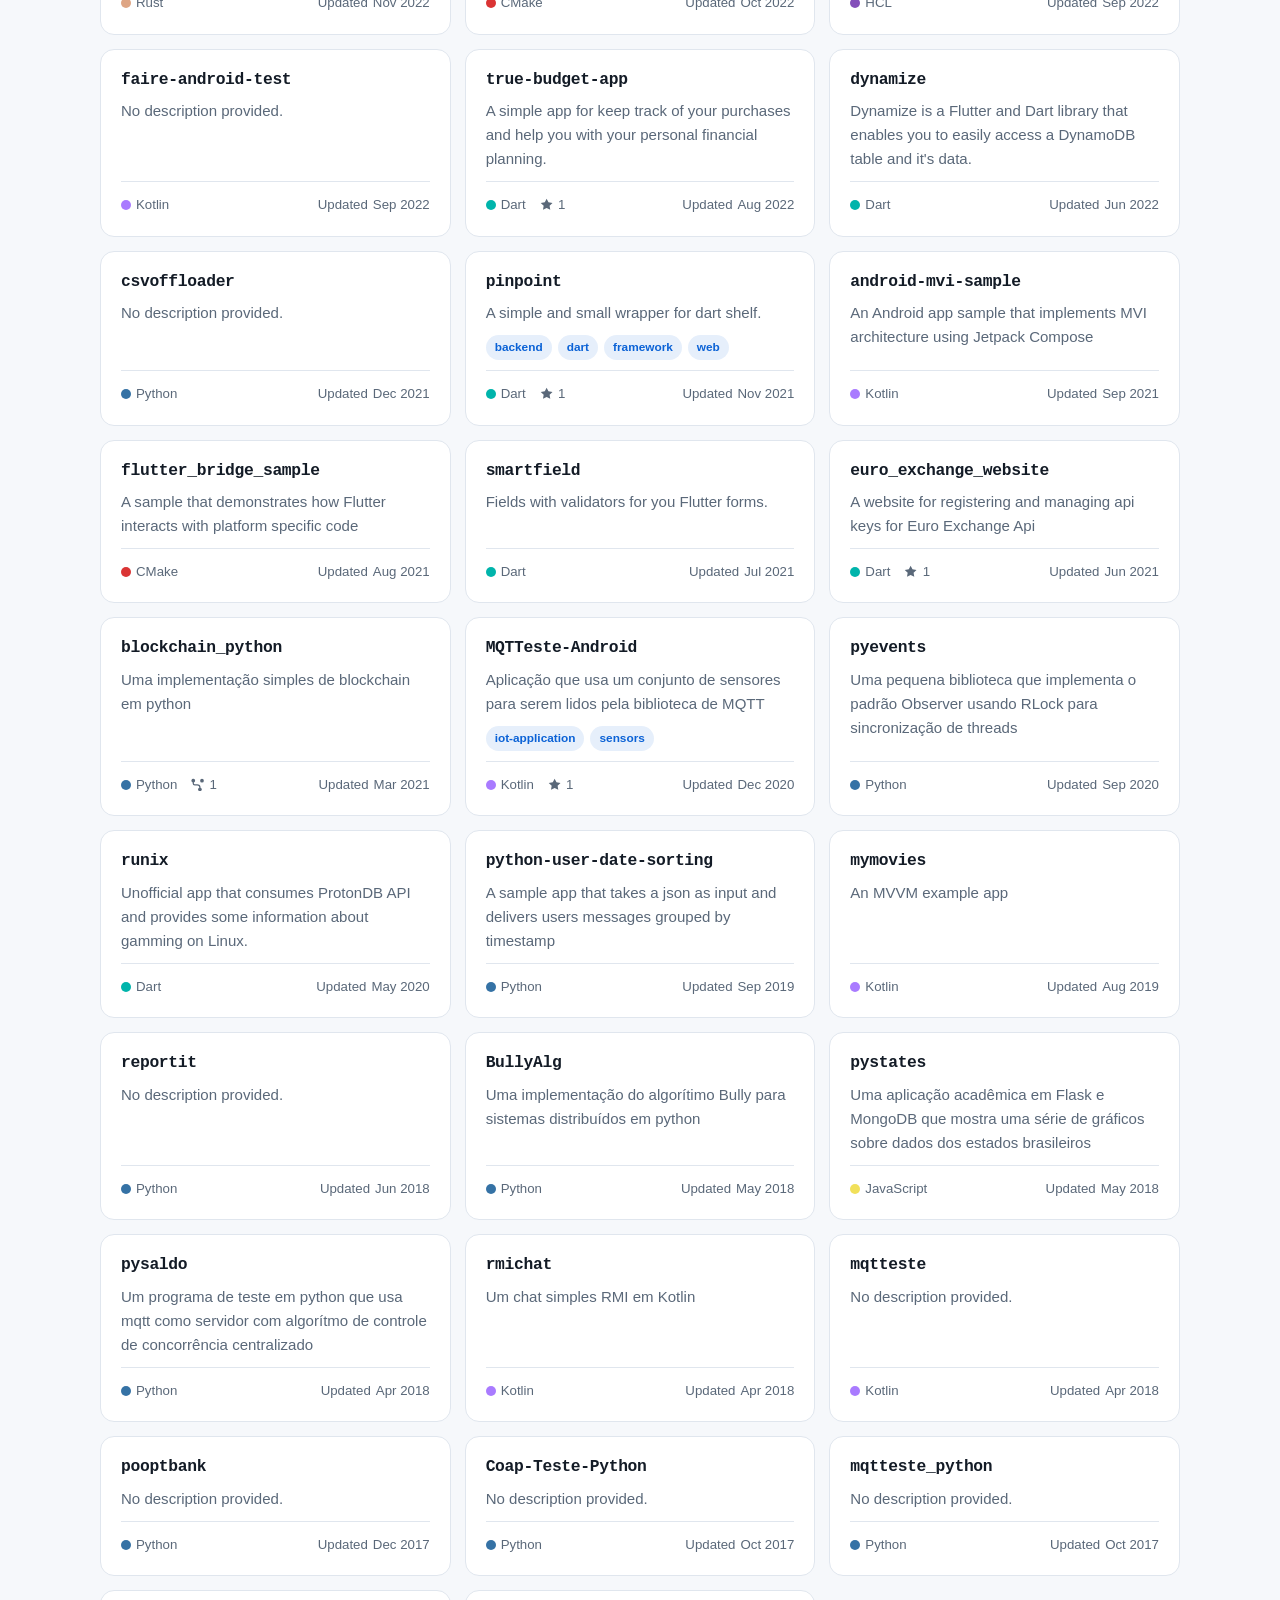
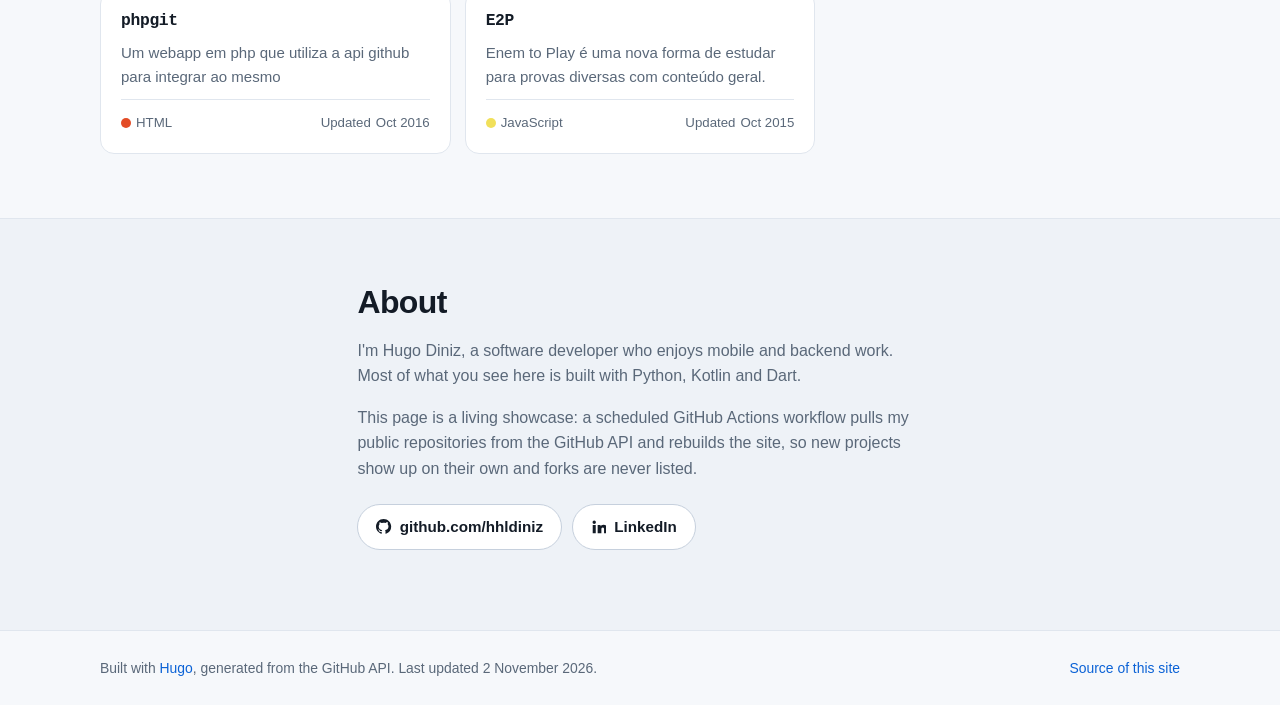
==== commit 01e5f293: "deploy: 41e1f90b6f4371c943f8d280349ce79de2acee01" ====
--- a/index.html
+++ b/index.html
@@ -53,13 +53,13 @@
 <span class=lang-dot style=background:#355570 aria-hidden=true></span>GDScript<span class=chip__count>1</span>
 </button>
 <button type=button class=chip data-language=TypeScript>
-<span class=lang-dot style=background:#3178c6 aria-hidden=true></span>TypeScript<span class=chip__count>1</span></button></div><p class=result-count data-result-count aria-live=polite hidden></p><div class=grid data-grid><article class=card data-repo data-name=smartpaperserver data-text="smartpaperserver  python " data-language=Python data-stars=1 data-pushed=2026-10-25T09:27:26Z><div class=card__head><h3 class=card__title><a href=https://github.com/hhldiniz/smartpaperserver rel="noopener noreferrer" target=_blank>smartpaperserver</a></h3></div><p class=card__description><span class=muted>No description provided.</span></p><footer class=card__meta><span class=meta-item><span class=lang-dot style=background:#3572a5 aria-hidden=true></span>Python
+<span class=lang-dot style=background:#3178c6 aria-hidden=true></span>TypeScript<span class=chip__count>1</span></button></div><p class=result-count data-result-count aria-live=polite hidden></p><div class=grid data-grid><article class=card data-repo data-name=cadastrosimples data-text="cadastrosimples um crud simples de usuário usando nodejs com sistema ejs de template com mongodb javascript " data-language=JavaScript data-stars=0 data-pushed=2026-11-02T08:48:38Z><div class=card__head><h3 class=card__title><a href=https://github.com/hhldiniz/cadastrosimples rel="noopener noreferrer" target=_blank>cadastrosimples</a></h3></div><p class=card__description>Um CRUD simples de usuário usando nodejs com sistema ejs de template com MongoDB</p><footer class=card__meta><span class=meta-item><span class=lang-dot style=background:#f1e05a aria-hidden=true></span>JavaScript
+</span><span class="meta-item meta-item--date">Updated <time datetime=2026-11-02T08:48:38Z>Nov 2026</time></span></footer></article><article class=card data-repo data-name=hhldiniz.github.io data-text="hhldiniz.github.io my personal website html " data-language=HTML data-stars=0 data-pushed=2026-10-26T10:37:07Z><div class=card__head><h3 class=card__title><a href=https://github.com/hhldiniz/hhldiniz.github.io rel="noopener noreferrer" target=_blank>hhldiniz.github.io</a></h3></div><p class=card__description>My personal website</p><footer class=card__meta><span class=meta-item><span class=lang-dot style=background:#e34c26 aria-hidden=true></span>HTML
+</span><span class="meta-item meta-item--date">Updated <time datetime=2026-10-26T10:37:07Z>Oct 2026</time></span></footer></article><article class=card data-repo data-name=smartpaperserver data-text="smartpaperserver  python " data-language=Python data-stars=1 data-pushed=2026-10-25T09:27:26Z><div class=card__head><h3 class=card__title><a href=https://github.com/hhldiniz/smartpaperserver rel="noopener noreferrer" target=_blank>smartpaperserver</a></h3></div><p class=card__description><span class=muted>No description provided.</span></p><footer class=card__meta><span class=meta-item><span class=lang-dot style=background:#3572a5 aria-hidden=true></span>Python
 </span><span class=meta-item><svg class="icon" viewBox="0 0 16 16" aria-hidden="true" focusable="false"><path fill="currentcolor" d="M8 .8l2.2 4.45 4.91.72-3.55 3.46.84 4.89L8 12l-4.4 2.32.84-4.89L.9 5.97l4.91-.72L8 .8z"/></svg>1</span>
-<span class="meta-item meta-item--date">Updated <time datetime=2026-10-25T09:27:26Z>Oct 2026</time></span></footer></article><article class=card data-repo data-name=hhldiniz.github.io data-text="hhldiniz.github.io my personal website html " data-language=HTML data-stars=0 data-pushed=2026-10-19T10:22:27Z><div class=card__head><h3 class=card__title><a href=https://github.com/hhldiniz/hhldiniz.github.io rel="noopener noreferrer" target=_blank>hhldiniz.github.io</a></h3></div><p class=card__description>My personal website</p><footer class=card__meta><span class=meta-item><span class=lang-dot style=background:#e34c26 aria-hidden=true></span>HTML
-</span><span class="meta-item meta-item--date">Updated <time datetime=2026-10-19T10:22:27Z>Oct 2026</time></span></footer></article><article class=card data-repo data-name=para-onde-foi-o-meu-dinheiro- data-text="para-onde-foi-o-meu-dinheiro- a project to manage and track your financial life kotlin " data-language=Kotlin data-stars=0 data-pushed=2026-10-12T12:32:19Z><div class=card__head><h3 class=card__title><a href=https://github.com/hhldiniz/Para-onde-foi-o-meu-dinheiro- rel="noopener noreferrer" target=_blank>Para-onde-foi-o-meu-dinheiro-</a></h3></div><p class=card__description>A project to manage and track your financial life</p><footer class=card__meta><span class=meta-item><span class=lang-dot style=background:#a97bff aria-hidden=true></span>Kotlin
+<span class="meta-item meta-item--date">Updated <time datetime=2026-10-25T09:27:26Z>Oct 2026</time></span></footer></article><article class=card data-repo data-name=para-onde-foi-o-meu-dinheiro- data-text="para-onde-foi-o-meu-dinheiro- a project to manage and track your financial life kotlin " data-language=Kotlin data-stars=0 data-pushed=2026-10-12T12:32:19Z><div class=card__head><h3 class=card__title><a href=https://github.com/hhldiniz/Para-onde-foi-o-meu-dinheiro- rel="noopener noreferrer" target=_blank>Para-onde-foi-o-meu-dinheiro-</a></h3></div><p class=card__description>A project to manage and track your financial life</p><footer class=card__meta><span class=meta-item><span class=lang-dot style=background:#a97bff aria-hidden=true></span>Kotlin
 </span><span class="meta-item meta-item--date">Updated <time datetime=2026-10-12T12:32:19Z>Oct 2026</time></span></footer></article><article class=card data-repo data-name=fluidly data-text="fluidly  gdscript " data-language=GDScript data-stars=0 data-pushed=2026-10-04T07:17:45Z><div class=card__head><h3 class=card__title><a href=https://github.com/hhldiniz/Fluidly rel="noopener noreferrer" target=_blank>Fluidly</a></h3></div><p class=card__description><span class=muted>No description provided.</span></p><footer class=card__meta><span class=meta-item><span class=lang-dot style=background:#355570 aria-hidden=true></span>GDScript
-</span><span class="meta-item meta-item--date">Updated <time datetime=2026-10-04T07:17:45Z>Oct 2026</time></span></footer></article><article class=card data-repo data-name=cadastrosimples data-text="cadastrosimples um crud simples de usuário usando nodejs com sistema ejs de template com mongodb javascript " data-language=JavaScript data-stars=0 data-pushed=2026-10-03T18:24:38Z><div class=card__head><h3 class=card__title><a href=https://github.com/hhldiniz/cadastrosimples rel="noopener noreferrer" target=_blank>cadastrosimples</a></h3></div><p class=card__description>Um CRUD simples de usuário usando nodejs com sistema ejs de template com MongoDB</p><footer class=card__meta><span class=meta-item><span class=lang-dot style=background:#f1e05a aria-hidden=true></span>JavaScript
-</span><span class="meta-item meta-item--date">Updated <time datetime=2026-10-03T18:24:38Z>Oct 2026</time></span></footer></article><article class=card data-repo data-name=cotacao_direta data-text="cotacao_direta um aplicativo simples em flutter que motra a cotação das principais moedas frente ao real. dart " data-language=Dart data-stars=4 data-pushed=2026-09-26T19:04:52Z><div class=card__head><h3 class=card__title><a href=https://github.com/hhldiniz/cotacao_direta rel="noopener noreferrer" target=_blank>cotacao_direta</a></h3></div><p class=card__description>Um aplicativo simples em Flutter que motra a cotação das principais moedas frente ao real.</p><footer class=card__meta><span class=meta-item><span class=lang-dot style=background:#00b4ab aria-hidden=true></span>Dart
+</span><span class="meta-item meta-item--date">Updated <time datetime=2026-10-04T07:17:45Z>Oct 2026</time></span></footer></article><article class=card data-repo data-name=cotacao_direta data-text="cotacao_direta um aplicativo simples em flutter que motra a cotação das principais moedas frente ao real. dart " data-language=Dart data-stars=4 data-pushed=2026-09-26T19:04:52Z><div class=card__head><h3 class=card__title><a href=https://github.com/hhldiniz/cotacao_direta rel="noopener noreferrer" target=_blank>cotacao_direta</a></h3></div><p class=card__description>Um aplicativo simples em Flutter que motra a cotação das principais moedas frente ao real.</p><footer class=card__meta><span class=meta-item><span class=lang-dot style=background:#00b4ab aria-hidden=true></span>Dart
 </span><span class=meta-item><svg class="icon" viewBox="0 0 16 16" aria-hidden="true" focusable="false"><path fill="currentcolor" d="M8 .8l2.2 4.45 4.91.72-3.55 3.46.84 4.89L8 12l-4.4 2.32.84-4.89L.9 5.97l4.91-.72L8 .8z"/></svg>4</span>
 <span class="meta-item meta-item--date">Updated <time datetime=2026-09-26T19:04:52Z>Sep 2026</time></span></footer></article><article class=card data-repo data-name=termoai data-text="termoai a small word guessing game where the word are generated by ai locally typescript " data-language=TypeScript data-stars=0 data-pushed=2026-09-26T18:30:41Z><div class=card__head><h3 class=card__title><a href=https://github.com/hhldiniz/TermoAI rel="noopener noreferrer" target=_blank>TermoAI</a></h3></div><p class=card__description>A small word guessing game where the word are generated by AI locally</p><footer class=card__meta><span class=meta-item><span class=lang-dot style=background:#3178c6 aria-hidden=true></span>TypeScript
 </span><span class="meta-item meta-item--date">Updated <time datetime=2026-09-26T18:30:41Z>Sep 2026</time></span></footer></article><article class=card data-repo data-name=gitlabmcp data-text="gitlabmcp a manager mcp to allow agents to interact with a gitlab instance python " data-language=Python data-stars=1 data-pushed=2026-07-07T11:11:59Z><div class=card__head><h3 class=card__title><a href=https://github.com/hhldiniz/gitlabmcp rel="noopener noreferrer" target=_blank>gitlabmcp</a></h3></div><p class=card__description>A manager MCP to allow agents to interact with a Gitlab instance</p><footer class=card__meta><span class=meta-item><span class=lang-dot style=background:#3572a5 aria-hidden=true></span>Python
@@ -125,4 +125,4 @@
 own and forks are never listed.</p><p class=about__links><a class=button href=https://github.com/hhldiniz rel="noopener noreferrer" target=_blank><svg class="icon" viewBox="0 0 16 16" aria-hidden="true" focusable="false"><path fill="currentcolor" d="M8 0C3.58.0.0 3.58.0 8c0 3.54 2.29 6.53 5.47 7.59.4.07.55-.17.55-.38.0-.19-.01-.82-.01-1.49-2.01.37-2.53-.49-2.69-.94-.09-.23-.48-.94-.82-1.13-.28-.15-.68-.52-.01-.53.63-.01 1.08.58 1.23.82.72 1.21 1.87.87 2.33.66.07-.52.28-.87.51-1.07-1.78-.2-3.64-.89-3.64-3.95.0-.87.31-1.59.82-2.15-.08-.2-.36-1.02.08-2.12.0.0.67-.21 2.2.82a7.4 7.4.0 012-.27c.68.0 1.36.09 2 .27 1.53-1.04 2.2-.82 2.2-.82.44 1.1.16 1.92.08 2.12.51.56.82 1.27.82 2.15.0 3.07-1.87 3.75-3.65 3.95.29.25.54.73.54 1.48.0 1.07-.01 1.93-.01 2.2.0.21.15.46.55.38A8.01 8.01.0 0016 8c0-4.42-3.58-8-8-8z"/></svg>github.com/hhldiniz</a>
 <a class=button href=https://www.linkedin.com/in/hhldiniz/ rel="noopener noreferrer" target=_blank><svg class="icon" viewBox="0 0 16 16" aria-hidden="true" focusable="false"><path fill="currentcolor" d="M3.4 1.6a1.8 1.8.0 110 3.6 1.8 1.8.0 010-3.6zM1.8 6.4H5V15H1.8V6.4zm5.2.0h3.06v1.18h.04c.43-.8 1.47-1.64 3.02-1.64 3.23.0 3.83 2.06 3.83 4.74V15h-3.2v-3.84c0-.92-.02-2.1-1.3-2.1-1.3.0-1.5 1-1.5 2.04V15H7V6.4z"/></svg>LinkedIn</a></p></div></section></main><footer class=site-footer><div class="wrap site-footer__inner"><p>Built with <a href=https://gohugo.io rel="noopener noreferrer" target=_blank>Hugo</a>,
 generated from the GitHub API.
-Last updated <time datetime=2026-10-26T10:37:04Z>26 October 2026</time>.</p><p><a href=https://github.com/hhldiniz/hhldiniz.github.io rel="noopener noreferrer" target=_blank>Source of this site</a></p></div></footer><script src=/js/portfolio.js defer></script></body></html>+Last updated <time datetime=2026-11-02T12:56:01Z>2 November 2026</time>.</p><p><a href=https://github.com/hhldiniz/hhldiniz.github.io rel="noopener noreferrer" target=_blank>Source of this site</a></p></div></footer><script src=/js/portfolio.js defer></script></body></html>
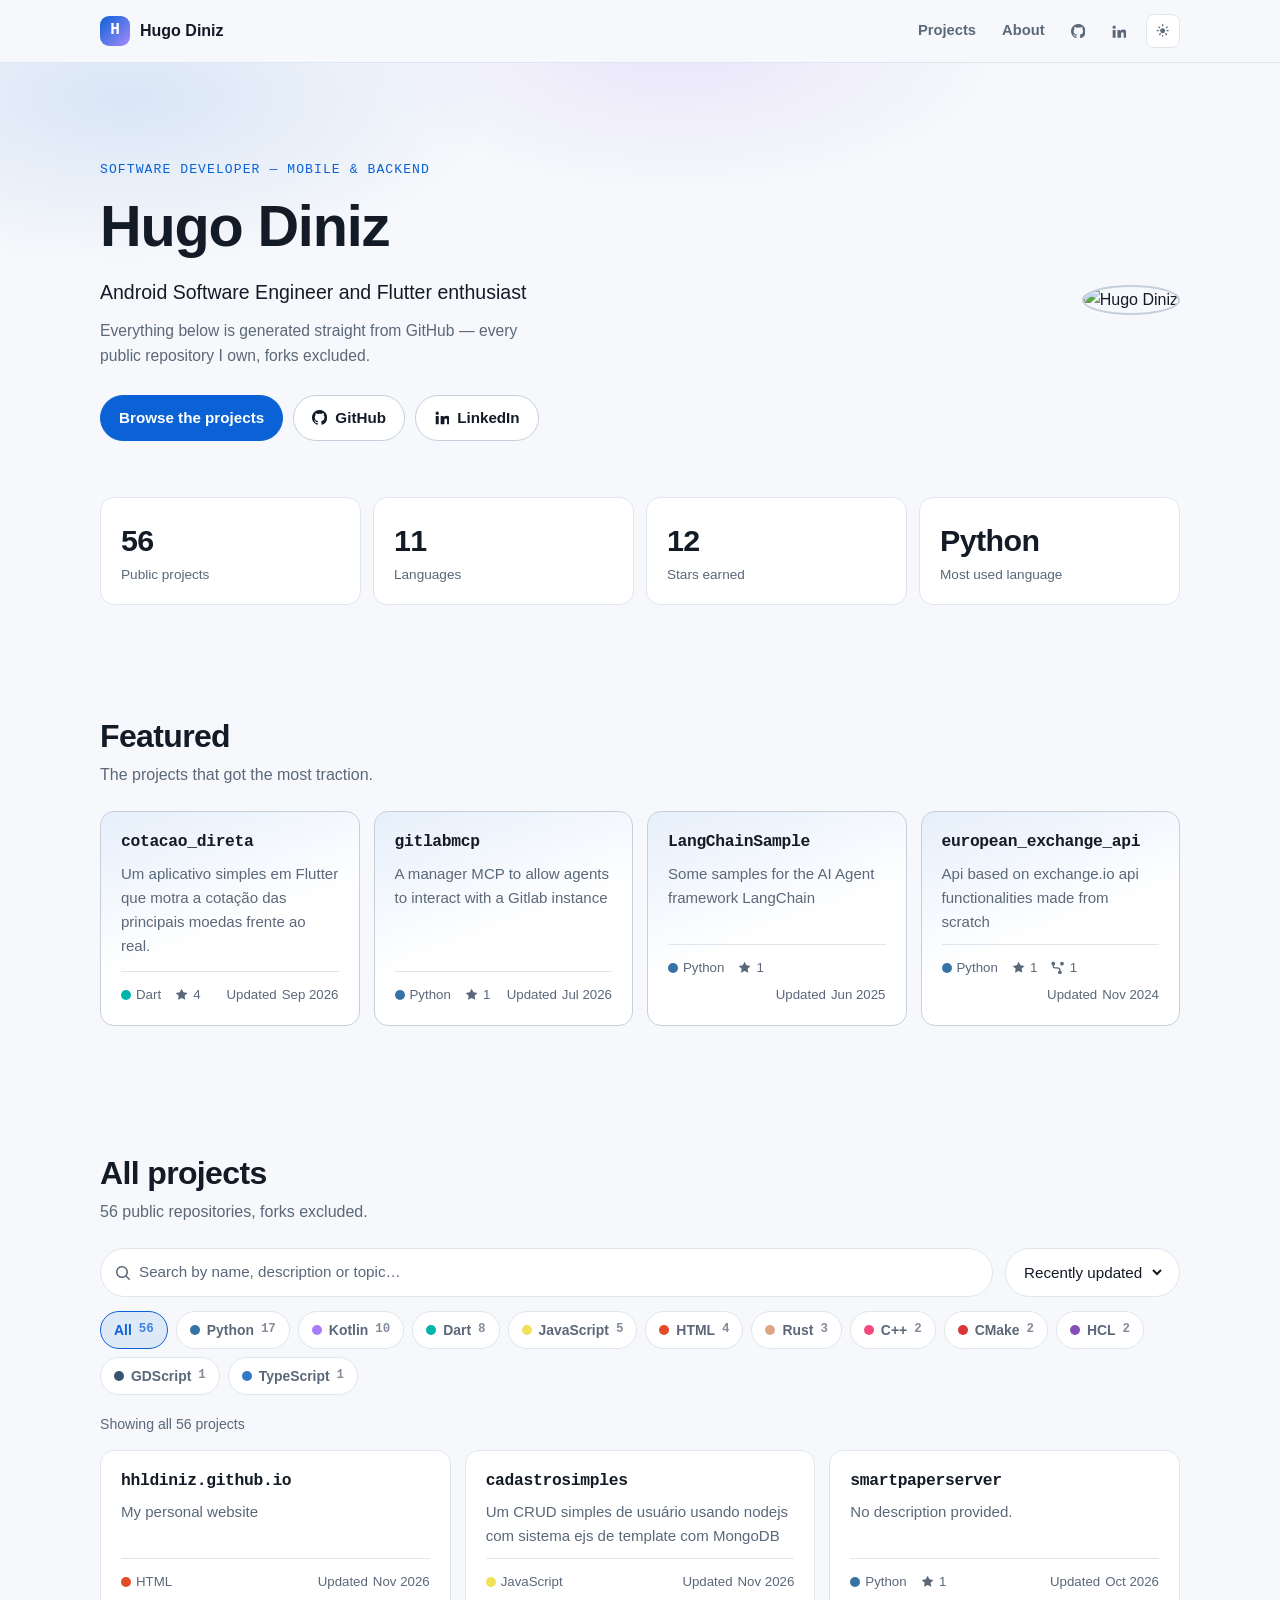
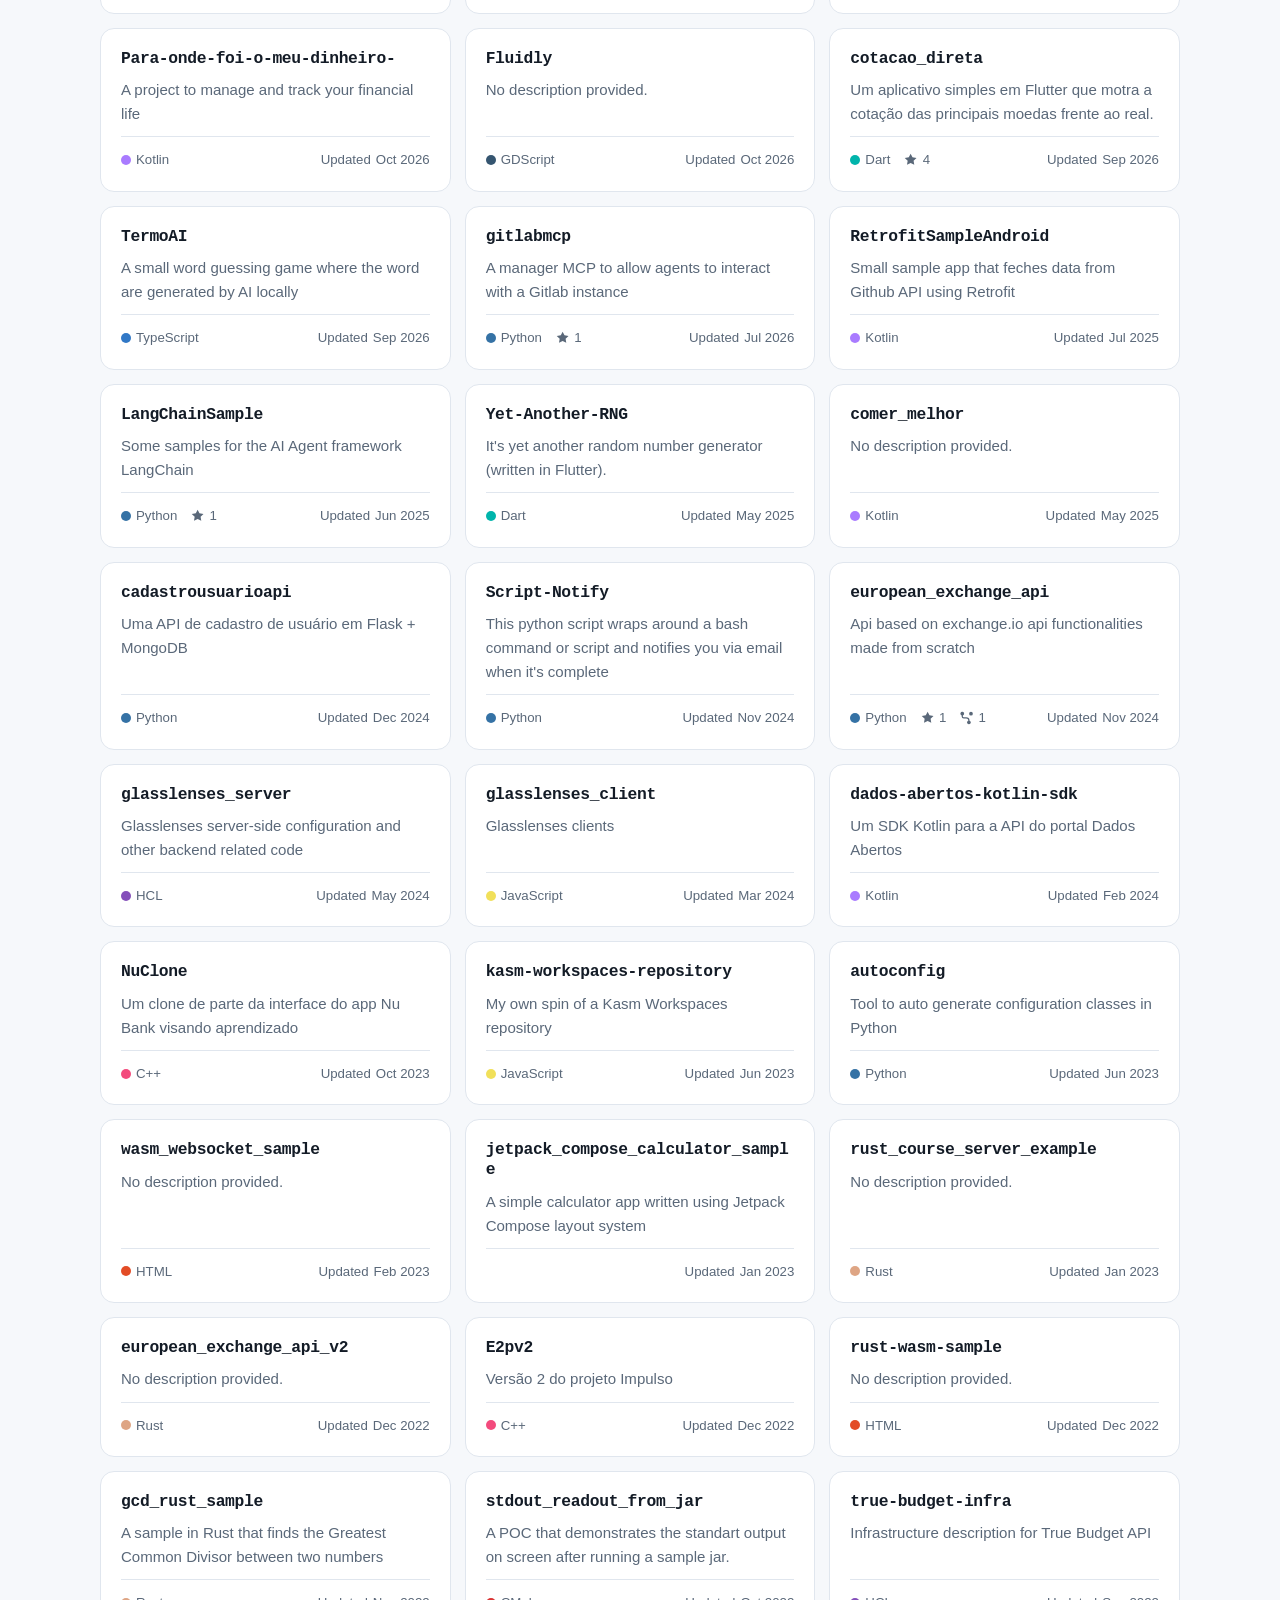
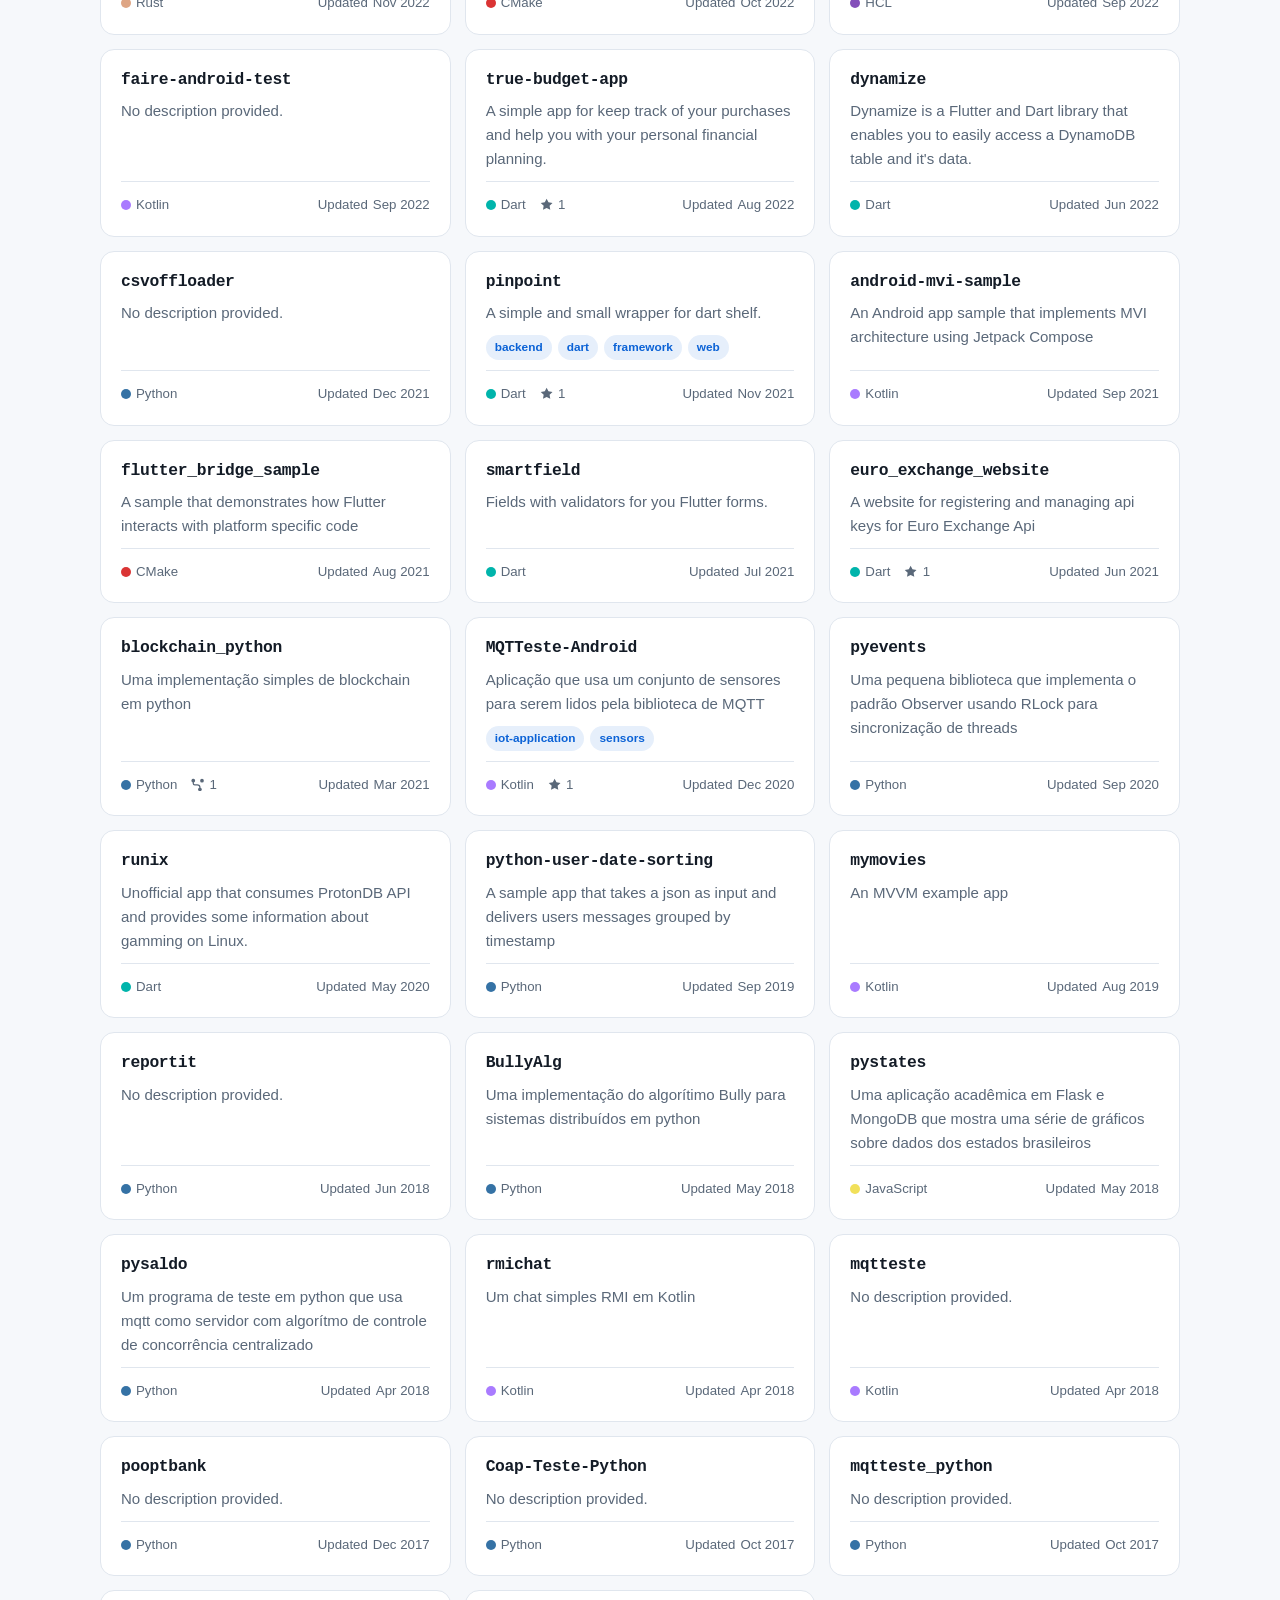
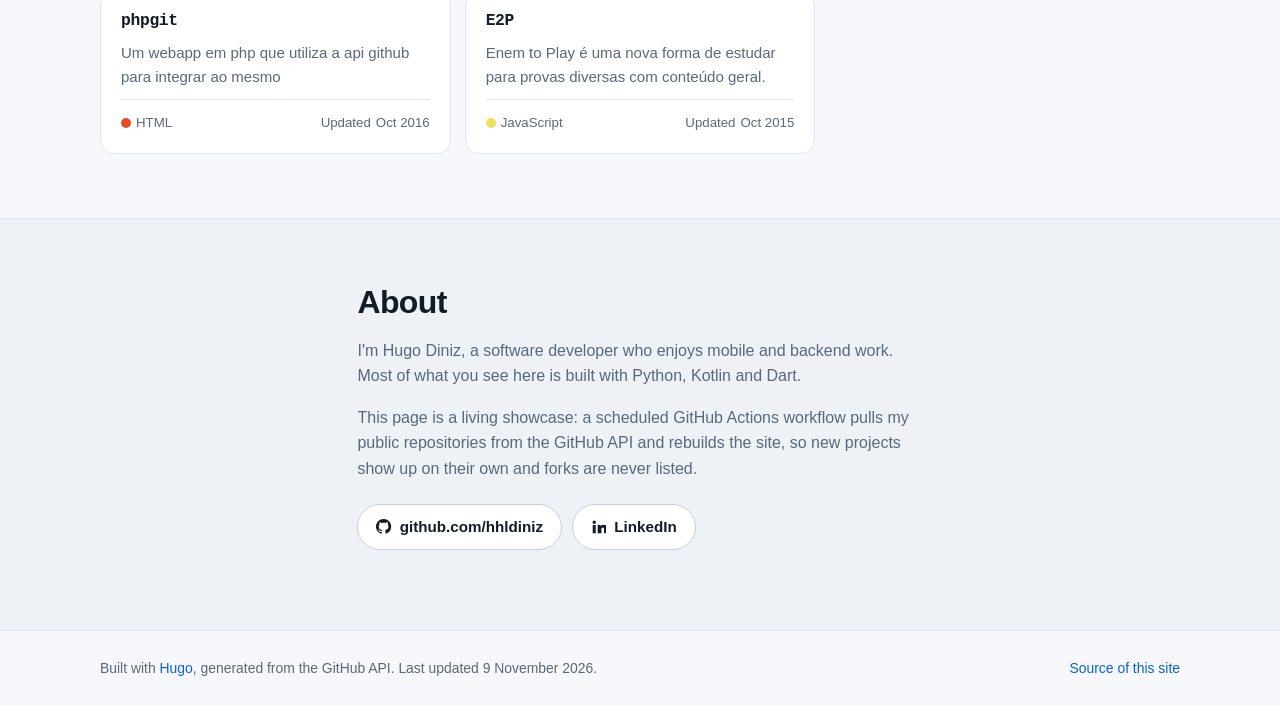
==== commit c8bcb373: "deploy: 41e1f90b6f4371c943f8d280349ce79de2acee01" ====
--- a/index.html
+++ b/index.html
@@ -53,9 +53,9 @@
 <span class=lang-dot style=background:#355570 aria-hidden=true></span>GDScript<span class=chip__count>1</span>
 </button>
 <button type=button class=chip data-language=TypeScript>
-<span class=lang-dot style=background:#3178c6 aria-hidden=true></span>TypeScript<span class=chip__count>1</span></button></div><p class=result-count data-result-count aria-live=polite hidden></p><div class=grid data-grid><article class=card data-repo data-name=cadastrosimples data-text="cadastrosimples um crud simples de usuário usando nodejs com sistema ejs de template com mongodb javascript " data-language=JavaScript data-stars=0 data-pushed=2026-11-02T08:48:38Z><div class=card__head><h3 class=card__title><a href=https://github.com/hhldiniz/cadastrosimples rel="noopener noreferrer" target=_blank>cadastrosimples</a></h3></div><p class=card__description>Um CRUD simples de usuário usando nodejs com sistema ejs de template com MongoDB</p><footer class=card__meta><span class=meta-item><span class=lang-dot style=background:#f1e05a aria-hidden=true></span>JavaScript
-</span><span class="meta-item meta-item--date">Updated <time datetime=2026-11-02T08:48:38Z>Nov 2026</time></span></footer></article><article class=card data-repo data-name=hhldiniz.github.io data-text="hhldiniz.github.io my personal website html " data-language=HTML data-stars=0 data-pushed=2026-10-26T10:37:07Z><div class=card__head><h3 class=card__title><a href=https://github.com/hhldiniz/hhldiniz.github.io rel="noopener noreferrer" target=_blank>hhldiniz.github.io</a></h3></div><p class=card__description>My personal website</p><footer class=card__meta><span class=meta-item><span class=lang-dot style=background:#e34c26 aria-hidden=true></span>HTML
-</span><span class="meta-item meta-item--date">Updated <time datetime=2026-10-26T10:37:07Z>Oct 2026</time></span></footer></article><article class=card data-repo data-name=smartpaperserver data-text="smartpaperserver  python " data-language=Python data-stars=1 data-pushed=2026-10-25T09:27:26Z><div class=card__head><h3 class=card__title><a href=https://github.com/hhldiniz/smartpaperserver rel="noopener noreferrer" target=_blank>smartpaperserver</a></h3></div><p class=card__description><span class=muted>No description provided.</span></p><footer class=card__meta><span class=meta-item><span class=lang-dot style=background:#3572a5 aria-hidden=true></span>Python
+<span class=lang-dot style=background:#3178c6 aria-hidden=true></span>TypeScript<span class=chip__count>1</span></button></div><p class=result-count data-result-count aria-live=polite hidden></p><div class=grid data-grid><article class=card data-repo data-name=hhldiniz.github.io data-text="hhldiniz.github.io my personal website html " data-language=HTML data-stars=0 data-pushed=2026-11-02T12:56:04Z><div class=card__head><h3 class=card__title><a href=https://github.com/hhldiniz/hhldiniz.github.io rel="noopener noreferrer" target=_blank>hhldiniz.github.io</a></h3></div><p class=card__description>My personal website</p><footer class=card__meta><span class=meta-item><span class=lang-dot style=background:#e34c26 aria-hidden=true></span>HTML
+</span><span class="meta-item meta-item--date">Updated <time datetime=2026-11-02T12:56:04Z>Nov 2026</time></span></footer></article><article class=card data-repo data-name=cadastrosimples data-text="cadastrosimples um crud simples de usuário usando nodejs com sistema ejs de template com mongodb javascript " data-language=JavaScript data-stars=0 data-pushed=2026-11-02T08:48:38Z><div class=card__head><h3 class=card__title><a href=https://github.com/hhldiniz/cadastrosimples rel="noopener noreferrer" target=_blank>cadastrosimples</a></h3></div><p class=card__description>Um CRUD simples de usuário usando nodejs com sistema ejs de template com MongoDB</p><footer class=card__meta><span class=meta-item><span class=lang-dot style=background:#f1e05a aria-hidden=true></span>JavaScript
+</span><span class="meta-item meta-item--date">Updated <time datetime=2026-11-02T08:48:38Z>Nov 2026</time></span></footer></article><article class=card data-repo data-name=smartpaperserver data-text="smartpaperserver  python " data-language=Python data-stars=1 data-pushed=2026-10-25T09:27:26Z><div class=card__head><h3 class=card__title><a href=https://github.com/hhldiniz/smartpaperserver rel="noopener noreferrer" target=_blank>smartpaperserver</a></h3></div><p class=card__description><span class=muted>No description provided.</span></p><footer class=card__meta><span class=meta-item><span class=lang-dot style=background:#3572a5 aria-hidden=true></span>Python
 </span><span class=meta-item><svg class="icon" viewBox="0 0 16 16" aria-hidden="true" focusable="false"><path fill="currentcolor" d="M8 .8l2.2 4.45 4.91.72-3.55 3.46.84 4.89L8 12l-4.4 2.32.84-4.89L.9 5.97l4.91-.72L8 .8z"/></svg>1</span>
 <span class="meta-item meta-item--date">Updated <time datetime=2026-10-25T09:27:26Z>Oct 2026</time></span></footer></article><article class=card data-repo data-name=para-onde-foi-o-meu-dinheiro- data-text="para-onde-foi-o-meu-dinheiro- a project to manage and track your financial life kotlin " data-language=Kotlin data-stars=0 data-pushed=2026-10-12T12:32:19Z><div class=card__head><h3 class=card__title><a href=https://github.com/hhldiniz/Para-onde-foi-o-meu-dinheiro- rel="noopener noreferrer" target=_blank>Para-onde-foi-o-meu-dinheiro-</a></h3></div><p class=card__description>A project to manage and track your financial life</p><footer class=card__meta><span class=meta-item><span class=lang-dot style=background:#a97bff aria-hidden=true></span>Kotlin
 </span><span class="meta-item meta-item--date">Updated <time datetime=2026-10-12T12:32:19Z>Oct 2026</time></span></footer></article><article class=card data-repo data-name=fluidly data-text="fluidly  gdscript " data-language=GDScript data-stars=0 data-pushed=2026-10-04T07:17:45Z><div class=card__head><h3 class=card__title><a href=https://github.com/hhldiniz/Fluidly rel="noopener noreferrer" target=_blank>Fluidly</a></h3></div><p class=card__description><span class=muted>No description provided.</span></p><footer class=card__meta><span class=meta-item><span class=lang-dot style=background:#355570 aria-hidden=true></span>GDScript
@@ -125,4 +125,4 @@
 own and forks are never listed.</p><p class=about__links><a class=button href=https://github.com/hhldiniz rel="noopener noreferrer" target=_blank><svg class="icon" viewBox="0 0 16 16" aria-hidden="true" focusable="false"><path fill="currentcolor" d="M8 0C3.58.0.0 3.58.0 8c0 3.54 2.29 6.53 5.47 7.59.4.07.55-.17.55-.38.0-.19-.01-.82-.01-1.49-2.01.37-2.53-.49-2.69-.94-.09-.23-.48-.94-.82-1.13-.28-.15-.68-.52-.01-.53.63-.01 1.08.58 1.23.82.72 1.21 1.87.87 2.33.66.07-.52.28-.87.51-1.07-1.78-.2-3.64-.89-3.64-3.95.0-.87.31-1.59.82-2.15-.08-.2-.36-1.02.08-2.12.0.0.67-.21 2.2.82a7.4 7.4.0 012-.27c.68.0 1.36.09 2 .27 1.53-1.04 2.2-.82 2.2-.82.44 1.1.16 1.92.08 2.12.51.56.82 1.27.82 2.15.0 3.07-1.87 3.75-3.65 3.95.29.25.54.73.54 1.48.0 1.07-.01 1.93-.01 2.2.0.21.15.46.55.38A8.01 8.01.0 0016 8c0-4.42-3.58-8-8-8z"/></svg>github.com/hhldiniz</a>
 <a class=button href=https://www.linkedin.com/in/hhldiniz/ rel="noopener noreferrer" target=_blank><svg class="icon" viewBox="0 0 16 16" aria-hidden="true" focusable="false"><path fill="currentcolor" d="M3.4 1.6a1.8 1.8.0 110 3.6 1.8 1.8.0 010-3.6zM1.8 6.4H5V15H1.8V6.4zm5.2.0h3.06v1.18h.04c.43-.8 1.47-1.64 3.02-1.64 3.23.0 3.83 2.06 3.83 4.74V15h-3.2v-3.84c0-.92-.02-2.1-1.3-2.1-1.3.0-1.5 1-1.5 2.04V15H7V6.4z"/></svg>LinkedIn</a></p></div></section></main><footer class=site-footer><div class="wrap site-footer__inner"><p>Built with <a href=https://gohugo.io rel="noopener noreferrer" target=_blank>Hugo</a>,
 generated from the GitHub API.
-Last updated <time datetime=2026-11-02T12:56:01Z>2 November 2026</time>.</p><p><a href=https://github.com/hhldiniz/hhldiniz.github.io rel="noopener noreferrer" target=_blank>Source of this site</a></p></div></footer><script src=/js/portfolio.js defer></script></body></html>+Last updated <time datetime=2026-11-09T13:27:32Z>9 November 2026</time>.</p><p><a href=https://github.com/hhldiniz/hhldiniz.github.io rel="noopener noreferrer" target=_blank>Source of this site</a></p></div></footer><script src=/js/portfolio.js defer></script></body></html>
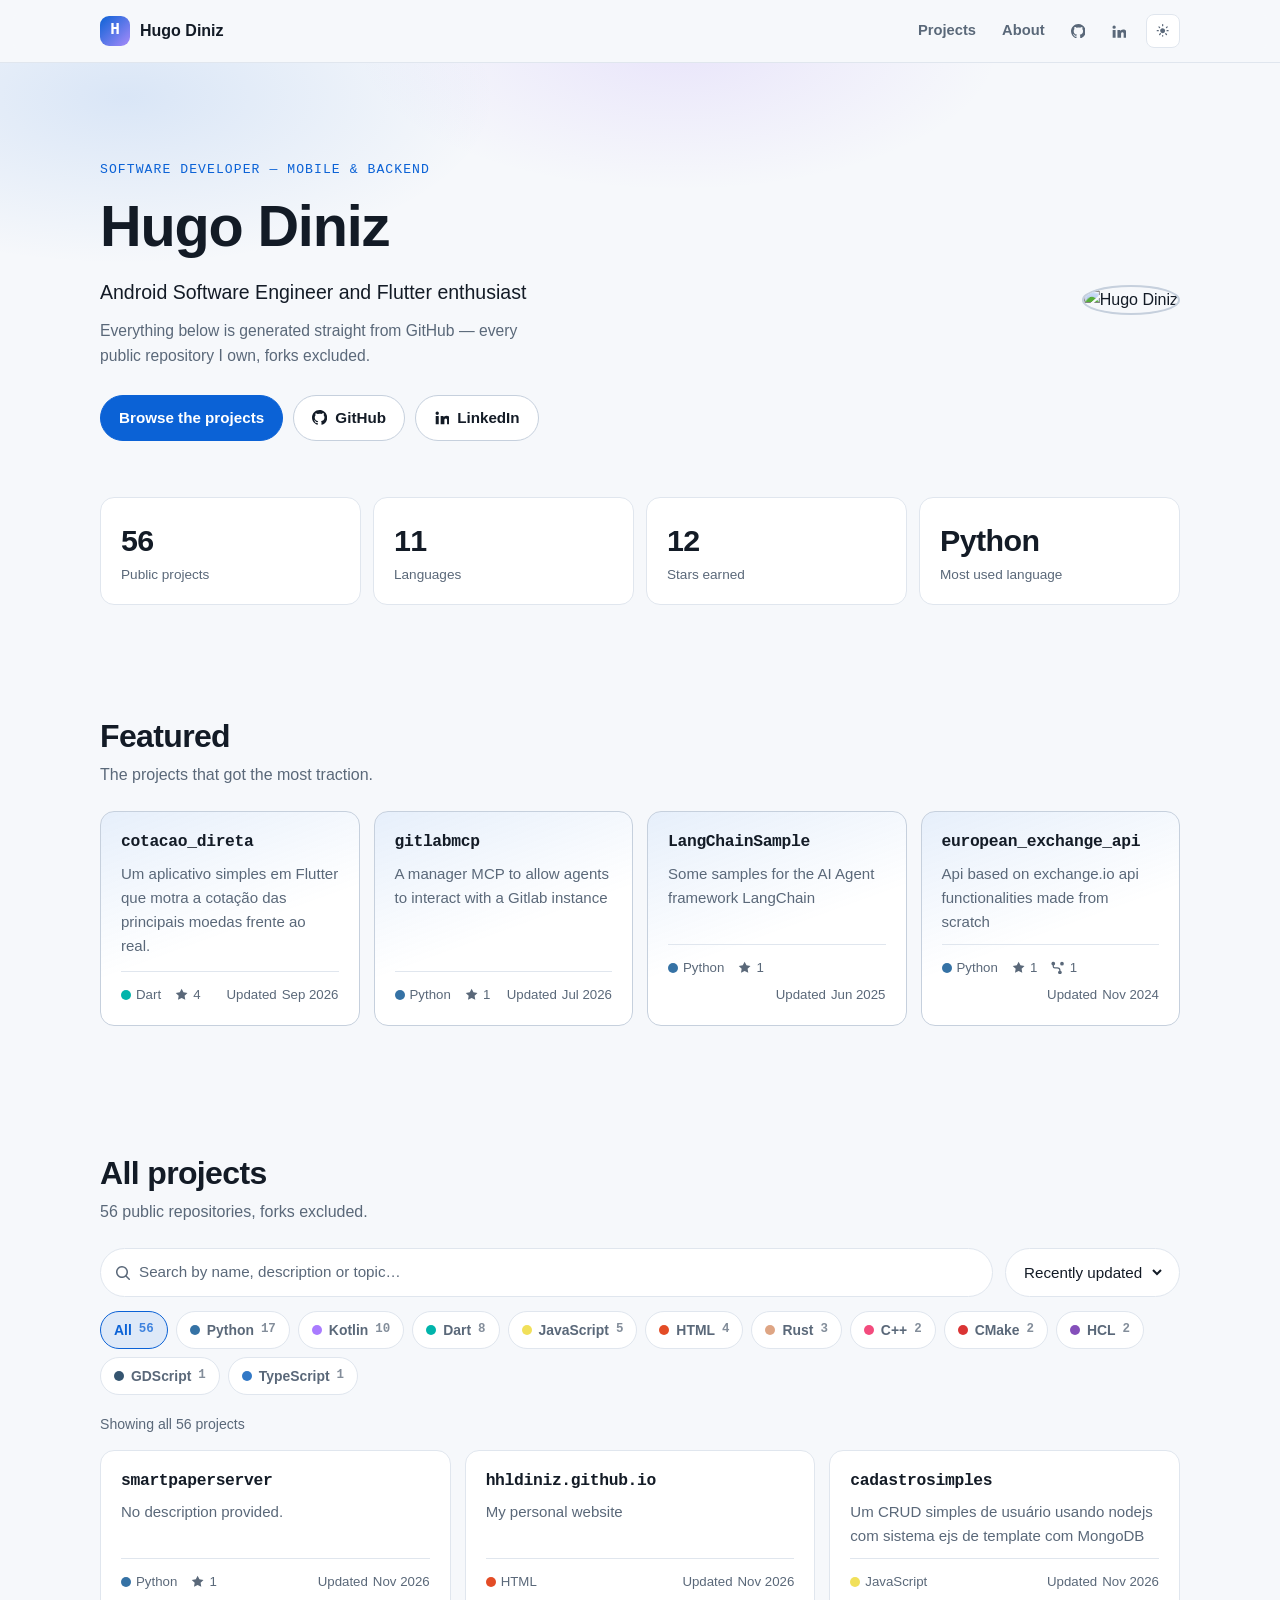
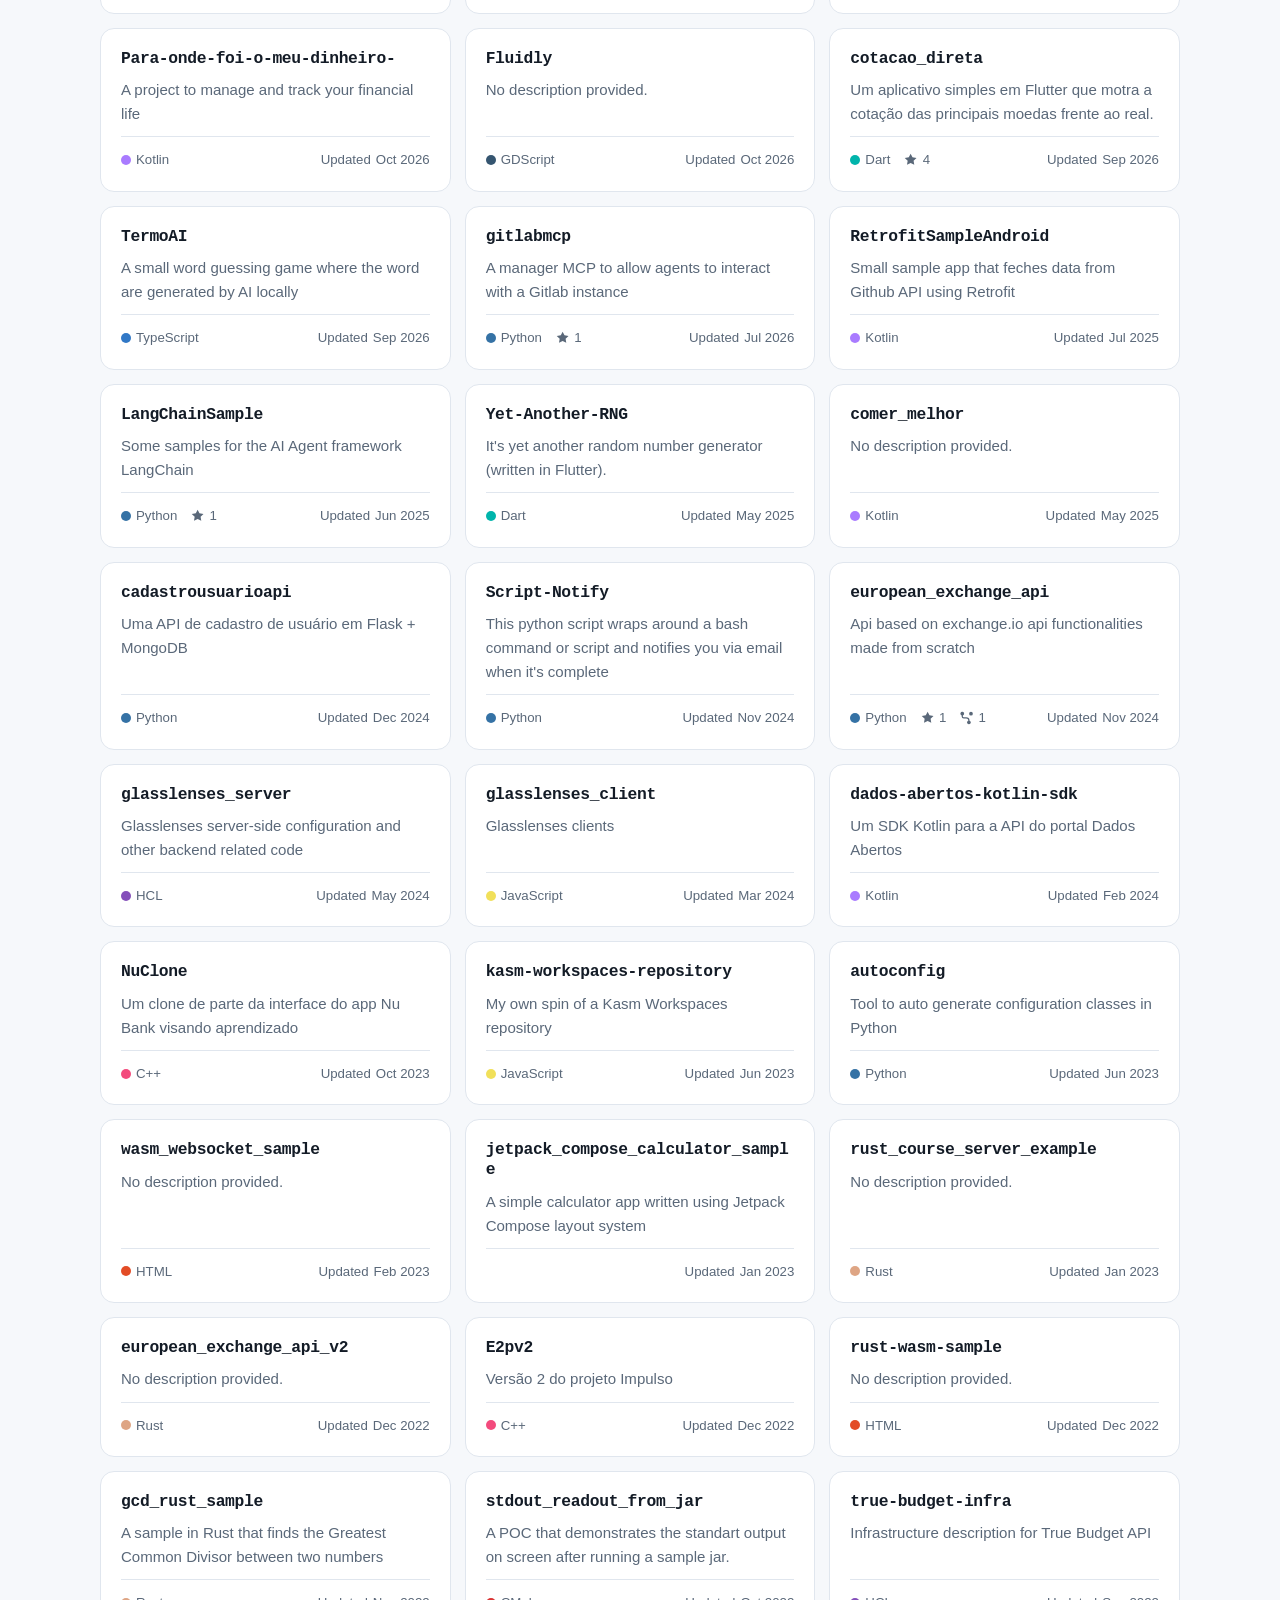
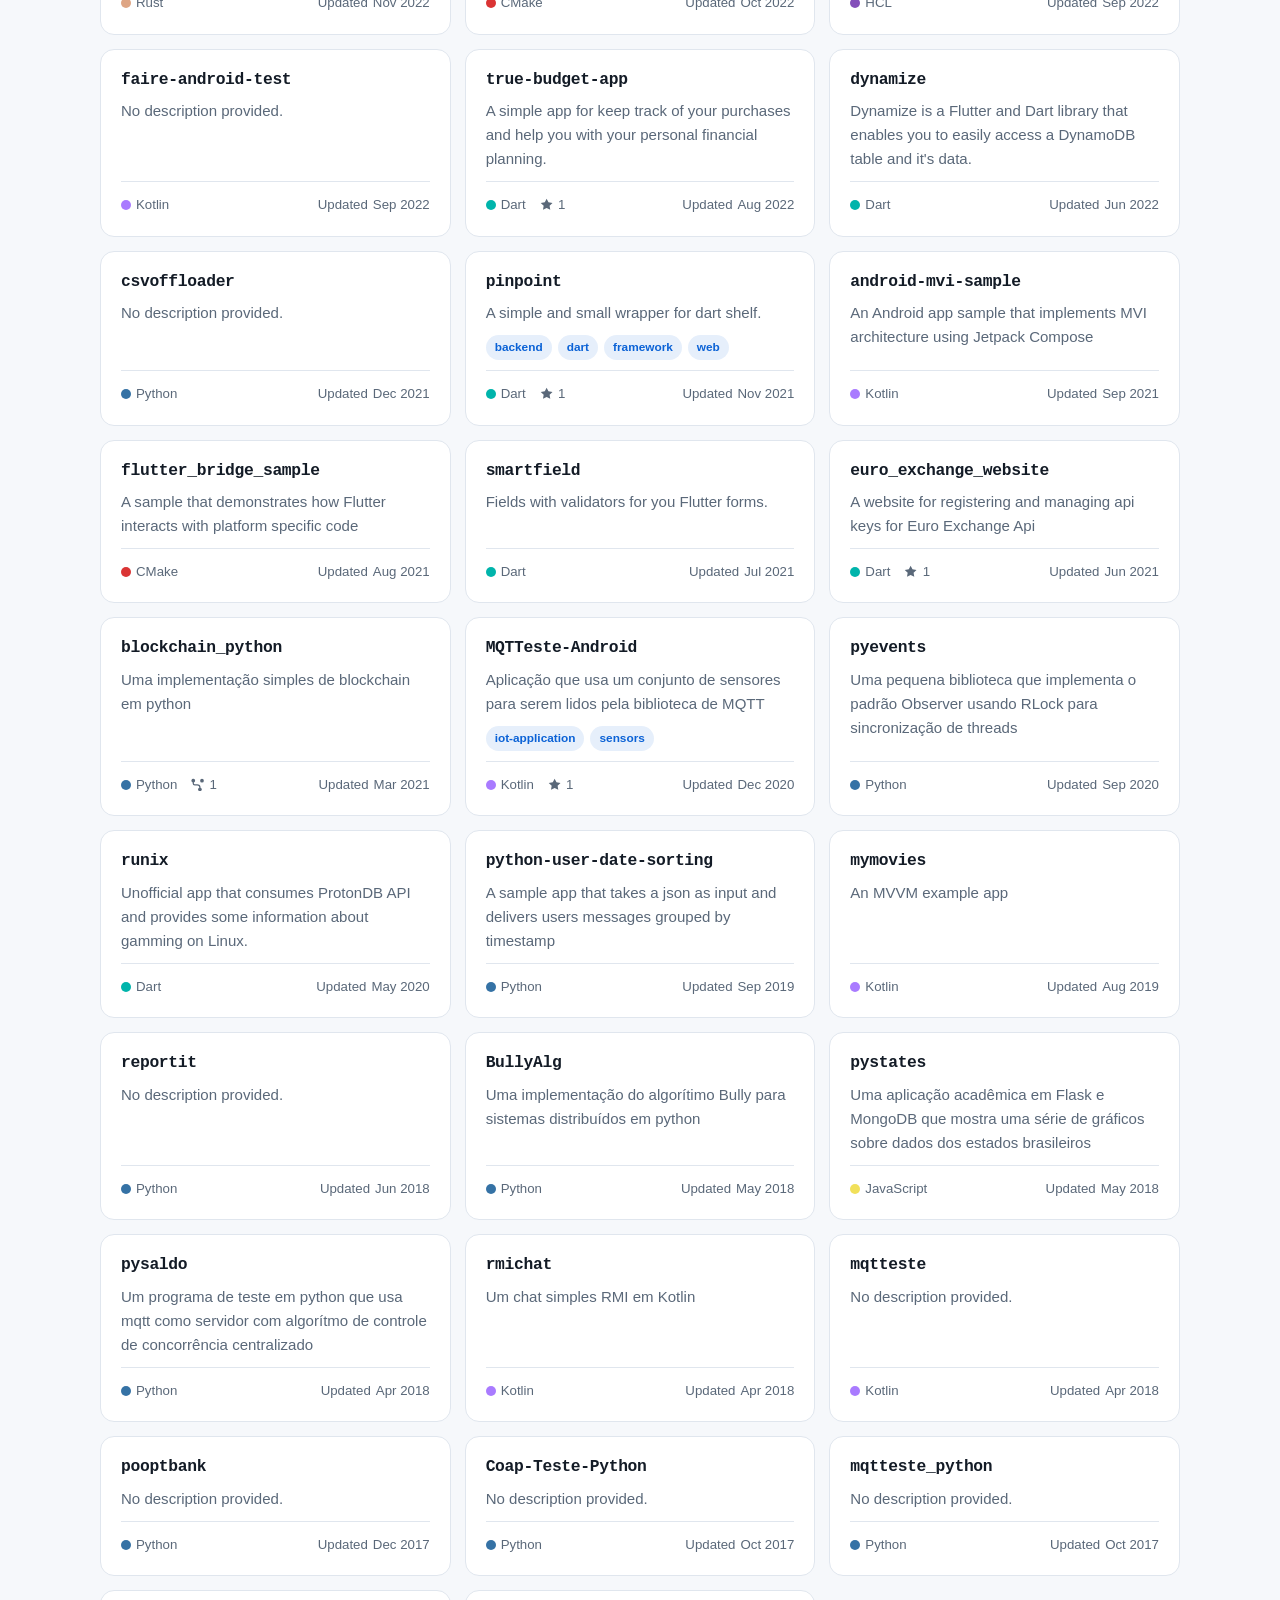
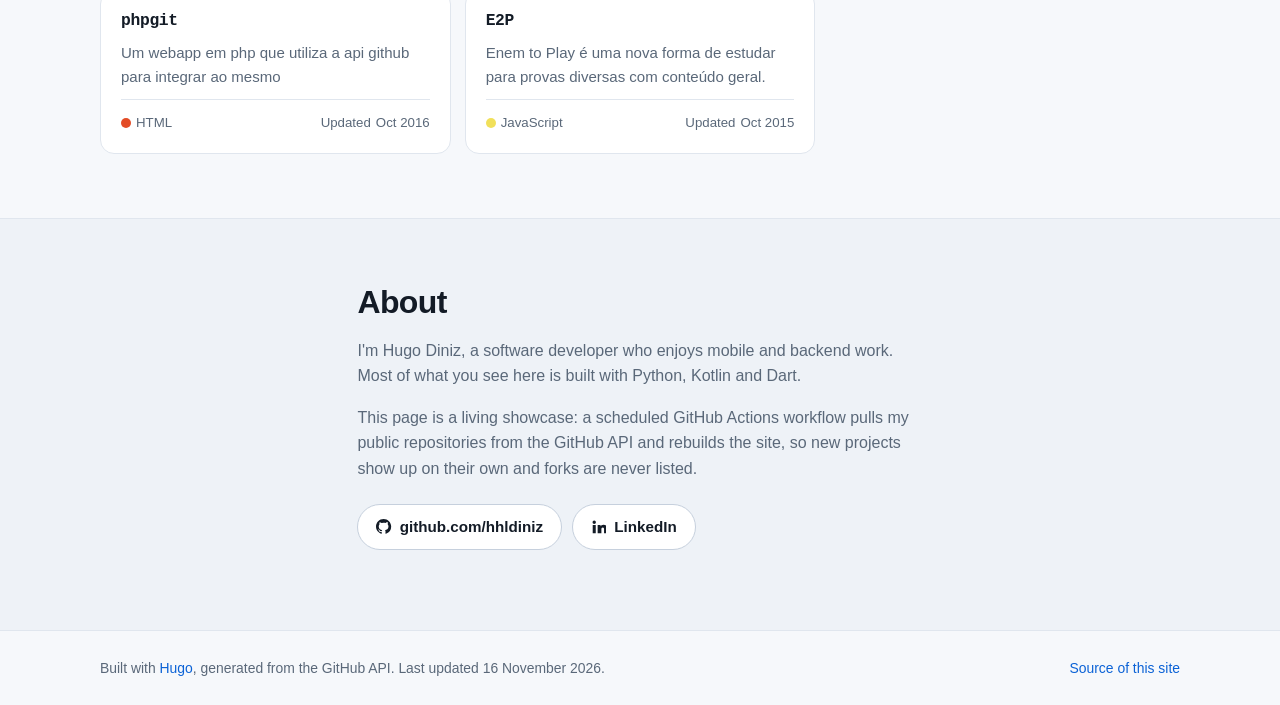
==== commit 127c8ae8: "deploy: 41e1f90b6f4371c943f8d280349ce79de2acee01" ====
--- a/index.html
+++ b/index.html
@@ -53,11 +53,11 @@
 <span class=lang-dot style=background:#355570 aria-hidden=true></span>GDScript<span class=chip__count>1</span>
 </button>
 <button type=button class=chip data-language=TypeScript>
-<span class=lang-dot style=background:#3178c6 aria-hidden=true></span>TypeScript<span class=chip__count>1</span></button></div><p class=result-count data-result-count aria-live=polite hidden></p><div class=grid data-grid><article class=card data-repo data-name=hhldiniz.github.io data-text="hhldiniz.github.io my personal website html " data-language=HTML data-stars=0 data-pushed=2026-11-02T12:56:04Z><div class=card__head><h3 class=card__title><a href=https://github.com/hhldiniz/hhldiniz.github.io rel="noopener noreferrer" target=_blank>hhldiniz.github.io</a></h3></div><p class=card__description>My personal website</p><footer class=card__meta><span class=meta-item><span class=lang-dot style=background:#e34c26 aria-hidden=true></span>HTML
-</span><span class="meta-item meta-item--date">Updated <time datetime=2026-11-02T12:56:04Z>Nov 2026</time></span></footer></article><article class=card data-repo data-name=cadastrosimples data-text="cadastrosimples um crud simples de usuário usando nodejs com sistema ejs de template com mongodb javascript " data-language=JavaScript data-stars=0 data-pushed=2026-11-02T08:48:38Z><div class=card__head><h3 class=card__title><a href=https://github.com/hhldiniz/cadastrosimples rel="noopener noreferrer" target=_blank>cadastrosimples</a></h3></div><p class=card__description>Um CRUD simples de usuário usando nodejs com sistema ejs de template com MongoDB</p><footer class=card__meta><span class=meta-item><span class=lang-dot style=background:#f1e05a aria-hidden=true></span>JavaScript
-</span><span class="meta-item meta-item--date">Updated <time datetime=2026-11-02T08:48:38Z>Nov 2026</time></span></footer></article><article class=card data-repo data-name=smartpaperserver data-text="smartpaperserver  python " data-language=Python data-stars=1 data-pushed=2026-10-25T09:27:26Z><div class=card__head><h3 class=card__title><a href=https://github.com/hhldiniz/smartpaperserver rel="noopener noreferrer" target=_blank>smartpaperserver</a></h3></div><p class=card__description><span class=muted>No description provided.</span></p><footer class=card__meta><span class=meta-item><span class=lang-dot style=background:#3572a5 aria-hidden=true></span>Python
+<span class=lang-dot style=background:#3178c6 aria-hidden=true></span>TypeScript<span class=chip__count>1</span></button></div><p class=result-count data-result-count aria-live=polite hidden></p><div class=grid data-grid><article class=card data-repo data-name=smartpaperserver data-text="smartpaperserver  python " data-language=Python data-stars=1 data-pushed=2026-11-13T16:19:40Z><div class=card__head><h3 class=card__title><a href=https://github.com/hhldiniz/smartpaperserver rel="noopener noreferrer" target=_blank>smartpaperserver</a></h3></div><p class=card__description><span class=muted>No description provided.</span></p><footer class=card__meta><span class=meta-item><span class=lang-dot style=background:#3572a5 aria-hidden=true></span>Python
 </span><span class=meta-item><svg class="icon" viewBox="0 0 16 16" aria-hidden="true" focusable="false"><path fill="currentcolor" d="M8 .8l2.2 4.45 4.91.72-3.55 3.46.84 4.89L8 12l-4.4 2.32.84-4.89L.9 5.97l4.91-.72L8 .8z"/></svg>1</span>
-<span class="meta-item meta-item--date">Updated <time datetime=2026-10-25T09:27:26Z>Oct 2026</time></span></footer></article><article class=card data-repo data-name=para-onde-foi-o-meu-dinheiro- data-text="para-onde-foi-o-meu-dinheiro- a project to manage and track your financial life kotlin " data-language=Kotlin data-stars=0 data-pushed=2026-10-12T12:32:19Z><div class=card__head><h3 class=card__title><a href=https://github.com/hhldiniz/Para-onde-foi-o-meu-dinheiro- rel="noopener noreferrer" target=_blank>Para-onde-foi-o-meu-dinheiro-</a></h3></div><p class=card__description>A project to manage and track your financial life</p><footer class=card__meta><span class=meta-item><span class=lang-dot style=background:#a97bff aria-hidden=true></span>Kotlin
+<span class="meta-item meta-item--date">Updated <time datetime=2026-11-13T16:19:40Z>Nov 2026</time></span></footer></article><article class=card data-repo data-name=hhldiniz.github.io data-text="hhldiniz.github.io my personal website html " data-language=HTML data-stars=0 data-pushed=2026-11-09T13:27:34Z><div class=card__head><h3 class=card__title><a href=https://github.com/hhldiniz/hhldiniz.github.io rel="noopener noreferrer" target=_blank>hhldiniz.github.io</a></h3></div><p class=card__description>My personal website</p><footer class=card__meta><span class=meta-item><span class=lang-dot style=background:#e34c26 aria-hidden=true></span>HTML
+</span><span class="meta-item meta-item--date">Updated <time datetime=2026-11-09T13:27:34Z>Nov 2026</time></span></footer></article><article class=card data-repo data-name=cadastrosimples data-text="cadastrosimples um crud simples de usuário usando nodejs com sistema ejs de template com mongodb javascript " data-language=JavaScript data-stars=0 data-pushed=2026-11-02T08:48:38Z><div class=card__head><h3 class=card__title><a href=https://github.com/hhldiniz/cadastrosimples rel="noopener noreferrer" target=_blank>cadastrosimples</a></h3></div><p class=card__description>Um CRUD simples de usuário usando nodejs com sistema ejs de template com MongoDB</p><footer class=card__meta><span class=meta-item><span class=lang-dot style=background:#f1e05a aria-hidden=true></span>JavaScript
+</span><span class="meta-item meta-item--date">Updated <time datetime=2026-11-02T08:48:38Z>Nov 2026</time></span></footer></article><article class=card data-repo data-name=para-onde-foi-o-meu-dinheiro- data-text="para-onde-foi-o-meu-dinheiro- a project to manage and track your financial life kotlin " data-language=Kotlin data-stars=0 data-pushed=2026-10-12T12:32:19Z><div class=card__head><h3 class=card__title><a href=https://github.com/hhldiniz/Para-onde-foi-o-meu-dinheiro- rel="noopener noreferrer" target=_blank>Para-onde-foi-o-meu-dinheiro-</a></h3></div><p class=card__description>A project to manage and track your financial life</p><footer class=card__meta><span class=meta-item><span class=lang-dot style=background:#a97bff aria-hidden=true></span>Kotlin
 </span><span class="meta-item meta-item--date">Updated <time datetime=2026-10-12T12:32:19Z>Oct 2026</time></span></footer></article><article class=card data-repo data-name=fluidly data-text="fluidly  gdscript " data-language=GDScript data-stars=0 data-pushed=2026-10-04T07:17:45Z><div class=card__head><h3 class=card__title><a href=https://github.com/hhldiniz/Fluidly rel="noopener noreferrer" target=_blank>Fluidly</a></h3></div><p class=card__description><span class=muted>No description provided.</span></p><footer class=card__meta><span class=meta-item><span class=lang-dot style=background:#355570 aria-hidden=true></span>GDScript
 </span><span class="meta-item meta-item--date">Updated <time datetime=2026-10-04T07:17:45Z>Oct 2026</time></span></footer></article><article class=card data-repo data-name=cotacao_direta data-text="cotacao_direta um aplicativo simples em flutter que motra a cotação das principais moedas frente ao real. dart " data-language=Dart data-stars=4 data-pushed=2026-09-26T19:04:52Z><div class=card__head><h3 class=card__title><a href=https://github.com/hhldiniz/cotacao_direta rel="noopener noreferrer" target=_blank>cotacao_direta</a></h3></div><p class=card__description>Um aplicativo simples em Flutter que motra a cotação das principais moedas frente ao real.</p><footer class=card__meta><span class=meta-item><span class=lang-dot style=background:#00b4ab aria-hidden=true></span>Dart
 </span><span class=meta-item><svg class="icon" viewBox="0 0 16 16" aria-hidden="true" focusable="false"><path fill="currentcolor" d="M8 .8l2.2 4.45 4.91.72-3.55 3.46.84 4.89L8 12l-4.4 2.32.84-4.89L.9 5.97l4.91-.72L8 .8z"/></svg>4</span>
@@ -125,4 +125,4 @@
 own and forks are never listed.</p><p class=about__links><a class=button href=https://github.com/hhldiniz rel="noopener noreferrer" target=_blank><svg class="icon" viewBox="0 0 16 16" aria-hidden="true" focusable="false"><path fill="currentcolor" d="M8 0C3.58.0.0 3.58.0 8c0 3.54 2.29 6.53 5.47 7.59.4.07.55-.17.55-.38.0-.19-.01-.82-.01-1.49-2.01.37-2.53-.49-2.69-.94-.09-.23-.48-.94-.82-1.13-.28-.15-.68-.52-.01-.53.63-.01 1.08.58 1.23.82.72 1.21 1.87.87 2.33.66.07-.52.28-.87.51-1.07-1.78-.2-3.64-.89-3.64-3.95.0-.87.31-1.59.82-2.15-.08-.2-.36-1.02.08-2.12.0.0.67-.21 2.2.82a7.4 7.4.0 012-.27c.68.0 1.36.09 2 .27 1.53-1.04 2.2-.82 2.2-.82.44 1.1.16 1.92.08 2.12.51.56.82 1.27.82 2.15.0 3.07-1.87 3.75-3.65 3.95.29.25.54.73.54 1.48.0 1.07-.01 1.93-.01 2.2.0.21.15.46.55.38A8.01 8.01.0 0016 8c0-4.42-3.58-8-8-8z"/></svg>github.com/hhldiniz</a>
 <a class=button href=https://www.linkedin.com/in/hhldiniz/ rel="noopener noreferrer" target=_blank><svg class="icon" viewBox="0 0 16 16" aria-hidden="true" focusable="false"><path fill="currentcolor" d="M3.4 1.6a1.8 1.8.0 110 3.6 1.8 1.8.0 010-3.6zM1.8 6.4H5V15H1.8V6.4zm5.2.0h3.06v1.18h.04c.43-.8 1.47-1.64 3.02-1.64 3.23.0 3.83 2.06 3.83 4.74V15h-3.2v-3.84c0-.92-.02-2.1-1.3-2.1-1.3.0-1.5 1-1.5 2.04V15H7V6.4z"/></svg>LinkedIn</a></p></div></section></main><footer class=site-footer><div class="wrap site-footer__inner"><p>Built with <a href=https://gohugo.io rel="noopener noreferrer" target=_blank>Hugo</a>,
 generated from the GitHub API.
-Last updated <time datetime=2026-11-09T13:27:32Z>9 November 2026</time>.</p><p><a href=https://github.com/hhldiniz/hhldiniz.github.io rel="noopener noreferrer" target=_blank>Source of this site</a></p></div></footer><script src=/js/portfolio.js defer></script></body></html>+Last updated <time datetime=2026-11-16T13:13:10Z>16 November 2026</time>.</p><p><a href=https://github.com/hhldiniz/hhldiniz.github.io rel="noopener noreferrer" target=_blank>Source of this site</a></p></div></footer><script src=/js/portfolio.js defer></script></body></html>
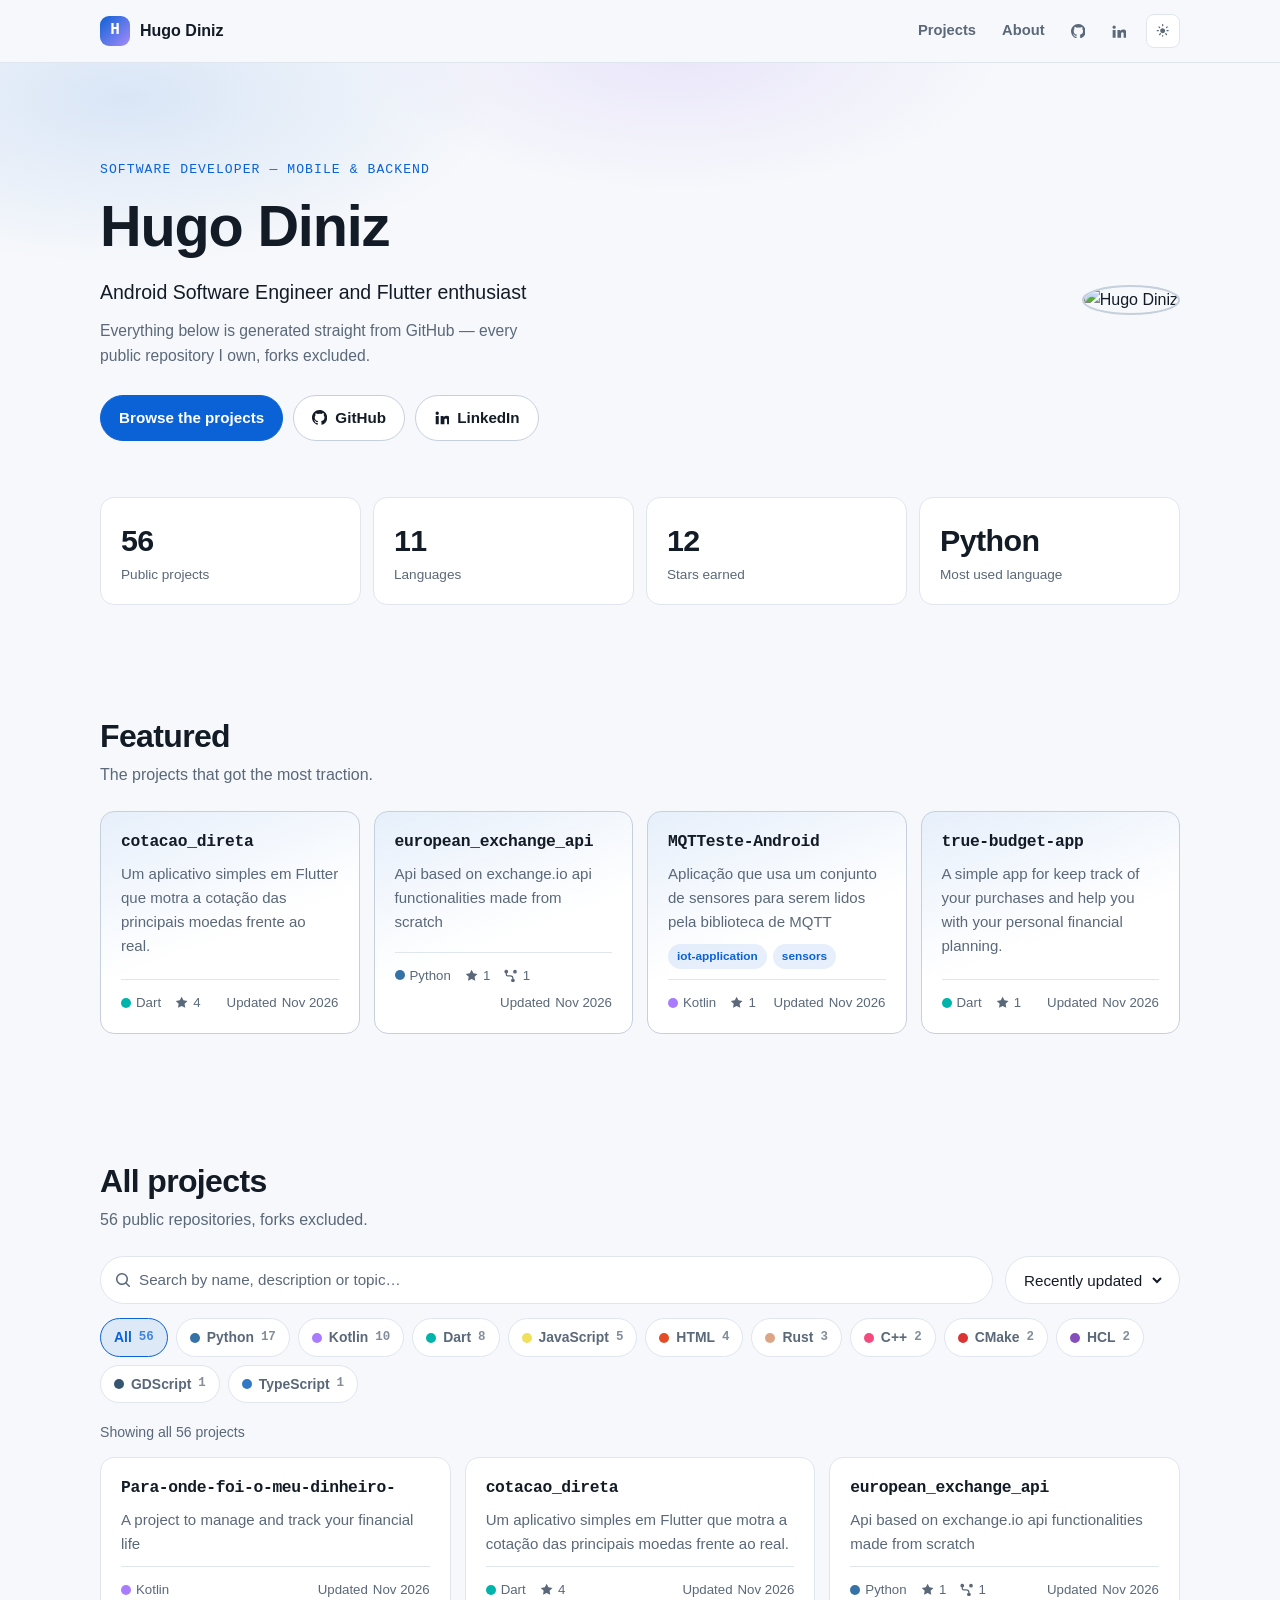
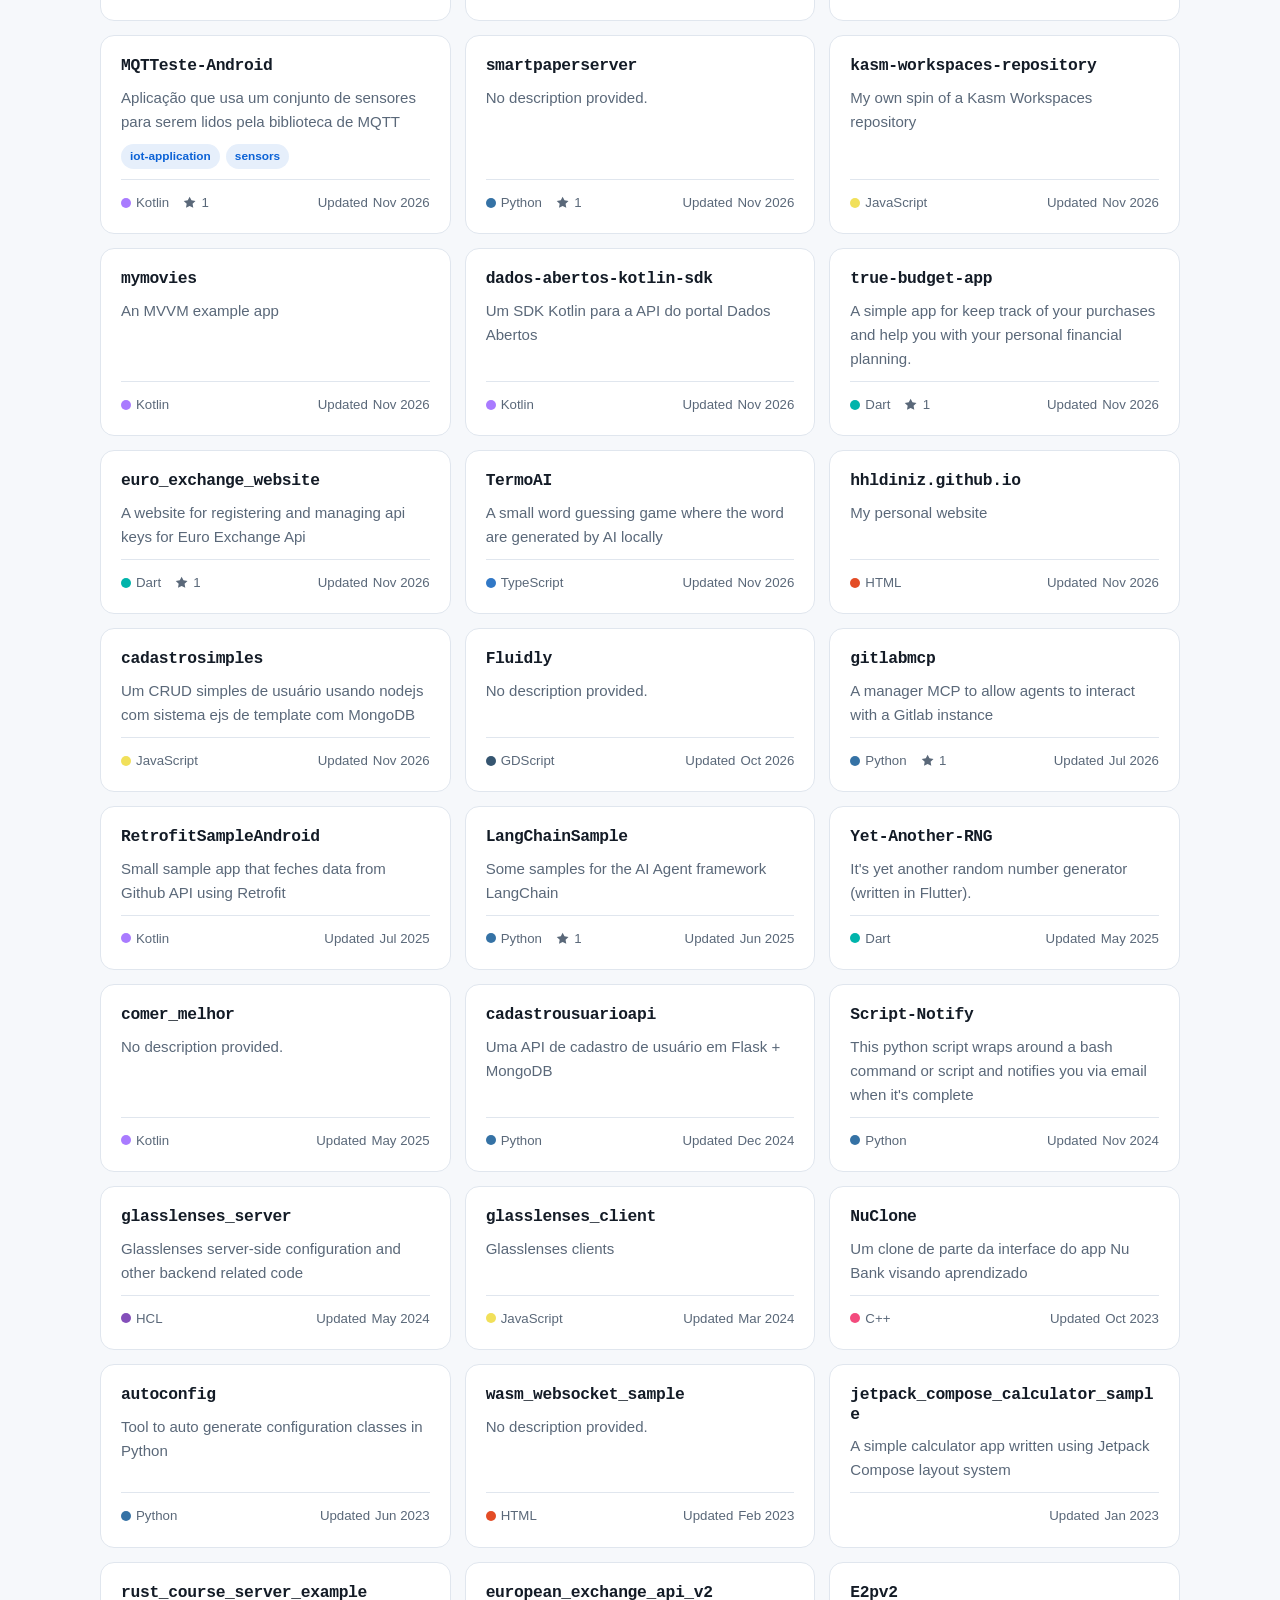
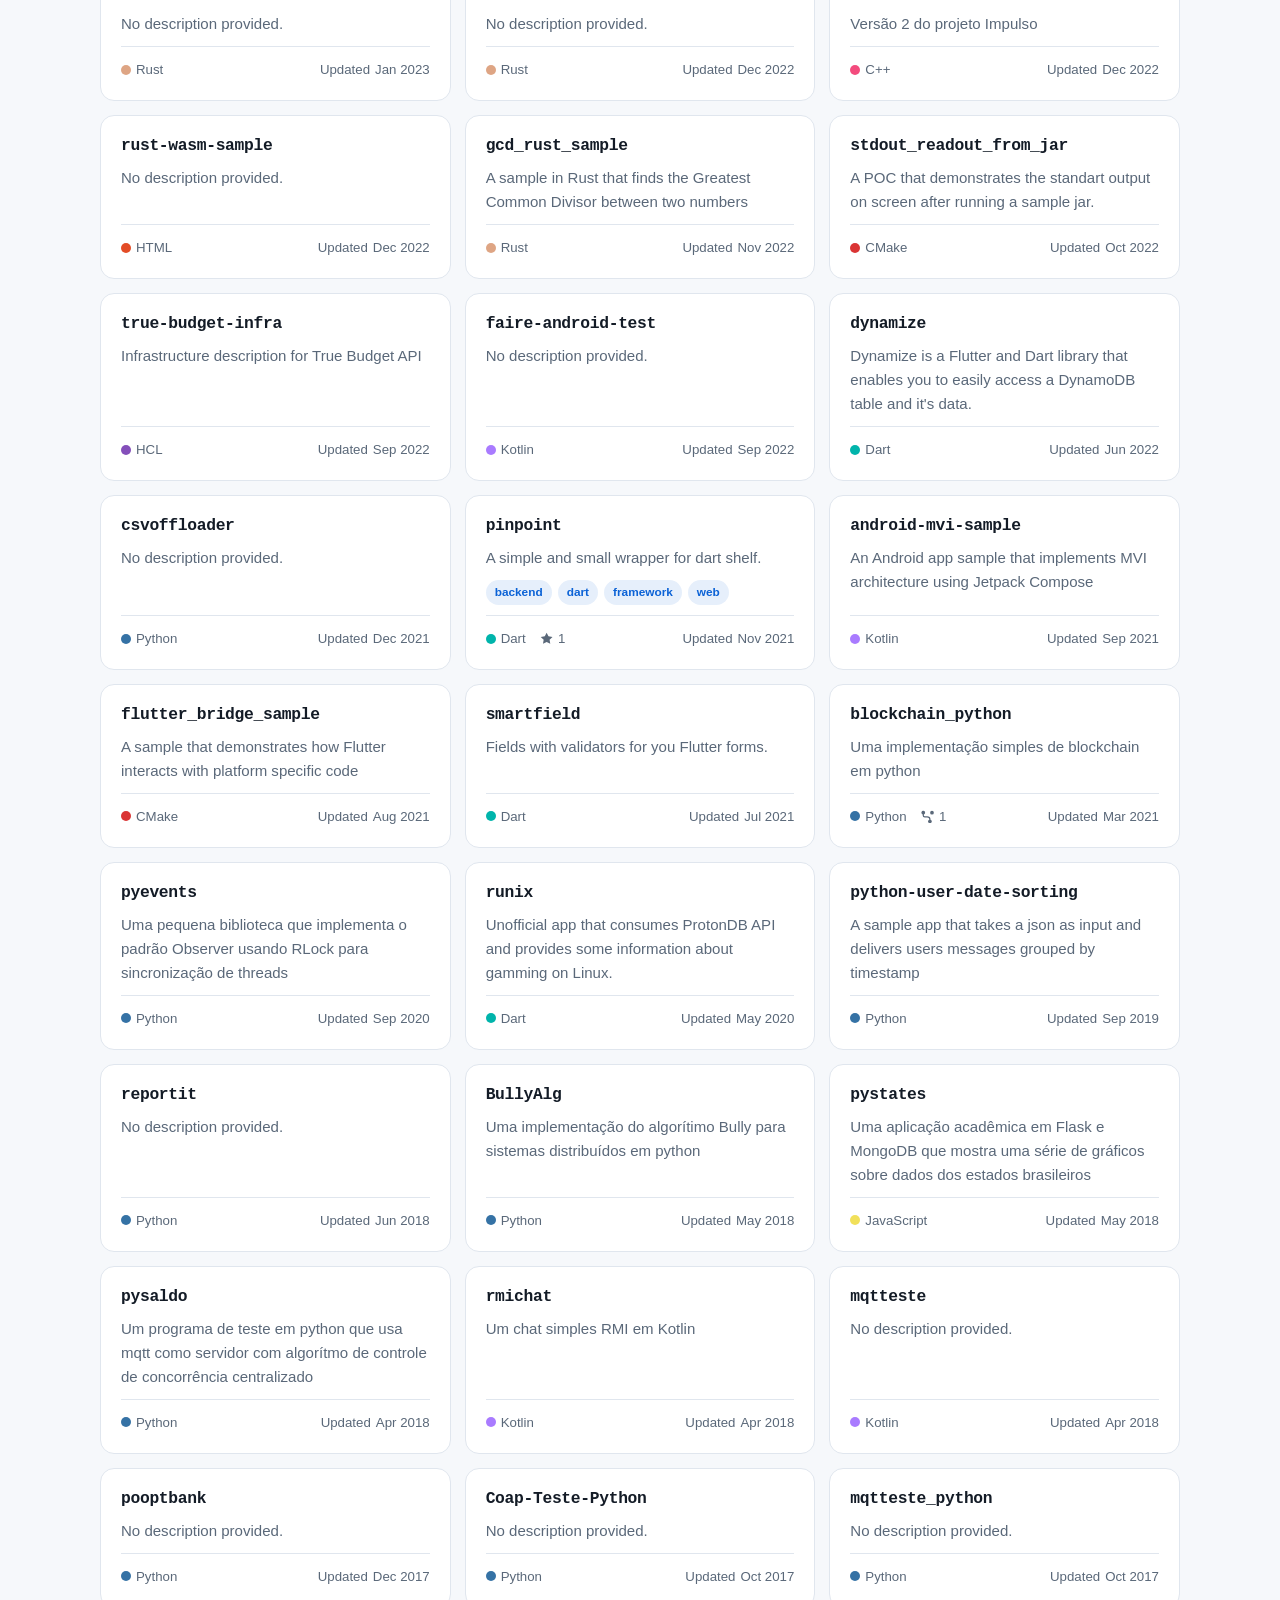
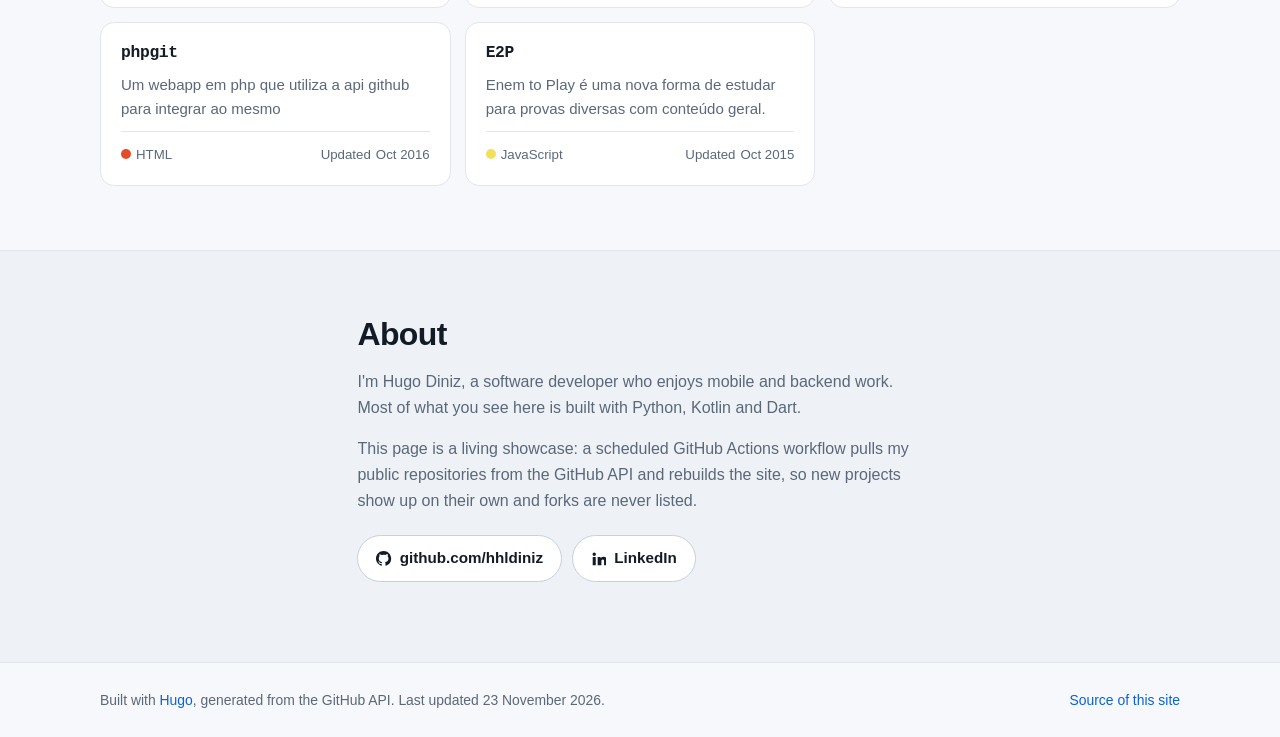
==== commit 1d1cc808: "deploy: 41e1f90b6f4371c943f8d280349ce79de2acee01" ====
--- a/index.html
+++ b/index.html
@@ -9,16 +9,16 @@
 <span class=theme-toggle__moon><svg class="icon" viewBox="0 0 16 16" aria-hidden="true" focusable="false"><path fill="currentcolor" d="M9.6.63a.75.75.0 01.33.88 5.5 5.5.0 006.9 6.9.75.75.0 01.93 1A7.5 7.5.0 118.6.3a.75.75.0 011 .33z" transform="translate(-1 -.1)"/></svg></span></button></nav></div></header><main><section class=hero><div class="wrap hero__inner"><div class=hero__text><p class=eyebrow>Software developer — mobile & backend</p><h1>Hugo Diniz</h1><p class=hero__bio>Android Software Engineer and Flutter enthusiast</p><p class=hero__note>Everything below is generated straight from GitHub — every public repository I own,
 forks excluded.</p><div class=hero__actions><a class="button button--primary" href=#projects>Browse the projects</a>
 <a class=button href=https://github.com/hhldiniz rel="noopener noreferrer" target=_blank><svg class="icon" viewBox="0 0 16 16" aria-hidden="true" focusable="false"><path fill="currentcolor" d="M8 0C3.58.0.0 3.58.0 8c0 3.54 2.29 6.53 5.47 7.59.4.07.55-.17.55-.38.0-.19-.01-.82-.01-1.49-2.01.37-2.53-.49-2.69-.94-.09-.23-.48-.94-.82-1.13-.28-.15-.68-.52-.01-.53.63-.01 1.08.58 1.23.82.72 1.21 1.87.87 2.33.66.07-.52.28-.87.51-1.07-1.78-.2-3.64-.89-3.64-3.95.0-.87.31-1.59.82-2.15-.08-.2-.36-1.02.08-2.12.0.0.67-.21 2.2.82a7.4 7.4.0 012-.27c.68.0 1.36.09 2 .27 1.53-1.04 2.2-.82 2.2-.82.44 1.1.16 1.92.08 2.12.51.56.82 1.27.82 2.15.0 3.07-1.87 3.75-3.65 3.95.29.25.54.73.54 1.48.0 1.07-.01 1.93-.01 2.2.0.21.15.46.55.38A8.01 8.01.0 0016 8c0-4.42-3.58-8-8-8z"/></svg>GitHub
-</a><a class=button href=https://www.linkedin.com/in/hhldiniz/ rel="noopener noreferrer" target=_blank><svg class="icon" viewBox="0 0 16 16" aria-hidden="true" focusable="false"><path fill="currentcolor" d="M3.4 1.6a1.8 1.8.0 110 3.6 1.8 1.8.0 010-3.6zM1.8 6.4H5V15H1.8V6.4zm5.2.0h3.06v1.18h.04c.43-.8 1.47-1.64 3.02-1.64 3.23.0 3.83 2.06 3.83 4.74V15h-3.2v-3.84c0-.92-.02-2.1-1.3-2.1-1.3.0-1.5 1-1.5 2.04V15H7V6.4z"/></svg>LinkedIn</a></div></div><div class=hero__avatar><img src="https://avatars.githubusercontent.com/u/11294748?v=4" alt="Hugo Diniz" width=200 height=200 loading=eager></div></div></section><section class=stats aria-label="Portfolio at a glance"><div class="wrap stats__grid"><div class=stat><span class=stat__value>56</span><span class=stat__label>Public projects</span></div><div class=stat><span class=stat__value>11</span><span class=stat__label>Languages</span></div><div class=stat><span class=stat__value>12</span><span class=stat__label>Stars earned</span></div><div class=stat><span class=stat__value>Python</span><span class=stat__label>Most used language</span></div></div></section><section class=section id=featured><div class=wrap><header class=section__head><h2>Featured</h2><p class=section__sub>The projects that got the most traction.</p></header><div class="grid grid--featured"><article class="card card--featured" data-repo data-name=cotacao_direta data-text="cotacao_direta um aplicativo simples em flutter que motra a cotação das principais moedas frente ao real. dart " data-language=Dart data-stars=4 data-pushed=2026-09-26T19:04:52Z><div class=card__head><h3 class=card__title><a href=https://github.com/hhldiniz/cotacao_direta rel="noopener noreferrer" target=_blank>cotacao_direta</a></h3></div><p class=card__description>Um aplicativo simples em Flutter que motra a cotação das principais moedas frente ao real.</p><footer class=card__meta><span class=meta-item><span class=lang-dot style=background:#00b4ab aria-hidden=true></span>Dart
+</a><a class=button href=https://www.linkedin.com/in/hhldiniz/ rel="noopener noreferrer" target=_blank><svg class="icon" viewBox="0 0 16 16" aria-hidden="true" focusable="false"><path fill="currentcolor" d="M3.4 1.6a1.8 1.8.0 110 3.6 1.8 1.8.0 010-3.6zM1.8 6.4H5V15H1.8V6.4zm5.2.0h3.06v1.18h.04c.43-.8 1.47-1.64 3.02-1.64 3.23.0 3.83 2.06 3.83 4.74V15h-3.2v-3.84c0-.92-.02-2.1-1.3-2.1-1.3.0-1.5 1-1.5 2.04V15H7V6.4z"/></svg>LinkedIn</a></div></div><div class=hero__avatar><img src="https://avatars.githubusercontent.com/u/11294748?v=4" alt="Hugo Diniz" width=200 height=200 loading=eager></div></div></section><section class=stats aria-label="Portfolio at a glance"><div class="wrap stats__grid"><div class=stat><span class=stat__value>56</span><span class=stat__label>Public projects</span></div><div class=stat><span class=stat__value>11</span><span class=stat__label>Languages</span></div><div class=stat><span class=stat__value>12</span><span class=stat__label>Stars earned</span></div><div class=stat><span class=stat__value>Python</span><span class=stat__label>Most used language</span></div></div></section><section class=section id=featured><div class=wrap><header class=section__head><h2>Featured</h2><p class=section__sub>The projects that got the most traction.</p></header><div class="grid grid--featured"><article class="card card--featured" data-repo data-name=cotacao_direta data-text="cotacao_direta um aplicativo simples em flutter que motra a cotação das principais moedas frente ao real. dart " data-language=Dart data-stars=4 data-pushed=2026-11-21T17:48:33Z><div class=card__head><h3 class=card__title><a href=https://github.com/hhldiniz/cotacao_direta rel="noopener noreferrer" target=_blank>cotacao_direta</a></h3></div><p class=card__description>Um aplicativo simples em Flutter que motra a cotação das principais moedas frente ao real.</p><footer class=card__meta><span class=meta-item><span class=lang-dot style=background:#00b4ab aria-hidden=true></span>Dart
 </span><span class=meta-item><svg class="icon" viewBox="0 0 16 16" aria-hidden="true" focusable="false"><path fill="currentcolor" d="M8 .8l2.2 4.45 4.91.72-3.55 3.46.84 4.89L8 12l-4.4 2.32.84-4.89L.9 5.97l4.91-.72L8 .8z"/></svg>4</span>
-<span class="meta-item meta-item--date">Updated <time datetime=2026-09-26T19:04:52Z>Sep 2026</time></span></footer></article><article class="card card--featured" data-repo data-name=gitlabmcp data-text="gitlabmcp a manager mcp to allow agents to interact with a gitlab instance python " data-language=Python data-stars=1 data-pushed=2026-07-07T11:11:59Z><div class=card__head><h3 class=card__title><a href=https://github.com/hhldiniz/gitlabmcp rel="noopener noreferrer" target=_blank>gitlabmcp</a></h3></div><p class=card__description>A manager MCP to allow agents to interact with a Gitlab instance</p><footer class=card__meta><span class=meta-item><span class=lang-dot style=background:#3572a5 aria-hidden=true></span>Python
-</span><span class=meta-item><svg class="icon" viewBox="0 0 16 16" aria-hidden="true" focusable="false"><path fill="currentcolor" d="M8 .8l2.2 4.45 4.91.72-3.55 3.46.84 4.89L8 12l-4.4 2.32.84-4.89L.9 5.97l4.91-.72L8 .8z"/></svg>1</span>
-<span class="meta-item meta-item--date">Updated <time datetime=2026-07-07T11:11:59Z>Jul 2026</time></span></footer></article><article class="card card--featured" data-repo data-name=langchainsample data-text="langchainsample some samples for the ai agent framework langchain python " data-language=Python data-stars=1 data-pushed=2025-06-23T17:15:56Z><div class=card__head><h3 class=card__title><a href=https://github.com/hhldiniz/LangChainSample rel="noopener noreferrer" target=_blank>LangChainSample</a></h3></div><p class=card__description>Some samples for the AI Agent framework LangChain</p><footer class=card__meta><span class=meta-item><span class=lang-dot style=background:#3572a5 aria-hidden=true></span>Python
-</span><span class=meta-item><svg class="icon" viewBox="0 0 16 16" aria-hidden="true" focusable="false"><path fill="currentcolor" d="M8 .8l2.2 4.45 4.91.72-3.55 3.46.84 4.89L8 12l-4.4 2.32.84-4.89L.9 5.97l4.91-.72L8 .8z"/></svg>1</span>
-<span class="meta-item meta-item--date">Updated <time datetime=2025-06-23T17:15:56Z>Jun 2025</time></span></footer></article><article class="card card--featured" data-repo data-name=european_exchange_api data-text="european_exchange_api api based on exchange.io api functionalities made from scratch python " data-language=Python data-stars=1 data-pushed=2024-11-18T18:19:58Z><div class=card__head><h3 class=card__title><a href=https://github.com/hhldiniz/european_exchange_api rel="noopener noreferrer" target=_blank>european_exchange_api</a></h3></div><p class=card__description>Api based on exchange.io api functionalities made from scratch</p><footer class=card__meta><span class=meta-item><span class=lang-dot style=background:#3572a5 aria-hidden=true></span>Python
+<span class="meta-item meta-item--date">Updated <time datetime=2026-11-21T17:48:33Z>Nov 2026</time></span></footer></article><article class="card card--featured" data-repo data-name=european_exchange_api data-text="european_exchange_api api based on exchange.io api functionalities made from scratch python " data-language=Python data-stars=1 data-pushed=2026-11-17T12:03:56Z><div class=card__head><h3 class=card__title><a href=https://github.com/hhldiniz/european_exchange_api rel="noopener noreferrer" target=_blank>european_exchange_api</a></h3></div><p class=card__description>Api based on exchange.io api functionalities made from scratch</p><footer class=card__meta><span class=meta-item><span class=lang-dot style=background:#3572a5 aria-hidden=true></span>Python
 </span><span class=meta-item><svg class="icon" viewBox="0 0 16 16" aria-hidden="true" focusable="false"><path fill="currentcolor" d="M8 .8l2.2 4.45 4.91.72-3.55 3.46.84 4.89L8 12l-4.4 2.32.84-4.89L.9 5.97l4.91-.72L8 .8z"/></svg>1</span>
 <span class=meta-item><svg class="icon" viewBox="0 0 16 16" aria-hidden="true" focusable="false"><path fill="currentcolor" d="M5 3.25A2.25 2.25.0 102 5.37V6.5A2.5 2.5.0 004.5 9h3A2.5 2.5.0 0110 11.5v.13a2.25 2.25.0 101.5.0V11.5a4 4 0 00-4-4h-3a1 1 0 01-1-1V5.37A2.25 2.25.0 005 3.25zm6 0a2.25 2.25.0 114.5.0 2.25 2.25.0 01-4.5.0z"/></svg>1</span>
-<span class="meta-item meta-item--date">Updated <time datetime=2024-11-18T18:19:58Z>Nov 2024</time></span></footer></article></div></div></section><section class=section id=projects><div class=wrap><header class=section__head><h2>All projects</h2><p class=section__sub>56 public repositories, forks excluded.</p></header><div class=toolbar data-toolbar hidden><div class="field field--search"><label class=sr-only for=project-search>Search projects</label>
+<span class="meta-item meta-item--date">Updated <time datetime=2026-11-17T12:03:56Z>Nov 2026</time></span></footer></article><article class="card card--featured" data-repo data-name=mqtteste-android data-text="mqtteste-android aplicação que usa um conjunto de sensores para serem lidos pela biblioteca de mqtt kotlin iot-application sensors" data-language=Kotlin data-stars=1 data-pushed=2026-11-17T12:03:35Z><div class=card__head><h3 class=card__title><a href=https://github.com/hhldiniz/MQTTeste-Android rel="noopener noreferrer" target=_blank>MQTTeste-Android</a></h3></div><p class=card__description>Aplicação que usa um conjunto de sensores para serem lidos pela biblioteca de MQTT</p><ul class=topics aria-label=Topics><li class=topic>iot-application</li><li class=topic>sensors</li></ul><footer class=card__meta><span class=meta-item><span class=lang-dot style=background:#a97bff aria-hidden=true></span>Kotlin
+</span><span class=meta-item><svg class="icon" viewBox="0 0 16 16" aria-hidden="true" focusable="false"><path fill="currentcolor" d="M8 .8l2.2 4.45 4.91.72-3.55 3.46.84 4.89L8 12l-4.4 2.32.84-4.89L.9 5.97l4.91-.72L8 .8z"/></svg>1</span>
+<span class="meta-item meta-item--date">Updated <time datetime=2026-11-17T12:03:35Z>Nov 2026</time></span></footer></article><article class="card card--featured" data-repo data-name=true-budget-app data-text="true-budget-app a simple app for keep track of your purchases and help you with your personal financial planning. dart " data-language=Dart data-stars=1 data-pushed=2026-11-17T12:00:08Z><div class=card__head><h3 class=card__title><a href=https://github.com/hhldiniz/true-budget-app rel="noopener noreferrer" target=_blank>true-budget-app</a></h3></div><p class=card__description>A simple app for keep track of your purchases and help you with your personal financial planning.</p><footer class=card__meta><span class=meta-item><span class=lang-dot style=background:#00b4ab aria-hidden=true></span>Dart
+</span><span class=meta-item><svg class="icon" viewBox="0 0 16 16" aria-hidden="true" focusable="false"><path fill="currentcolor" d="M8 .8l2.2 4.45 4.91.72-3.55 3.46.84 4.89L8 12l-4.4 2.32.84-4.89L.9 5.97l4.91-.72L8 .8z"/></svg>1</span>
+<span class="meta-item meta-item--date">Updated <time datetime=2026-11-17T12:00:08Z>Nov 2026</time></span></footer></article></div></div></section><section class=section id=projects><div class=wrap><header class=section__head><h2>All projects</h2><p class=section__sub>56 public repositories, forks excluded.</p></header><div class=toolbar data-toolbar hidden><div class="field field--search"><label class=sr-only for=project-search>Search projects</label>
 <svg class="icon" viewBox="0 0 16 16" aria-hidden="true" focusable="false"><path fill="currentcolor" d="M10.68 11.74a6 6 0 111.06-1.06l3.04 3.04a.75.75.0 11-1.06 1.06l-3.04-3.04zM11.5 7a4.5 4.5.0 10-9 0 4.5 4.5.0 009 0z"/></svg>
 <input type=search id=project-search data-search placeholder="Search by name, description or topic…" autocomplete=off></div><div class=field><label class=sr-only for=project-sort>Sort projects</label>
 <select id=project-sort data-sort><option value=recent>Recently updated</option><option value=stars>Most starred</option><option value=name>Name (A–Z)</option></select></div></div><div class=filters data-filters hidden role=group aria-label="Filter by language"><button type=button class="chip is-active" data-language>All<span class=chip__count>56</span></button>
@@ -53,16 +53,28 @@
 <span class=lang-dot style=background:#355570 aria-hidden=true></span>GDScript<span class=chip__count>1</span>
 </button>
 <button type=button class=chip data-language=TypeScript>
-<span class=lang-dot style=background:#3178c6 aria-hidden=true></span>TypeScript<span class=chip__count>1</span></button></div><p class=result-count data-result-count aria-live=polite hidden></p><div class=grid data-grid><article class=card data-repo data-name=smartpaperserver data-text="smartpaperserver  python " data-language=Python data-stars=1 data-pushed=2026-11-13T16:19:40Z><div class=card__head><h3 class=card__title><a href=https://github.com/hhldiniz/smartpaperserver rel="noopener noreferrer" target=_blank>smartpaperserver</a></h3></div><p class=card__description><span class=muted>No description provided.</span></p><footer class=card__meta><span class=meta-item><span class=lang-dot style=background:#3572a5 aria-hidden=true></span>Python
+<span class=lang-dot style=background:#3178c6 aria-hidden=true></span>TypeScript<span class=chip__count>1</span></button></div><p class=result-count data-result-count aria-live=polite hidden></p><div class=grid data-grid><article class=card data-repo data-name=para-onde-foi-o-meu-dinheiro- data-text="para-onde-foi-o-meu-dinheiro- a project to manage and track your financial life kotlin " data-language=Kotlin data-stars=0 data-pushed=2026-11-21T22:01:27Z><div class=card__head><h3 class=card__title><a href=https://github.com/hhldiniz/Para-onde-foi-o-meu-dinheiro- rel="noopener noreferrer" target=_blank>Para-onde-foi-o-meu-dinheiro-</a></h3></div><p class=card__description>A project to manage and track your financial life</p><footer class=card__meta><span class=meta-item><span class=lang-dot style=background:#a97bff aria-hidden=true></span>Kotlin
+</span><span class="meta-item meta-item--date">Updated <time datetime=2026-11-21T22:01:27Z>Nov 2026</time></span></footer></article><article class=card data-repo data-name=cotacao_direta data-text="cotacao_direta um aplicativo simples em flutter que motra a cotação das principais moedas frente ao real. dart " data-language=Dart data-stars=4 data-pushed=2026-11-21T17:48:33Z><div class=card__head><h3 class=card__title><a href=https://github.com/hhldiniz/cotacao_direta rel="noopener noreferrer" target=_blank>cotacao_direta</a></h3></div><p class=card__description>Um aplicativo simples em Flutter que motra a cotação das principais moedas frente ao real.</p><footer class=card__meta><span class=meta-item><span class=lang-dot style=background:#00b4ab aria-hidden=true></span>Dart
+</span><span class=meta-item><svg class="icon" viewBox="0 0 16 16" aria-hidden="true" focusable="false"><path fill="currentcolor" d="M8 .8l2.2 4.45 4.91.72-3.55 3.46.84 4.89L8 12l-4.4 2.32.84-4.89L.9 5.97l4.91-.72L8 .8z"/></svg>4</span>
+<span class="meta-item meta-item--date">Updated <time datetime=2026-11-21T17:48:33Z>Nov 2026</time></span></footer></article><article class=card data-repo data-name=european_exchange_api data-text="european_exchange_api api based on exchange.io api functionalities made from scratch python " data-language=Python data-stars=1 data-pushed=2026-11-17T12:03:56Z><div class=card__head><h3 class=card__title><a href=https://github.com/hhldiniz/european_exchange_api rel="noopener noreferrer" target=_blank>european_exchange_api</a></h3></div><p class=card__description>Api based on exchange.io api functionalities made from scratch</p><footer class=card__meta><span class=meta-item><span class=lang-dot style=background:#3572a5 aria-hidden=true></span>Python
 </span><span class=meta-item><svg class="icon" viewBox="0 0 16 16" aria-hidden="true" focusable="false"><path fill="currentcolor" d="M8 .8l2.2 4.45 4.91.72-3.55 3.46.84 4.89L8 12l-4.4 2.32.84-4.89L.9 5.97l4.91-.72L8 .8z"/></svg>1</span>
-<span class="meta-item meta-item--date">Updated <time datetime=2026-11-13T16:19:40Z>Nov 2026</time></span></footer></article><article class=card data-repo data-name=hhldiniz.github.io data-text="hhldiniz.github.io my personal website html " data-language=HTML data-stars=0 data-pushed=2026-11-09T13:27:34Z><div class=card__head><h3 class=card__title><a href=https://github.com/hhldiniz/hhldiniz.github.io rel="noopener noreferrer" target=_blank>hhldiniz.github.io</a></h3></div><p class=card__description>My personal website</p><footer class=card__meta><span class=meta-item><span class=lang-dot style=background:#e34c26 aria-hidden=true></span>HTML
-</span><span class="meta-item meta-item--date">Updated <time datetime=2026-11-09T13:27:34Z>Nov 2026</time></span></footer></article><article class=card data-repo data-name=cadastrosimples data-text="cadastrosimples um crud simples de usuário usando nodejs com sistema ejs de template com mongodb javascript " data-language=JavaScript data-stars=0 data-pushed=2026-11-02T08:48:38Z><div class=card__head><h3 class=card__title><a href=https://github.com/hhldiniz/cadastrosimples rel="noopener noreferrer" target=_blank>cadastrosimples</a></h3></div><p class=card__description>Um CRUD simples de usuário usando nodejs com sistema ejs de template com MongoDB</p><footer class=card__meta><span class=meta-item><span class=lang-dot style=background:#f1e05a aria-hidden=true></span>JavaScript
-</span><span class="meta-item meta-item--date">Updated <time datetime=2026-11-02T08:48:38Z>Nov 2026</time></span></footer></article><article class=card data-repo data-name=para-onde-foi-o-meu-dinheiro- data-text="para-onde-foi-o-meu-dinheiro- a project to manage and track your financial life kotlin " data-language=Kotlin data-stars=0 data-pushed=2026-10-12T12:32:19Z><div class=card__head><h3 class=card__title><a href=https://github.com/hhldiniz/Para-onde-foi-o-meu-dinheiro- rel="noopener noreferrer" target=_blank>Para-onde-foi-o-meu-dinheiro-</a></h3></div><p class=card__description>A project to manage and track your financial life</p><footer class=card__meta><span class=meta-item><span class=lang-dot style=background:#a97bff aria-hidden=true></span>Kotlin
-</span><span class="meta-item meta-item--date">Updated <time datetime=2026-10-12T12:32:19Z>Oct 2026</time></span></footer></article><article class=card data-repo data-name=fluidly data-text="fluidly  gdscript " data-language=GDScript data-stars=0 data-pushed=2026-10-04T07:17:45Z><div class=card__head><h3 class=card__title><a href=https://github.com/hhldiniz/Fluidly rel="noopener noreferrer" target=_blank>Fluidly</a></h3></div><p class=card__description><span class=muted>No description provided.</span></p><footer class=card__meta><span class=meta-item><span class=lang-dot style=background:#355570 aria-hidden=true></span>GDScript
-</span><span class="meta-item meta-item--date">Updated <time datetime=2026-10-04T07:17:45Z>Oct 2026</time></span></footer></article><article class=card data-repo data-name=cotacao_direta data-text="cotacao_direta um aplicativo simples em flutter que motra a cotação das principais moedas frente ao real. dart " data-language=Dart data-stars=4 data-pushed=2026-09-26T19:04:52Z><div class=card__head><h3 class=card__title><a href=https://github.com/hhldiniz/cotacao_direta rel="noopener noreferrer" target=_blank>cotacao_direta</a></h3></div><p class=card__description>Um aplicativo simples em Flutter que motra a cotação das principais moedas frente ao real.</p><footer class=card__meta><span class=meta-item><span class=lang-dot style=background:#00b4ab aria-hidden=true></span>Dart
-</span><span class=meta-item><svg class="icon" viewBox="0 0 16 16" aria-hidden="true" focusable="false"><path fill="currentcolor" d="M8 .8l2.2 4.45 4.91.72-3.55 3.46.84 4.89L8 12l-4.4 2.32.84-4.89L.9 5.97l4.91-.72L8 .8z"/></svg>4</span>
-<span class="meta-item meta-item--date">Updated <time datetime=2026-09-26T19:04:52Z>Sep 2026</time></span></footer></article><article class=card data-repo data-name=termoai data-text="termoai a small word guessing game where the word are generated by ai locally typescript " data-language=TypeScript data-stars=0 data-pushed=2026-09-26T18:30:41Z><div class=card__head><h3 class=card__title><a href=https://github.com/hhldiniz/TermoAI rel="noopener noreferrer" target=_blank>TermoAI</a></h3></div><p class=card__description>A small word guessing game where the word are generated by AI locally</p><footer class=card__meta><span class=meta-item><span class=lang-dot style=background:#3178c6 aria-hidden=true></span>TypeScript
-</span><span class="meta-item meta-item--date">Updated <time datetime=2026-09-26T18:30:41Z>Sep 2026</time></span></footer></article><article class=card data-repo data-name=gitlabmcp data-text="gitlabmcp a manager mcp to allow agents to interact with a gitlab instance python " data-language=Python data-stars=1 data-pushed=2026-07-07T11:11:59Z><div class=card__head><h3 class=card__title><a href=https://github.com/hhldiniz/gitlabmcp rel="noopener noreferrer" target=_blank>gitlabmcp</a></h3></div><p class=card__description>A manager MCP to allow agents to interact with a Gitlab instance</p><footer class=card__meta><span class=meta-item><span class=lang-dot style=background:#3572a5 aria-hidden=true></span>Python
+<span class=meta-item><svg class="icon" viewBox="0 0 16 16" aria-hidden="true" focusable="false"><path fill="currentcolor" d="M5 3.25A2.25 2.25.0 102 5.37V6.5A2.5 2.5.0 004.5 9h3A2.5 2.5.0 0110 11.5v.13a2.25 2.25.0 101.5.0V11.5a4 4 0 00-4-4h-3a1 1 0 01-1-1V5.37A2.25 2.25.0 005 3.25zm6 0a2.25 2.25.0 114.5.0 2.25 2.25.0 01-4.5.0z"/></svg>1</span>
+<span class="meta-item meta-item--date">Updated <time datetime=2026-11-17T12:03:56Z>Nov 2026</time></span></footer></article><article class=card data-repo data-name=mqtteste-android data-text="mqtteste-android aplicação que usa um conjunto de sensores para serem lidos pela biblioteca de mqtt kotlin iot-application sensors" data-language=Kotlin data-stars=1 data-pushed=2026-11-17T12:03:35Z><div class=card__head><h3 class=card__title><a href=https://github.com/hhldiniz/MQTTeste-Android rel="noopener noreferrer" target=_blank>MQTTeste-Android</a></h3></div><p class=card__description>Aplicação que usa um conjunto de sensores para serem lidos pela biblioteca de MQTT</p><ul class=topics aria-label=Topics><li class=topic>iot-application</li><li class=topic>sensors</li></ul><footer class=card__meta><span class=meta-item><span class=lang-dot style=background:#a97bff aria-hidden=true></span>Kotlin
+</span><span class=meta-item><svg class="icon" viewBox="0 0 16 16" aria-hidden="true" focusable="false"><path fill="currentcolor" d="M8 .8l2.2 4.45 4.91.72-3.55 3.46.84 4.89L8 12l-4.4 2.32.84-4.89L.9 5.97l4.91-.72L8 .8z"/></svg>1</span>
+<span class="meta-item meta-item--date">Updated <time datetime=2026-11-17T12:03:35Z>Nov 2026</time></span></footer></article><article class=card data-repo data-name=smartpaperserver data-text="smartpaperserver  python " data-language=Python data-stars=1 data-pushed=2026-11-17T12:02:12Z><div class=card__head><h3 class=card__title><a href=https://github.com/hhldiniz/smartpaperserver rel="noopener noreferrer" target=_blank>smartpaperserver</a></h3></div><p class=card__description><span class=muted>No description provided.</span></p><footer class=card__meta><span class=meta-item><span class=lang-dot style=background:#3572a5 aria-hidden=true></span>Python
+</span><span class=meta-item><svg class="icon" viewBox="0 0 16 16" aria-hidden="true" focusable="false"><path fill="currentcolor" d="M8 .8l2.2 4.45 4.91.72-3.55 3.46.84 4.89L8 12l-4.4 2.32.84-4.89L.9 5.97l4.91-.72L8 .8z"/></svg>1</span>
+<span class="meta-item meta-item--date">Updated <time datetime=2026-11-17T12:02:12Z>Nov 2026</time></span></footer></article><article class=card data-repo data-name=kasm-workspaces-repository data-text="kasm-workspaces-repository my own spin of a kasm workspaces repository javascript " data-language=JavaScript data-stars=0 data-pushed=2026-11-17T12:00:27Z><div class=card__head><h3 class=card__title><a href=https://github.com/hhldiniz/kasm-workspaces-repository rel="noopener noreferrer" target=_blank>kasm-workspaces-repository</a></h3></div><p class=card__description>My own spin of a Kasm Workspaces repository</p><footer class=card__meta><span class=meta-item><span class=lang-dot style=background:#f1e05a aria-hidden=true></span>JavaScript
+</span><span class="meta-item meta-item--date">Updated <time datetime=2026-11-17T12:00:27Z>Nov 2026</time></span></footer></article><article class=card data-repo data-name=mymovies data-text="mymovies an mvvm example app kotlin " data-language=Kotlin data-stars=0 data-pushed=2026-11-17T12:00:15Z><div class=card__head><h3 class=card__title><a href=https://github.com/hhldiniz/mymovies rel="noopener noreferrer" target=_blank>mymovies</a></h3></div><p class=card__description>An MVVM example app</p><footer class=card__meta><span class=meta-item><span class=lang-dot style=background:#a97bff aria-hidden=true></span>Kotlin
+</span><span class="meta-item meta-item--date">Updated <time datetime=2026-11-17T12:00:15Z>Nov 2026</time></span></footer></article><article class=card data-repo data-name=dados-abertos-kotlin-sdk data-text="dados-abertos-kotlin-sdk um sdk kotlin para a api do portal dados abertos kotlin " data-language=Kotlin data-stars=0 data-pushed=2026-11-17T12:00:11Z><div class=card__head><h3 class=card__title><a href=https://github.com/hhldiniz/dados-abertos-kotlin-sdk rel="noopener noreferrer" target=_blank>dados-abertos-kotlin-sdk</a></h3></div><p class=card__description>Um SDK Kotlin para a API do portal Dados Abertos</p><footer class=card__meta><span class=meta-item><span class=lang-dot style=background:#a97bff aria-hidden=true></span>Kotlin
+</span><span class="meta-item meta-item--date">Updated <time datetime=2026-11-17T12:00:11Z>Nov 2026</time></span></footer></article><article class=card data-repo data-name=true-budget-app data-text="true-budget-app a simple app for keep track of your purchases and help you with your personal financial planning. dart " data-language=Dart data-stars=1 data-pushed=2026-11-17T12:00:08Z><div class=card__head><h3 class=card__title><a href=https://github.com/hhldiniz/true-budget-app rel="noopener noreferrer" target=_blank>true-budget-app</a></h3></div><p class=card__description>A simple app for keep track of your purchases and help you with your personal financial planning.</p><footer class=card__meta><span class=meta-item><span class=lang-dot style=background:#00b4ab aria-hidden=true></span>Dart
+</span><span class=meta-item><svg class="icon" viewBox="0 0 16 16" aria-hidden="true" focusable="false"><path fill="currentcolor" d="M8 .8l2.2 4.45 4.91.72-3.55 3.46.84 4.89L8 12l-4.4 2.32.84-4.89L.9 5.97l4.91-.72L8 .8z"/></svg>1</span>
+<span class="meta-item meta-item--date">Updated <time datetime=2026-11-17T12:00:08Z>Nov 2026</time></span></footer></article><article class=card data-repo data-name=euro_exchange_website data-text="euro_exchange_website a website for registering and managing api keys for euro exchange api dart " data-language=Dart data-stars=1 data-pushed=2026-11-17T12:00:04Z><div class=card__head><h3 class=card__title><a href=https://github.com/hhldiniz/euro_exchange_website rel="noopener noreferrer" target=_blank>euro_exchange_website</a></h3></div><p class=card__description>A website for registering and managing api keys for Euro Exchange Api</p><footer class=card__meta><span class=meta-item><span class=lang-dot style=background:#00b4ab aria-hidden=true></span>Dart
+</span><span class=meta-item><svg class="icon" viewBox="0 0 16 16" aria-hidden="true" focusable="false"><path fill="currentcolor" d="M8 .8l2.2 4.45 4.91.72-3.55 3.46.84 4.89L8 12l-4.4 2.32.84-4.89L.9 5.97l4.91-.72L8 .8z"/></svg>1</span>
+<span class="meta-item meta-item--date">Updated <time datetime=2026-11-17T12:00:04Z>Nov 2026</time></span></footer></article><article class=card data-repo data-name=termoai data-text="termoai a small word guessing game where the word are generated by ai locally typescript " data-language=TypeScript data-stars=0 data-pushed=2026-11-17T11:59:54Z><div class=card__head><h3 class=card__title><a href=https://github.com/hhldiniz/TermoAI rel="noopener noreferrer" target=_blank>TermoAI</a></h3></div><p class=card__description>A small word guessing game where the word are generated by AI locally</p><footer class=card__meta><span class=meta-item><span class=lang-dot style=background:#3178c6 aria-hidden=true></span>TypeScript
+</span><span class="meta-item meta-item--date">Updated <time datetime=2026-11-17T11:59:54Z>Nov 2026</time></span></footer></article><article class=card data-repo data-name=hhldiniz.github.io data-text="hhldiniz.github.io my personal website html " data-language=HTML data-stars=0 data-pushed=2026-11-16T13:13:12Z><div class=card__head><h3 class=card__title><a href=https://github.com/hhldiniz/hhldiniz.github.io rel="noopener noreferrer" target=_blank>hhldiniz.github.io</a></h3></div><p class=card__description>My personal website</p><footer class=card__meta><span class=meta-item><span class=lang-dot style=background:#e34c26 aria-hidden=true></span>HTML
+</span><span class="meta-item meta-item--date">Updated <time datetime=2026-11-16T13:13:12Z>Nov 2026</time></span></footer></article><article class=card data-repo data-name=cadastrosimples data-text="cadastrosimples um crud simples de usuário usando nodejs com sistema ejs de template com mongodb javascript " data-language=JavaScript data-stars=0 data-pushed=2026-11-02T08:48:38Z><div class=card__head><h3 class=card__title><a href=https://github.com/hhldiniz/cadastrosimples rel="noopener noreferrer" target=_blank>cadastrosimples</a></h3></div><p class=card__description>Um CRUD simples de usuário usando nodejs com sistema ejs de template com MongoDB</p><footer class=card__meta><span class=meta-item><span class=lang-dot style=background:#f1e05a aria-hidden=true></span>JavaScript
+</span><span class="meta-item meta-item--date">Updated <time datetime=2026-11-02T08:48:38Z>Nov 2026</time></span></footer></article><article class=card data-repo data-name=fluidly data-text="fluidly  gdscript " data-language=GDScript data-stars=0 data-pushed=2026-10-04T07:17:45Z><div class=card__head><h3 class=card__title><a href=https://github.com/hhldiniz/Fluidly rel="noopener noreferrer" target=_blank>Fluidly</a></h3></div><p class=card__description><span class=muted>No description provided.</span></p><footer class=card__meta><span class=meta-item><span class=lang-dot style=background:#355570 aria-hidden=true></span>GDScript
+</span><span class="meta-item meta-item--date">Updated <time datetime=2026-10-04T07:17:45Z>Oct 2026</time></span></footer></article><article class=card data-repo data-name=gitlabmcp data-text="gitlabmcp a manager mcp to allow agents to interact with a gitlab instance python " data-language=Python data-stars=1 data-pushed=2026-07-07T11:11:59Z><div class=card__head><h3 class=card__title><a href=https://github.com/hhldiniz/gitlabmcp rel="noopener noreferrer" target=_blank>gitlabmcp</a></h3></div><p class=card__description>A manager MCP to allow agents to interact with a Gitlab instance</p><footer class=card__meta><span class=meta-item><span class=lang-dot style=background:#3572a5 aria-hidden=true></span>Python
 </span><span class=meta-item><svg class="icon" viewBox="0 0 16 16" aria-hidden="true" focusable="false"><path fill="currentcolor" d="M8 .8l2.2 4.45 4.91.72-3.55 3.46.84 4.89L8 12l-4.4 2.32.84-4.89L.9 5.97l4.91-.72L8 .8z"/></svg>1</span>
 <span class="meta-item meta-item--date">Updated <time datetime=2026-07-07T11:11:59Z>Jul 2026</time></span></footer></article><article class=card data-repo data-name=retrofitsampleandroid data-text="retrofitsampleandroid small sample app that feches data from github api using retrofit kotlin " data-language=Kotlin data-stars=0 data-pushed=2025-07-17T10:47:07Z><div class=card__head><h3 class=card__title><a href=https://github.com/hhldiniz/RetrofitSampleAndroid rel="noopener noreferrer" target=_blank>RetrofitSampleAndroid</a></h3></div><p class=card__description>Small sample app that feches data from Github API using Retrofit</p><footer class=card__meta><span class=meta-item><span class=lang-dot style=background:#a97bff aria-hidden=true></span>Kotlin
 </span><span class="meta-item meta-item--date">Updated <time datetime=2025-07-17T10:47:07Z>Jul 2025</time></span></footer></article><article class=card data-repo data-name=langchainsample data-text="langchainsample some samples for the ai agent framework langchain python " data-language=Python data-stars=1 data-pushed=2025-06-23T17:15:56Z><div class=card__head><h3 class=card__title><a href=https://github.com/hhldiniz/LangChainSample rel="noopener noreferrer" target=_blank>LangChainSample</a></h3></div><p class=card__description>Some samples for the AI Agent framework LangChain</p><footer class=card__meta><span class=meta-item><span class=lang-dot style=background:#3572a5 aria-hidden=true></span>Python
@@ -71,15 +83,10 @@
 </span><span class="meta-item meta-item--date">Updated <time datetime=2025-05-22T10:17:59Z>May 2025</time></span></footer></article><article class=card data-repo data-name=comer_melhor data-text="comer_melhor  kotlin " data-language=Kotlin data-stars=0 data-pushed=2025-05-16T10:10:52Z><div class=card__head><h3 class=card__title><a href=https://github.com/hhldiniz/comer_melhor rel="noopener noreferrer" target=_blank>comer_melhor</a></h3></div><p class=card__description><span class=muted>No description provided.</span></p><footer class=card__meta><span class=meta-item><span class=lang-dot style=background:#a97bff aria-hidden=true></span>Kotlin
 </span><span class="meta-item meta-item--date">Updated <time datetime=2025-05-16T10:10:52Z>May 2025</time></span></footer></article><article class=card data-repo data-name=cadastrousuarioapi data-text="cadastrousuarioapi uma api de cadastro de usuário em flask + mongodb python " data-language=Python data-stars=0 data-pushed=2024-12-03T14:15:33Z><div class=card__head><h3 class=card__title><a href=https://github.com/hhldiniz/cadastrousuarioapi rel="noopener noreferrer" target=_blank>cadastrousuarioapi</a></h3></div><p class=card__description>Uma API de cadastro de usuário em Flask + MongoDB</p><footer class=card__meta><span class=meta-item><span class=lang-dot style=background:#3572a5 aria-hidden=true></span>Python
 </span><span class="meta-item meta-item--date">Updated <time datetime=2024-12-03T14:15:33Z>Dec 2024</time></span></footer></article><article class=card data-repo data-name=script-notify data-text="script-notify this python script wraps around a bash command or script and notifies you via email when it's complete python " data-language=Python data-stars=0 data-pushed=2024-11-29T14:56:59Z><div class=card__head><h3 class=card__title><a href=https://github.com/hhldiniz/Script-Notify rel="noopener noreferrer" target=_blank>Script-Notify</a></h3></div><p class=card__description>This python script wraps around a bash command or script and notifies you via email when it's complete</p><footer class=card__meta><span class=meta-item><span class=lang-dot style=background:#3572a5 aria-hidden=true></span>Python
-</span><span class="meta-item meta-item--date">Updated <time datetime=2024-11-29T14:56:59Z>Nov 2024</time></span></footer></article><article class=card data-repo data-name=european_exchange_api data-text="european_exchange_api api based on exchange.io api functionalities made from scratch python " data-language=Python data-stars=1 data-pushed=2024-11-18T18:19:58Z><div class=card__head><h3 class=card__title><a href=https://github.com/hhldiniz/european_exchange_api rel="noopener noreferrer" target=_blank>european_exchange_api</a></h3></div><p class=card__description>Api based on exchange.io api functionalities made from scratch</p><footer class=card__meta><span class=meta-item><span class=lang-dot style=background:#3572a5 aria-hidden=true></span>Python
-</span><span class=meta-item><svg class="icon" viewBox="0 0 16 16" aria-hidden="true" focusable="false"><path fill="currentcolor" d="M8 .8l2.2 4.45 4.91.72-3.55 3.46.84 4.89L8 12l-4.4 2.32.84-4.89L.9 5.97l4.91-.72L8 .8z"/></svg>1</span>
-<span class=meta-item><svg class="icon" viewBox="0 0 16 16" aria-hidden="true" focusable="false"><path fill="currentcolor" d="M5 3.25A2.25 2.25.0 102 5.37V6.5A2.5 2.5.0 004.5 9h3A2.5 2.5.0 0110 11.5v.13a2.25 2.25.0 101.5.0V11.5a4 4 0 00-4-4h-3a1 1 0 01-1-1V5.37A2.25 2.25.0 005 3.25zm6 0a2.25 2.25.0 114.5.0 2.25 2.25.0 01-4.5.0z"/></svg>1</span>
-<span class="meta-item meta-item--date">Updated <time datetime=2024-11-18T18:19:58Z>Nov 2024</time></span></footer></article><article class=card data-repo data-name=glasslenses_server data-text="glasslenses_server glasslenses server-side configuration and other backend related code hcl " data-language=HCL data-stars=0 data-pushed=2024-05-24T22:49:43Z><div class=card__head><h3 class=card__title><a href=https://github.com/hhldiniz/glasslenses_server rel="noopener noreferrer" target=_blank>glasslenses_server</a></h3></div><p class=card__description>Glasslenses server-side configuration and other backend related code</p><footer class=card__meta><span class=meta-item><span class=lang-dot style=background:#844fba aria-hidden=true></span>HCL
+</span><span class="meta-item meta-item--date">Updated <time datetime=2024-11-29T14:56:59Z>Nov 2024</time></span></footer></article><article class=card data-repo data-name=glasslenses_server data-text="glasslenses_server glasslenses server-side configuration and other backend related code hcl " data-language=HCL data-stars=0 data-pushed=2024-05-24T22:49:43Z><div class=card__head><h3 class=card__title><a href=https://github.com/hhldiniz/glasslenses_server rel="noopener noreferrer" target=_blank>glasslenses_server</a></h3></div><p class=card__description>Glasslenses server-side configuration and other backend related code</p><footer class=card__meta><span class=meta-item><span class=lang-dot style=background:#844fba aria-hidden=true></span>HCL
 </span><span class="meta-item meta-item--date">Updated <time datetime=2024-05-24T22:49:43Z>May 2024</time></span></footer></article><article class=card data-repo data-name=glasslenses_client data-text="glasslenses_client glasslenses clients javascript " data-language=JavaScript data-stars=0 data-pushed=2024-03-01T15:01:00Z><div class=card__head><h3 class=card__title><a href=https://github.com/hhldiniz/glasslenses_client rel="noopener noreferrer" target=_blank>glasslenses_client</a></h3></div><p class=card__description>Glasslenses clients</p><footer class=card__meta><span class=meta-item><span class=lang-dot style=background:#f1e05a aria-hidden=true></span>JavaScript
-</span><span class="meta-item meta-item--date">Updated <time datetime=2024-03-01T15:01:00Z>Mar 2024</time></span></footer></article><article class=card data-repo data-name=dados-abertos-kotlin-sdk data-text="dados-abertos-kotlin-sdk um sdk kotlin para a api do portal dados abertos kotlin " data-language=Kotlin data-stars=0 data-pushed=2024-02-12T22:44:10Z><div class=card__head><h3 class=card__title><a href=https://github.com/hhldiniz/dados-abertos-kotlin-sdk rel="noopener noreferrer" target=_blank>dados-abertos-kotlin-sdk</a></h3></div><p class=card__description>Um SDK Kotlin para a API do portal Dados Abertos</p><footer class=card__meta><span class=meta-item><span class=lang-dot style=background:#a97bff aria-hidden=true></span>Kotlin
-</span><span class="meta-item meta-item--date">Updated <time datetime=2024-02-12T22:44:10Z>Feb 2024</time></span></footer></article><article class=card data-repo data-name=nuclone data-text="nuclone um clone de parte da interface do app nu bank visando aprendizado c++ " data-language=C++ data-stars=0 data-pushed=2023-10-20T19:10:34Z><div class=card__head><h3 class=card__title><a href=https://github.com/hhldiniz/NuClone rel="noopener noreferrer" target=_blank>NuClone</a></h3></div><p class=card__description>Um clone de parte da interface do app Nu Bank visando aprendizado</p><footer class=card__meta><span class=meta-item><span class=lang-dot style=background:#f34b7d aria-hidden=true></span>C++
-</span><span class="meta-item meta-item--date">Updated <time datetime=2023-10-20T19:10:34Z>Oct 2023</time></span></footer></article><article class=card data-repo data-name=kasm-workspaces-repository data-text="kasm-workspaces-repository my own spin of a kasm workspaces repository javascript " data-language=JavaScript data-stars=0 data-pushed=2023-06-20T13:20:55Z><div class=card__head><h3 class=card__title><a href=https://github.com/hhldiniz/kasm-workspaces-repository rel="noopener noreferrer" target=_blank>kasm-workspaces-repository</a></h3></div><p class=card__description>My own spin of a Kasm Workspaces repository</p><footer class=card__meta><span class=meta-item><span class=lang-dot style=background:#f1e05a aria-hidden=true></span>JavaScript
-</span><span class="meta-item meta-item--date">Updated <time datetime=2023-06-20T13:20:55Z>Jun 2023</time></span></footer></article><article class=card data-repo data-name=autoconfig data-text="autoconfig tool to auto generate configuration classes in python python " data-language=Python data-stars=0 data-pushed=2023-06-16T01:19:28Z><div class=card__head><h3 class=card__title><a href=https://github.com/hhldiniz/autoconfig rel="noopener noreferrer" target=_blank>autoconfig</a></h3></div><p class=card__description>Tool to auto generate configuration classes in Python</p><footer class=card__meta><span class=meta-item><span class=lang-dot style=background:#3572a5 aria-hidden=true></span>Python
+</span><span class="meta-item meta-item--date">Updated <time datetime=2024-03-01T15:01:00Z>Mar 2024</time></span></footer></article><article class=card data-repo data-name=nuclone data-text="nuclone um clone de parte da interface do app nu bank visando aprendizado c++ " data-language=C++ data-stars=0 data-pushed=2023-10-20T19:10:34Z><div class=card__head><h3 class=card__title><a href=https://github.com/hhldiniz/NuClone rel="noopener noreferrer" target=_blank>NuClone</a></h3></div><p class=card__description>Um clone de parte da interface do app Nu Bank visando aprendizado</p><footer class=card__meta><span class=meta-item><span class=lang-dot style=background:#f34b7d aria-hidden=true></span>C++
+</span><span class="meta-item meta-item--date">Updated <time datetime=2023-10-20T19:10:34Z>Oct 2023</time></span></footer></article><article class=card data-repo data-name=autoconfig data-text="autoconfig tool to auto generate configuration classes in python python " data-language=Python data-stars=0 data-pushed=2023-06-16T01:19:28Z><div class=card__head><h3 class=card__title><a href=https://github.com/hhldiniz/autoconfig rel="noopener noreferrer" target=_blank>autoconfig</a></h3></div><p class=card__description>Tool to auto generate configuration classes in Python</p><footer class=card__meta><span class=meta-item><span class=lang-dot style=background:#3572a5 aria-hidden=true></span>Python
 </span><span class="meta-item meta-item--date">Updated <time datetime=2023-06-16T01:19:28Z>Jun 2023</time></span></footer></article><article class=card data-repo data-name=wasm_websocket_sample data-text="wasm_websocket_sample  html " data-language=HTML data-stars=0 data-pushed=2023-02-21T22:39:26Z><div class=card__head><h3 class=card__title><a href=https://github.com/hhldiniz/wasm_websocket_sample rel="noopener noreferrer" target=_blank>wasm_websocket_sample</a></h3></div><p class=card__description><span class=muted>No description provided.</span></p><footer class=card__meta><span class=meta-item><span class=lang-dot style=background:#e34c26 aria-hidden=true></span>HTML
 </span><span class="meta-item meta-item--date">Updated <time datetime=2023-02-21T22:39:26Z>Feb 2023</time></span></footer></article><article class=card data-repo data-name=jetpack_compose_calculator_sample data-text="jetpack_compose_calculator_sample a simple calculator app written using jetpack compose layout system  " data-language data-stars=0 data-pushed=2023-01-30T22:22:04Z><div class=card__head><h3 class=card__title><a href=https://github.com/hhldiniz/jetpack_compose_calculator_sample rel="noopener noreferrer" target=_blank>jetpack_compose_calculator_sample</a></h3></div><p class=card__description>A simple calculator app written using Jetpack Compose layout system</p><footer class=card__meta><span class="meta-item meta-item--date">Updated <time datetime=2023-01-30T22:22:04Z>Jan 2023</time></span></footer></article><article class=card data-repo data-name=rust_course_server_example data-text="rust_course_server_example  rust " data-language=Rust data-stars=0 data-pushed=2023-01-18T22:14:30Z><div class=card__head><h3 class=card__title><a href=https://github.com/hhldiniz/rust_course_server_example rel="noopener noreferrer" target=_blank>rust_course_server_example</a></h3></div><p class=card__description><span class=muted>No description provided.</span></p><footer class=card__meta><span class=meta-item><span class=lang-dot style=background:#dea584 aria-hidden=true></span>Rust
 </span><span class="meta-item meta-item--date">Updated <time datetime=2023-01-18T22:14:30Z>Jan 2023</time></span></footer></article><article class=card data-repo data-name=european_exchange_api_v2 data-text="european_exchange_api_v2  rust " data-language=Rust data-stars=0 data-pushed=2022-12-17T02:36:09Z><div class=card__head><h3 class=card__title><a href=https://github.com/hhldiniz/european_exchange_api_v2 rel="noopener noreferrer" target=_blank>european_exchange_api_v2</a></h3></div><p class=card__description><span class=muted>No description provided.</span></p><footer class=card__meta><span class=meta-item><span class=lang-dot style=background:#dea584 aria-hidden=true></span>Rust
@@ -89,26 +96,19 @@
 </span><span class="meta-item meta-item--date">Updated <time datetime=2022-11-20T17:50:04Z>Nov 2022</time></span></footer></article><article class=card data-repo data-name=stdout_readout_from_jar data-text="stdout_readout_from_jar a poc that demonstrates the standart output on screen after running a sample jar. cmake " data-language=CMake data-stars=0 data-pushed=2022-10-12T21:36:38Z><div class=card__head><h3 class=card__title><a href=https://github.com/hhldiniz/stdout_readout_from_jar rel="noopener noreferrer" target=_blank>stdout_readout_from_jar</a></h3></div><p class=card__description>A POC that demonstrates the standart output on screen after running a sample jar.</p><footer class=card__meta><span class=meta-item><span class=lang-dot style=background:#da3434 aria-hidden=true></span>CMake
 </span><span class="meta-item meta-item--date">Updated <time datetime=2022-10-12T21:36:38Z>Oct 2022</time></span></footer></article><article class=card data-repo data-name=true-budget-infra data-text="true-budget-infra infrastructure description for true budget api hcl " data-language=HCL data-stars=0 data-pushed=2022-09-25T16:16:47Z><div class=card__head><h3 class=card__title><a href=https://github.com/hhldiniz/true-budget-infra rel="noopener noreferrer" target=_blank>true-budget-infra</a></h3></div><p class=card__description>Infrastructure description for True Budget API</p><footer class=card__meta><span class=meta-item><span class=lang-dot style=background:#844fba aria-hidden=true></span>HCL
 </span><span class="meta-item meta-item--date">Updated <time datetime=2022-09-25T16:16:47Z>Sep 2022</time></span></footer></article><article class=card data-repo data-name=faire-android-test data-text="faire-android-test  kotlin " data-language=Kotlin data-stars=0 data-pushed=2022-09-05T22:43:26Z><div class=card__head><h3 class=card__title><a href=https://github.com/hhldiniz/faire-android-test rel="noopener noreferrer" target=_blank>faire-android-test</a></h3></div><p class=card__description><span class=muted>No description provided.</span></p><footer class=card__meta><span class=meta-item><span class=lang-dot style=background:#a97bff aria-hidden=true></span>Kotlin
-</span><span class="meta-item meta-item--date">Updated <time datetime=2022-09-05T22:43:26Z>Sep 2022</time></span></footer></article><article class=card data-repo data-name=true-budget-app data-text="true-budget-app a simple app for keep track of your purchases and help you with your personal financial planning. dart " data-language=Dart data-stars=1 data-pushed=2022-08-03T21:46:28Z><div class=card__head><h3 class=card__title><a href=https://github.com/hhldiniz/true-budget-app rel="noopener noreferrer" target=_blank>true-budget-app</a></h3></div><p class=card__description>A simple app for keep track of your purchases and help you with your personal financial planning.</p><footer class=card__meta><span class=meta-item><span class=lang-dot style=background:#00b4ab aria-hidden=true></span>Dart
-</span><span class=meta-item><svg class="icon" viewBox="0 0 16 16" aria-hidden="true" focusable="false"><path fill="currentcolor" d="M8 .8l2.2 4.45 4.91.72-3.55 3.46.84 4.89L8 12l-4.4 2.32.84-4.89L.9 5.97l4.91-.72L8 .8z"/></svg>1</span>
-<span class="meta-item meta-item--date">Updated <time datetime=2022-08-03T21:46:28Z>Aug 2022</time></span></footer></article><article class=card data-repo data-name=dynamize data-text="dynamize dynamize is a flutter and dart library that enables you to easily access a dynamodb table and it's data. dart " data-language=Dart data-stars=0 data-pushed=2022-06-26T19:41:47Z><div class=card__head><h3 class=card__title><a href=https://github.com/hhldiniz/dynamize rel="noopener noreferrer" target=_blank>dynamize</a></h3></div><p class=card__description>Dynamize is a Flutter and Dart library that enables you to easily access a DynamoDB table and it's data.</p><footer class=card__meta><span class=meta-item><span class=lang-dot style=background:#00b4ab aria-hidden=true></span>Dart
+</span><span class="meta-item meta-item--date">Updated <time datetime=2022-09-05T22:43:26Z>Sep 2022</time></span></footer></article><article class=card data-repo data-name=dynamize data-text="dynamize dynamize is a flutter and dart library that enables you to easily access a dynamodb table and it's data. dart " data-language=Dart data-stars=0 data-pushed=2022-06-26T19:41:47Z><div class=card__head><h3 class=card__title><a href=https://github.com/hhldiniz/dynamize rel="noopener noreferrer" target=_blank>dynamize</a></h3></div><p class=card__description>Dynamize is a Flutter and Dart library that enables you to easily access a DynamoDB table and it's data.</p><footer class=card__meta><span class=meta-item><span class=lang-dot style=background:#00b4ab aria-hidden=true></span>Dart
 </span><span class="meta-item meta-item--date">Updated <time datetime=2022-06-26T19:41:47Z>Jun 2022</time></span></footer></article><article class=card data-repo data-name=csvoffloader data-text="csvoffloader  python " data-language=Python data-stars=0 data-pushed=2021-12-05T01:10:12Z><div class=card__head><h3 class=card__title><a href=https://github.com/hhldiniz/csvoffloader rel="noopener noreferrer" target=_blank>csvoffloader</a></h3></div><p class=card__description><span class=muted>No description provided.</span></p><footer class=card__meta><span class=meta-item><span class=lang-dot style=background:#3572a5 aria-hidden=true></span>Python
 </span><span class="meta-item meta-item--date">Updated <time datetime=2021-12-05T01:10:12Z>Dec 2021</time></span></footer></article><article class=card data-repo data-name=pinpoint data-text="pinpoint a simple and small wrapper for dart shelf. dart backend dart framework web webserver" data-language=Dart data-stars=1 data-pushed=2021-11-04T23:34:20Z><div class=card__head><h3 class=card__title><a href=https://github.com/hhldiniz/pinpoint rel="noopener noreferrer" target=_blank>pinpoint</a></h3></div><p class=card__description>A simple and small wrapper for dart shelf.</p><ul class=topics aria-label=Topics><li class=topic>backend</li><li class=topic>dart</li><li class=topic>framework</li><li class=topic>web</li></ul><footer class=card__meta><span class=meta-item><span class=lang-dot style=background:#00b4ab aria-hidden=true></span>Dart
 </span><span class=meta-item><svg class="icon" viewBox="0 0 16 16" aria-hidden="true" focusable="false"><path fill="currentcolor" d="M8 .8l2.2 4.45 4.91.72-3.55 3.46.84 4.89L8 12l-4.4 2.32.84-4.89L.9 5.97l4.91-.72L8 .8z"/></svg>1</span>
 <span class="meta-item meta-item--date">Updated <time datetime=2021-11-04T23:34:20Z>Nov 2021</time></span></footer></article><article class=card data-repo data-name=android-mvi-sample data-text="android-mvi-sample an android app sample that implements mvi architecture using jetpack compose kotlin " data-language=Kotlin data-stars=0 data-pushed=2021-09-12T23:23:37Z><div class=card__head><h3 class=card__title><a href=https://github.com/hhldiniz/android-mvi-sample rel="noopener noreferrer" target=_blank>android-mvi-sample</a></h3></div><p class=card__description>An Android app sample that implements MVI architecture using Jetpack Compose</p><footer class=card__meta><span class=meta-item><span class=lang-dot style=background:#a97bff aria-hidden=true></span>Kotlin
 </span><span class="meta-item meta-item--date">Updated <time datetime=2021-09-12T23:23:37Z>Sep 2021</time></span></footer></article><article class=card data-repo data-name=flutter_bridge_sample data-text="flutter_bridge_sample a sample that demonstrates how flutter interacts with platform specific code cmake " data-language=CMake data-stars=0 data-pushed=2021-08-26T23:12:55Z><div class=card__head><h3 class=card__title><a href=https://github.com/hhldiniz/flutter_bridge_sample rel="noopener noreferrer" target=_blank>flutter_bridge_sample</a></h3></div><p class=card__description>A sample that demonstrates how Flutter interacts with platform specific code</p><footer class=card__meta><span class=meta-item><span class=lang-dot style=background:#da3434 aria-hidden=true></span>CMake
 </span><span class="meta-item meta-item--date">Updated <time datetime=2021-08-26T23:12:55Z>Aug 2021</time></span></footer></article><article class=card data-repo data-name=smartfield data-text="smartfield fields with validators for you flutter forms. dart " data-language=Dart data-stars=0 data-pushed=2021-07-11T20:04:47Z><div class=card__head><h3 class=card__title><a href=https://github.com/hhldiniz/smartfield rel="noopener noreferrer" target=_blank>smartfield</a></h3></div><p class=card__description>Fields with validators for you Flutter forms.</p><footer class=card__meta><span class=meta-item><span class=lang-dot style=background:#00b4ab aria-hidden=true></span>Dart
-</span><span class="meta-item meta-item--date">Updated <time datetime=2021-07-11T20:04:47Z>Jul 2021</time></span></footer></article><article class=card data-repo data-name=euro_exchange_website data-text="euro_exchange_website a website for registering and managing api keys for euro exchange api dart " data-language=Dart data-stars=1 data-pushed=2021-06-09T01:05:27Z><div class=card__head><h3 class=card__title><a href=https://github.com/hhldiniz/euro_exchange_website rel="noopener noreferrer" target=_blank>euro_exchange_website</a></h3></div><p class=card__description>A website for registering and managing api keys for Euro Exchange Api</p><footer class=card__meta><span class=meta-item><span class=lang-dot style=background:#00b4ab aria-hidden=true></span>Dart
-</span><span class=meta-item><svg class="icon" viewBox="0 0 16 16" aria-hidden="true" focusable="false"><path fill="currentcolor" d="M8 .8l2.2 4.45 4.91.72-3.55 3.46.84 4.89L8 12l-4.4 2.32.84-4.89L.9 5.97l4.91-.72L8 .8z"/></svg>1</span>
-<span class="meta-item meta-item--date">Updated <time datetime=2021-06-09T01:05:27Z>Jun 2021</time></span></footer></article><article class=card data-repo data-name=blockchain_python data-text="blockchain_python uma implementação simples de blockchain em python python " data-language=Python data-stars=0 data-pushed=2021-03-27T21:07:57Z><div class=card__head><h3 class=card__title><a href=https://github.com/hhldiniz/blockchain_python rel="noopener noreferrer" target=_blank>blockchain_python</a></h3></div><p class=card__description>Uma implementação simples de blockchain em python</p><footer class=card__meta><span class=meta-item><span class=lang-dot style=background:#3572a5 aria-hidden=true></span>Python
+</span><span class="meta-item meta-item--date">Updated <time datetime=2021-07-11T20:04:47Z>Jul 2021</time></span></footer></article><article class=card data-repo data-name=blockchain_python data-text="blockchain_python uma implementação simples de blockchain em python python " data-language=Python data-stars=0 data-pushed=2021-03-27T21:07:57Z><div class=card__head><h3 class=card__title><a href=https://github.com/hhldiniz/blockchain_python rel="noopener noreferrer" target=_blank>blockchain_python</a></h3></div><p class=card__description>Uma implementação simples de blockchain em python</p><footer class=card__meta><span class=meta-item><span class=lang-dot style=background:#3572a5 aria-hidden=true></span>Python
 </span><span class=meta-item><svg class="icon" viewBox="0 0 16 16" aria-hidden="true" focusable="false"><path fill="currentcolor" d="M5 3.25A2.25 2.25.0 102 5.37V6.5A2.5 2.5.0 004.5 9h3A2.5 2.5.0 0110 11.5v.13a2.25 2.25.0 101.5.0V11.5a4 4 0 00-4-4h-3a1 1 0 01-1-1V5.37A2.25 2.25.0 005 3.25zm6 0a2.25 2.25.0 114.5.0 2.25 2.25.0 01-4.5.0z"/></svg>1</span>
-<span class="meta-item meta-item--date">Updated <time datetime=2021-03-27T21:07:57Z>Mar 2021</time></span></footer></article><article class=card data-repo data-name=mqtteste-android data-text="mqtteste-android aplicação que usa um conjunto de sensores para serem lidos pela biblioteca de mqtt kotlin iot-application sensors" data-language=Kotlin data-stars=1 data-pushed=2020-12-14T19:46:07Z><div class=card__head><h3 class=card__title><a href=https://github.com/hhldiniz/MQTTeste-Android rel="noopener noreferrer" target=_blank>MQTTeste-Android</a></h3></div><p class=card__description>Aplicação que usa um conjunto de sensores para serem lidos pela biblioteca de MQTT</p><ul class=topics aria-label=Topics><li class=topic>iot-application</li><li class=topic>sensors</li></ul><footer class=card__meta><span class=meta-item><span class=lang-dot style=background:#a97bff aria-hidden=true></span>Kotlin
-</span><span class=meta-item><svg class="icon" viewBox="0 0 16 16" aria-hidden="true" focusable="false"><path fill="currentcolor" d="M8 .8l2.2 4.45 4.91.72-3.55 3.46.84 4.89L8 12l-4.4 2.32.84-4.89L.9 5.97l4.91-.72L8 .8z"/></svg>1</span>
-<span class="meta-item meta-item--date">Updated <time datetime=2020-12-14T19:46:07Z>Dec 2020</time></span></footer></article><article class=card data-repo data-name=pyevents data-text="pyevents uma pequena biblioteca que implementa o padrão observer usando rlock para sincronização de threads python " data-language=Python data-stars=0 data-pushed=2020-09-22T16:28:34Z><div class=card__head><h3 class=card__title><a href=https://github.com/hhldiniz/pyevents rel="noopener noreferrer" target=_blank>pyevents</a></h3></div><p class=card__description>Uma pequena biblioteca que implementa o padrão Observer usando RLock para sincronização de threads</p><footer class=card__meta><span class=meta-item><span class=lang-dot style=background:#3572a5 aria-hidden=true></span>Python
+<span class="meta-item meta-item--date">Updated <time datetime=2021-03-27T21:07:57Z>Mar 2021</time></span></footer></article><article class=card data-repo data-name=pyevents data-text="pyevents uma pequena biblioteca que implementa o padrão observer usando rlock para sincronização de threads python " data-language=Python data-stars=0 data-pushed=2020-09-22T16:28:34Z><div class=card__head><h3 class=card__title><a href=https://github.com/hhldiniz/pyevents rel="noopener noreferrer" target=_blank>pyevents</a></h3></div><p class=card__description>Uma pequena biblioteca que implementa o padrão Observer usando RLock para sincronização de threads</p><footer class=card__meta><span class=meta-item><span class=lang-dot style=background:#3572a5 aria-hidden=true></span>Python
 </span><span class="meta-item meta-item--date">Updated <time datetime=2020-09-22T16:28:34Z>Sep 2020</time></span></footer></article><article class=card data-repo data-name=runix data-text="runix unofficial app that consumes protondb api and provides some information about gamming on linux. dart " data-language=Dart data-stars=0 data-pushed=2020-05-10T20:10:08Z><div class=card__head><h3 class=card__title><a href=https://github.com/hhldiniz/runix rel="noopener noreferrer" target=_blank>runix</a></h3></div><p class=card__description>Unofficial app that consumes ProtonDB API and provides some information about gamming on Linux.</p><footer class=card__meta><span class=meta-item><span class=lang-dot style=background:#00b4ab aria-hidden=true></span>Dart
 </span><span class="meta-item meta-item--date">Updated <time datetime=2020-05-10T20:10:08Z>May 2020</time></span></footer></article><article class=card data-repo data-name=python-user-date-sorting data-text="python-user-date-sorting a sample app that takes a json as input and delivers users messages grouped by timestamp python " data-language=Python data-stars=0 data-pushed=2019-09-29T20:06:35Z><div class=card__head><h3 class=card__title><a href=https://github.com/hhldiniz/python-user-date-sorting rel="noopener noreferrer" target=_blank>python-user-date-sorting</a></h3></div><p class=card__description>A sample app that takes a json as input and delivers users messages grouped by timestamp</p><footer class=card__meta><span class=meta-item><span class=lang-dot style=background:#3572a5 aria-hidden=true></span>Python
-</span><span class="meta-item meta-item--date">Updated <time datetime=2019-09-29T20:06:35Z>Sep 2019</time></span></footer></article><article class=card data-repo data-name=mymovies data-text="mymovies an mvvm example app kotlin " data-language=Kotlin data-stars=0 data-pushed=2019-08-23T19:17:11Z><div class=card__head><h3 class=card__title><a href=https://github.com/hhldiniz/mymovies rel="noopener noreferrer" target=_blank>mymovies</a></h3></div><p class=card__description>An MVVM example app</p><footer class=card__meta><span class=meta-item><span class=lang-dot style=background:#a97bff aria-hidden=true></span>Kotlin
-</span><span class="meta-item meta-item--date">Updated <time datetime=2019-08-23T19:17:11Z>Aug 2019</time></span></footer></article><article class=card data-repo data-name=reportit data-text="reportit  python " data-language=Python data-stars=0 data-pushed=2018-06-19T23:48:14Z><div class=card__head><h3 class=card__title><a href=https://github.com/hhldiniz/reportit rel="noopener noreferrer" target=_blank>reportit</a></h3></div><p class=card__description><span class=muted>No description provided.</span></p><footer class=card__meta><span class=meta-item><span class=lang-dot style=background:#3572a5 aria-hidden=true></span>Python
+</span><span class="meta-item meta-item--date">Updated <time datetime=2019-09-29T20:06:35Z>Sep 2019</time></span></footer></article><article class=card data-repo data-name=reportit data-text="reportit  python " data-language=Python data-stars=0 data-pushed=2018-06-19T23:48:14Z><div class=card__head><h3 class=card__title><a href=https://github.com/hhldiniz/reportit rel="noopener noreferrer" target=_blank>reportit</a></h3></div><p class=card__description><span class=muted>No description provided.</span></p><footer class=card__meta><span class=meta-item><span class=lang-dot style=background:#3572a5 aria-hidden=true></span>Python
 </span><span class="meta-item meta-item--date">Updated <time datetime=2018-06-19T23:48:14Z>Jun 2018</time></span></footer></article><article class=card data-repo data-name=bullyalg data-text="bullyalg uma implementação do algorítimo bully para sistemas distribuídos em python python " data-language=Python data-stars=0 data-pushed=2018-05-17T00:11:25Z><div class=card__head><h3 class=card__title><a href=https://github.com/hhldiniz/BullyAlg rel="noopener noreferrer" target=_blank>BullyAlg</a></h3></div><p class=card__description>Uma implementação do algorítimo Bully para sistemas distribuídos em python</p><footer class=card__meta><span class=meta-item><span class=lang-dot style=background:#3572a5 aria-hidden=true></span>Python
 </span><span class="meta-item meta-item--date">Updated <time datetime=2018-05-17T00:11:25Z>May 2018</time></span></footer></article><article class=card data-repo data-name=pystates data-text="pystates uma aplicação acadêmica em flask e mongodb que mostra uma série de gráficos sobre dados dos estados brasileiros javascript " data-language=JavaScript data-stars=0 data-pushed=2018-05-13T00:43:47Z><div class=card__head><h3 class=card__title><a href=https://github.com/hhldiniz/pystates rel="noopener noreferrer" target=_blank>pystates</a></h3></div><p class=card__description>Uma aplicação acadêmica em Flask e MongoDB que mostra uma série de gráficos sobre dados dos estados brasileiros</p><footer class=card__meta><span class=meta-item><span class=lang-dot style=background:#f1e05a aria-hidden=true></span>JavaScript
 </span><span class="meta-item meta-item--date">Updated <time datetime=2018-05-13T00:43:47Z>May 2018</time></span></footer></article><article class=card data-repo data-name=pysaldo data-text="pysaldo um programa de teste em python que usa mqtt como servidor com algorítmo de controle de concorrência centralizado python " data-language=Python data-stars=0 data-pushed=2018-04-29T23:44:01Z><div class=card__head><h3 class=card__title><a href=https://github.com/hhldiniz/pysaldo rel="noopener noreferrer" target=_blank>pysaldo</a></h3></div><p class=card__description>Um programa de teste em python que usa mqtt como servidor com algorítmo de controle de concorrência centralizado</p><footer class=card__meta><span class=meta-item><span class=lang-dot style=background:#3572a5 aria-hidden=true></span>Python
@@ -125,4 +125,4 @@
 own and forks are never listed.</p><p class=about__links><a class=button href=https://github.com/hhldiniz rel="noopener noreferrer" target=_blank><svg class="icon" viewBox="0 0 16 16" aria-hidden="true" focusable="false"><path fill="currentcolor" d="M8 0C3.58.0.0 3.58.0 8c0 3.54 2.29 6.53 5.47 7.59.4.07.55-.17.55-.38.0-.19-.01-.82-.01-1.49-2.01.37-2.53-.49-2.69-.94-.09-.23-.48-.94-.82-1.13-.28-.15-.68-.52-.01-.53.63-.01 1.08.58 1.23.82.72 1.21 1.87.87 2.33.66.07-.52.28-.87.51-1.07-1.78-.2-3.64-.89-3.64-3.95.0-.87.31-1.59.82-2.15-.08-.2-.36-1.02.08-2.12.0.0.67-.21 2.2.82a7.4 7.4.0 012-.27c.68.0 1.36.09 2 .27 1.53-1.04 2.2-.82 2.2-.82.44 1.1.16 1.92.08 2.12.51.56.82 1.27.82 2.15.0 3.07-1.87 3.75-3.65 3.95.29.25.54.73.54 1.48.0 1.07-.01 1.93-.01 2.2.0.21.15.46.55.38A8.01 8.01.0 0016 8c0-4.42-3.58-8-8-8z"/></svg>github.com/hhldiniz</a>
 <a class=button href=https://www.linkedin.com/in/hhldiniz/ rel="noopener noreferrer" target=_blank><svg class="icon" viewBox="0 0 16 16" aria-hidden="true" focusable="false"><path fill="currentcolor" d="M3.4 1.6a1.8 1.8.0 110 3.6 1.8 1.8.0 010-3.6zM1.8 6.4H5V15H1.8V6.4zm5.2.0h3.06v1.18h.04c.43-.8 1.47-1.64 3.02-1.64 3.23.0 3.83 2.06 3.83 4.74V15h-3.2v-3.84c0-.92-.02-2.1-1.3-2.1-1.3.0-1.5 1-1.5 2.04V15H7V6.4z"/></svg>LinkedIn</a></p></div></section></main><footer class=site-footer><div class="wrap site-footer__inner"><p>Built with <a href=https://gohugo.io rel="noopener noreferrer" target=_blank>Hugo</a>,
 generated from the GitHub API.
-Last updated <time datetime=2026-11-16T13:13:10Z>16 November 2026</time>.</p><p><a href=https://github.com/hhldiniz/hhldiniz.github.io rel="noopener noreferrer" target=_blank>Source of this site</a></p></div></footer><script src=/js/portfolio.js defer></script></body></html>+Last updated <time datetime=2026-11-23T15:29:18Z>23 November 2026</time>.</p><p><a href=https://github.com/hhldiniz/hhldiniz.github.io rel="noopener noreferrer" target=_blank>Source of this site</a></p></div></footer><script src=/js/portfolio.js defer></script></body></html>
